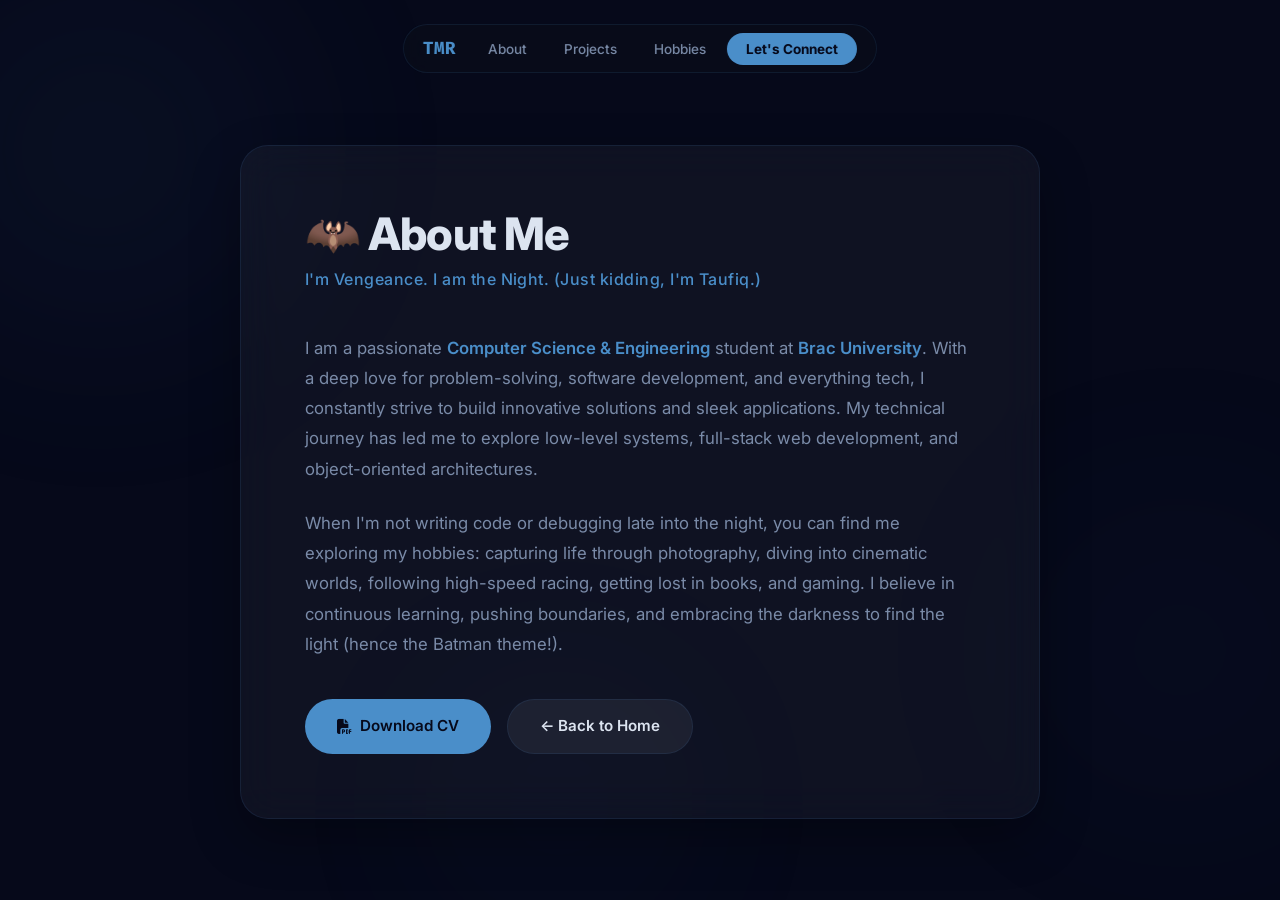
==== about.html @ 61320585 "Add files via upload" ====
<!DOCTYPE html>
<html lang="en">
<head>
    <meta charset="UTF-8">
    <meta name="viewport" content="width=device-width, initial-scale=1.0">
    <title>About | Taufiq Mustafizur Rahman</title>
    <link rel="preconnect" href="https://fonts.googleapis.com">
    <link rel="preconnect" href="https://fonts.gstatic.com" crossorigin>
    <link href="https://fonts.googleapis.com/css2?family=Fira+Code:wght@400;600;700&family=Inter:wght@300;400;500;600;700;800&display=swap" rel="stylesheet">
    <link rel="stylesheet" href="https://cdnjs.cloudflare.com/ajax/libs/font-awesome/6.4.0/css/all.min.css">
    <link rel="stylesheet" href="style.css">
    <style>
        .batman-bg {
            position: fixed; top: 0; left: 0; width: 100vw; height: 100vh;
            background-image: url('https://images.unsplash.com/photo-1509347528160-9a9e33742cdb?q=80&w=2070&auto=format&fit=crop');
            background-size: cover; background-position: center;
            opacity: 0.08; z-index: -2;
            filter: grayscale(100%) contrast(120%);
        }
        .about-page {
            min-height: 100vh; display: flex; align-items: center; justify-content: center;
            padding: 8rem 2rem 4rem; flex-direction: column; gap: 2rem;
        }
        .about-card {
            max-width: 800px; width: 100%; padding: 4rem; text-align: left;
            background: var(--bg-card);
            border: 1px solid var(--glass-border);
            border-radius: var(--radius-lg);
            backdrop-filter: blur(20px);
            -webkit-backdrop-filter: blur(20px);
            box-shadow: 0 20px 50px rgba(0, 0, 0, 0.3);
        }
        .about-card .title {
            font-size: 2.8rem; margin-bottom: 0.5rem; color: var(--text-primary);
            line-height: 1.1;
        }
        .about-card .subtitle {
            font-size: 1rem; color: var(--accent-cyan); margin-bottom: 2.5rem;
            font-weight: 500; letter-spacing: 0.03em;
        }
        .about-card .description {
            margin-bottom: 1.5rem; font-size: 1.05rem; line-height: 1.8;
            color: var(--text-secondary); max-width: 100%;
        }
        .about-highlight { color: var(--accent-cyan); font-weight: 600; }
        .btn-row { display: flex; gap: 1rem; margin-top: 2.5rem; flex-wrap: wrap; }
        
        @media (max-width: 768px) {
            .about-card { padding: 2.5rem 1.5rem; }
            .about-card .title { font-size: 2rem; }
        }
    </style>
</head>
<body>
    <div class="glow-blob glow-blob-1"></div>
    <div class="glow-blob glow-blob-2"></div>
    <div class="glow-blob glow-blob-3"></div>
    <div class="batman-bg"></div>

    <nav class="navbar">
        <div class="nav-container">
            <a href="index.html" class="logo">TMR</a>
            <ul class="nav-links">
                <li><a href="about.html">About</a></li>
                <li><a href="index.html#projects">Projects</a></li>
                <li><a href="index.html#hobbies">Hobbies</a></li>
                <li><a href="index.html#contact" class="btn-nav">Let's Connect</a></li>
            </ul>
            <div class="hamburger">
                <span></span>
                <span></span>
                <span></span>
            </div>
        </div>
    </nav>

    <div class="about-page">
        <div class="about-card">
            <h1 class="title">🦇 About Me</h1>
            <p class="subtitle">I'm Vengeance. I am the Night. (Just kidding, I'm Taufiq.)</p>

            <p class="description">
                I am a passionate <span class="about-highlight">Computer Science & Engineering</span> student at <span class="about-highlight">Brac University</span>. With a deep love for problem-solving, software development, and everything tech, I constantly strive to build innovative solutions and sleek applications. My technical journey has led me to explore low-level systems, full-stack web development, and object-oriented architectures.
            </p>

            <p class="description">
                When I'm not writing code or debugging late into the night, you can find me exploring my hobbies: capturing life through photography, diving into cinematic worlds, following high-speed racing, getting lost in books, and gaming. I believe in continuous learning, pushing boundaries, and embracing the darkness to find the light (hence the Batman theme!).
            </p>

            <div class="btn-row">
                <a href="CV.pdf" target="_blank" class="btn-primary glow-btn"><i class="fa-solid fa-file-pdf"></i> Download CV</a>
                <a href="index.html" class="btn-secondary">← Back to Home</a>
            </div>
        </div>
    </div>

    <script src="script.js"></script>
</body>
</html>
---- style.css ----
@font-face {
    font-family: 'Batman Forever';
    src: url('batman forever/batmfa__.ttf') format('truetype');
    font-weight: normal;
    font-style: normal;
}

:root {
    --bg-color: #06091a;
    --bg-card: rgba(255, 255, 255, 0.04);
    --bg-card-hover: rgba(255, 255, 255, 0.07);
    --text-primary: #dce4f0;
    --text-secondary: #7a8ba8;
    --text-muted: #4a5a78;
    --accent-cyan: #4a8ec9;
    --accent-purple: #3a6aa0;
    --accent-green: #5a9ad5;
    --accent-yellow: #6aafe0;
    --accent-pink: #3a6aa0;
    --glass-bg: rgba(60, 100, 160, 0.06);
    --glass-border: rgba(74, 142, 201, 0.12);
    --glass-border-hover: rgba(74, 142, 201, 0.25);
    --font-heading: 'Inter', sans-serif;
    --font-body: 'Inter', sans-serif;
    --font-mono: 'Fira Code', monospace;
    --radius-sm: 12px;
    --radius-md: 20px;
    --radius-lg: 28px;
    --radius-xl: 32px;
    --transition: all 0.35s cubic-bezier(0.4, 0, 0.2, 1);
}

* {
    margin: 0;
    padding: 0;
    box-sizing: border-box;
}

html {
    scroll-behavior: smooth;
}

body {
    font-family: var(--font-body);
    background-color: var(--bg-color);
    color: var(--text-primary);
    line-height: 1.6;
    overflow-x: hidden;
    position: relative;
}

/* ===== GOTHAM CITYSCAPE BACKGROUND ===== */
.gotham-bg {
    position: fixed;
    top: 0;
    left: 0;
    width: 100vw;
    height: 100vh;
    z-index: -3;
    pointer-events: none;
    overflow: hidden;
    background: linear-gradient(to bottom, #04061a 0%, #07102a 30%, #0b1535 70%, #0f1a40 100%);
}

.gotham-skyline {
    position: absolute;
    bottom: 0;
    left: 0;
    right: 0;
    height: 55%;
    background:
        /* Front row - darkest, tallest */
        linear-gradient(to bottom, #12141e 0%, #0e1018 100%) no-repeat 2% bottom / 4% 45%,
        linear-gradient(to bottom, #16182a 0%, #10121c 100%) no-repeat 7% bottom / 5% 62%,
        linear-gradient(to bottom, #131520 0%, #0f111a 100%) no-repeat 13% bottom / 3% 35%,
        linear-gradient(to bottom, #191b2e 0%, #12141e 100%) no-repeat 17% bottom / 6% 78%,
        linear-gradient(to bottom, #14162a 0%, #0e1018 100%) no-repeat 24% bottom / 4.5% 50%,
        linear-gradient(to bottom, #1a1c30 0%, #13152a 100%) no-repeat 29% bottom / 7% 85%,
        linear-gradient(to bottom, #12141e 0%, #0e1018 100%) no-repeat 37% bottom / 3.5% 40%,
        linear-gradient(to bottom, #17192c 0%, #11131e 100%) no-repeat 41% bottom / 5% 58%,
        linear-gradient(to bottom, #1c1e34 0%, #14162a 100%) no-repeat 47% bottom / 8% 92%,
        linear-gradient(to bottom, #13152a 0%, #0f111a 100%) no-repeat 56% bottom / 4% 48%,
        linear-gradient(to bottom, #18192e 0%, #12141e 100%) no-repeat 61% bottom / 6% 70%,
        linear-gradient(to bottom, #14162a 0%, #10121c 100%) no-repeat 68% bottom / 4% 52%,
        linear-gradient(to bottom, #1b1d32 0%, #13152a 100%) no-repeat 73% bottom / 7% 82%,
        linear-gradient(to bottom, #15172a 0%, #0f111a 100%) no-repeat 81% bottom / 5% 55%,
        linear-gradient(to bottom, #12141e 0%, #0e1018 100%) no-repeat 87% bottom / 3.5% 42%,
        linear-gradient(to bottom, #17192c 0%, #11131e 100%) no-repeat 91% bottom / 6% 65%,
        linear-gradient(to bottom, #14162a 0%, #0e1018 100%) no-repeat 97% bottom / 4% 50%;
    opacity: 1;
}

/* Building window lights */
.gotham-skyline::after {
    content: '';
    position: absolute;
    bottom: 0;
    left: 0;
    right: 0;
    height: 100%;
    background-image:
        radial-gradient(1px 1px at 8% 60%, rgba(120, 170, 230, 0.5) 50%, transparent 100%),
        radial-gradient(1px 1px at 18% 40%, rgba(120, 170, 230, 0.4) 50%, transparent 100%),
        radial-gradient(1px 1px at 19% 45%, rgba(120, 170, 230, 0.3) 50%, transparent 100%),
        radial-gradient(1px 1px at 30% 30%, rgba(120, 170, 230, 0.5) 50%, transparent 100%),
        radial-gradient(1px 1px at 31% 35%, rgba(120, 170, 230, 0.4) 50%, transparent 100%),
        radial-gradient(1px 1px at 48% 20%, rgba(120, 170, 230, 0.5) 50%, transparent 100%),
        radial-gradient(1px 1px at 49% 25%, rgba(120, 170, 230, 0.3) 50%, transparent 100%),
        radial-gradient(1px 1px at 49% 30%, rgba(120, 170, 230, 0.4) 50%, transparent 100%),
        radial-gradient(1px 1px at 62% 45%, rgba(120, 170, 230, 0.4) 50%, transparent 100%),
        radial-gradient(1px 1px at 74% 32%, rgba(120, 170, 230, 0.5) 50%, transparent 100%),
        radial-gradient(1px 1px at 75% 38%, rgba(120, 170, 230, 0.3) 50%, transparent 100%),
        radial-gradient(1px 1px at 92% 50%, rgba(120, 170, 230, 0.4) 50%, transparent 100%);
}

.gotham-fog {
    position: absolute;
    bottom: 0;
    left: 0;
    right: 0;
    height: 100%;
    background:
        radial-gradient(ellipse 120% 30% at 50% 100%, rgba(8, 6, 18, 0.9) 0%, transparent 60%),
        radial-gradient(ellipse 80% 40% at 20% 90%, rgba(74, 100, 180, 0.04) 0%, transparent 50%),
        radial-gradient(ellipse 80% 40% at 80% 85%, rgba(80, 60, 140, 0.03) 0%, transparent 50%);
    pointer-events: none;
}

/* ===== ANIMATED CLOUDS ===== */
.gotham-cloud {
    position: absolute;
    border-radius: 50%;
    background: radial-gradient(ellipse, rgba(50, 55, 90, 0.8) 0%, rgba(35, 40, 70, 0.4) 40%, transparent 70%);
    pointer-events: none;
}

.cloud-1 {
    width: 500px; height: 130px;
    top: 5%; left: -15%;
    animation: driftCloud 35s linear infinite;
}

.cloud-2 {
    width: 650px; height: 150px;
    top: 12%; left: -25%;
    opacity: 0.85;
    animation: driftCloud 50s 3s linear infinite;
}

.cloud-3 {
    width: 450px; height: 110px;
    top: 22%; left: -15%;
    opacity: 0.7;
    animation: driftCloud 40s 10s linear infinite;
}

.cloud-4 {
    width: 600px; height: 140px;
    top: 8%; left: -30%;
    opacity: 0.6;
    animation: driftCloud 55s 18s linear infinite;
}

.cloud-5 {
    width: 400px; height: 100px;
    top: 28%; left: -12%;
    opacity: 0.55;
    animation: driftCloud 42s 7s linear infinite;
}

@keyframes driftCloud {
    0%   { transform: translateX(0); }
    100% { transform: translateX(calc(100vw + 700px)); }
}

/* ===== SWEEPING SPOTLIGHTS ===== */
.spotlight {
    position: absolute;
    bottom: 0;
    width: 300px;
    height: 110%;
    pointer-events: none;
    background: linear-gradient(
        to top,
        rgba(140, 175, 240, 0.12) 0%,
        rgba(140, 175, 240, 0.05) 30%,
        rgba(140, 175, 240, 0.015) 60%,
        transparent 90%
    );
    /* Cone shape: narrow point at bottom center, wide spread at top */
    clip-path: polygon(50% 100%, 0% 0%, 100% 0%);
}

/* Spotlight 1 — pivots from bottom-left area */
.spotlight-1 {
    left: 15%;
    transform-origin: bottom center;
    animation: sweepBeam1 7s ease-in-out infinite;
}

/* Spotlight 2 — pivots from bottom-right area */
.spotlight-2 {
    right: 15%;
    transform-origin: bottom center;
    animation: sweepBeam2 9s 3s ease-in-out infinite;
    opacity: 0.8;
}

@keyframes sweepBeam1 {
    0%   { transform: rotate(-35deg); opacity: 0.3; }
    25%  { transform: rotate(-10deg); opacity: 0.8; }
    50%  { transform: rotate(20deg);  opacity: 0.6; }
    75%  { transform: rotate(-5deg);  opacity: 0.9; }
    100% { transform: rotate(-35deg); opacity: 0.3; }
}

@keyframes sweepBeam2 {
    0%   { transform: rotate(30deg);  opacity: 0.2; }
    30%  { transform: rotate(5deg);   opacity: 0.7; }
    60%  { transform: rotate(-25deg); opacity: 0.5; }
    80%  { transform: rotate(10deg);  opacity: 0.8; }
    100% { transform: rotate(30deg);  opacity: 0.2; }
}

/* ===== BAT SIGNAL at top ===== */
.bat-signal {
    position: absolute;
    top: 12%; left: 50%;
    transform: translateX(-50%);
    display: flex; align-items: center; justify-content: center;
    animation: batSignalPulse 4s ease-in-out infinite;
}

.bat-signal img {
    width: 250px; height: auto;
    filter: invert(1) sepia(1) saturate(3) hue-rotate(190deg) brightness(2)
           drop-shadow(0 0 15px rgba(150, 200, 255, 0.9))
           drop-shadow(0 0 35px rgba(130, 180, 255, 0.5))
           drop-shadow(0 0 70px rgba(110, 160, 240, 0.25));
    opacity: 0.85;
}

@keyframes batSignalPulse {
    0%, 100% { opacity: 0.7; transform: translateX(-50%) scale(1); }
    50%      { opacity: 1;   transform: translateX(-50%) scale(1.04); }
}

/* ===== ANIMATED BATS ===== */
.bat-container {
    position: fixed;
    top: 0;
    left: 0;
    width: 100vw;
    height: 100vh;
    z-index: -1;
    pointer-events: none;
    overflow: hidden;
}

.bat {
    position: absolute;
    font-size: 1rem;
    opacity: 0;
    animation-timing-function: linear;
    animation-iteration-count: infinite;
    filter: drop-shadow(0 0 3px rgba(0, 0, 0, 0.5));
}

.bat svg {
    fill: rgba(10, 18, 40, 0.95);
    width: 1em;
    height: 1em;
}

.bat-1 {
    animation: flyBat1 12s 0s infinite;
    font-size: 2.8rem;
}

.bat-2 {
    animation: flyBat2 15s 2s infinite;
    font-size: 2rem;
}

.bat-3 {
    animation: flyBat3 10s 4s infinite;
    font-size: 2.4rem;
}

.bat-4 {
    animation: flyBat4 18s 1s infinite;
    font-size: 1.6rem;
}

.bat-5 {
    animation: flyBat5 14s 6s infinite;
    font-size: 2.6rem;
}

.bat-6 {
    animation: flyBat6 11s 3s infinite;
    font-size: 1.8rem;
}

.bat-7 {
    animation: flyBat7 16s 5s infinite;
    font-size: 2.2rem;
}

.bat-8 {
    animation: flyBat8 13s 7s infinite;
    font-size: 1.4rem;
}

@keyframes flyBat1 {
    0% {
        left: -5%;
        top: 25%;
        opacity: 0;
        transform: scaleX(1);
    }

    5% {
        opacity: 0.6;
    }

    50% {
        top: 15%;
    }

    95% {
        opacity: 0.6;
    }

    100% {
        left: 105%;
        top: 20%;
        opacity: 0;
        transform: scaleX(1);
    }
}

@keyframes flyBat2 {
    0% {
        right: -5%;
        top: 35%;
        opacity: 0;
        transform: scaleX(-1);
        left: auto;
    }

    5% {
        opacity: 0.5;
    }

    50% {
        top: 28%;
    }

    95% {
        opacity: 0.5;
    }

    100% {
        right: 105%;
        top: 32%;
        opacity: 0;
        transform: scaleX(-1);
        left: auto;
    }
}

@keyframes flyBat3 {
    0% {
        left: -5%;
        top: 10%;
        opacity: 0;
        transform: scaleX(1) rotate(-5deg);
    }

    5% {
        opacity: 0.7;
    }

    30% {
        top: 18%;
    }

    70% {
        top: 8%;
    }

    95% {
        opacity: 0.7;
    }

    100% {
        left: 105%;
        top: 14%;
        opacity: 0;
        transform: scaleX(1) rotate(5deg);
    }
}

@keyframes flyBat4 {
    0% {
        left: 20%;
        top: -5%;
        opacity: 0;
    }

    5% {
        opacity: 0.4;
    }

    50% {
        left: 70%;
        top: 30%;
    }

    95% {
        opacity: 0.4;
    }

    100% {
        left: 110%;
        top: 50%;
        opacity: 0;
    }
}

@keyframes flyBat5 {
    0% {
        right: -5%;
        top: 45%;
        opacity: 0;
        transform: scaleX(-1);
        left: auto;
    }

    5% {
        opacity: 0.5;
    }

    40% {
        top: 35%;
    }

    80% {
        top: 42%;
    }

    95% {
        opacity: 0.5;
    }

    100% {
        right: 105%;
        top: 38%;
        opacity: 0;
        transform: scaleX(-1);
        left: auto;
    }
}

@keyframes flyBat6 {
    0% {
        left: -5%;
        top: 55%;
        opacity: 0;
    }

    5% {
        opacity: 0.4;
    }

    50% {
        top: 48%;
    }

    95% {
        opacity: 0.4;
    }

    100% {
        left: 105%;
        top: 52%;
        opacity: 0;
    }
}

@keyframes flyBat7 {
    0% {
        left: 80%;
        top: -5%;
        opacity: 0;
    }

    5% {
        opacity: 0.35;
    }

    50% {
        left: 30%;
        top: 25%;
    }

    95% {
        opacity: 0.35;
    }

    100% {
        left: -10%;
        top: 45%;
        opacity: 0;
    }
}

@keyframes flyBat8 {
    0% {
        left: -5%;
        top: 60%;
        opacity: 0;
        transform: rotate(-8deg);
    }

    5% {
        opacity: 0.3;
    }

    50% {
        top: 50%;
    }

    95% {
        opacity: 0.3;
    }

    100% {
        left: 105%;
        top: 55%;
        opacity: 0;
        transform: rotate(5deg);
    }
}

/* Wing flap animation */
.bat svg {
    animation: wingFlap 0.3s ease-in-out infinite alternate;
}

@keyframes wingFlap {
    0% {
        transform: scaleY(1);
    }

    100% {
        transform: scaleY(0.6);
    }
}

/* ===== CLICK BAT SWARM ===== */
.bat-swarm-container {
    position: fixed;
    top: 0;
    left: 0;
    width: 100vw;
    height: 100vh;
    z-index: 9999;
    pointer-events: none;
    overflow: hidden;
}

.swarm-bat {
    position: absolute;
    opacity: 0;
    pointer-events: none;
}

.swarm-bat svg {
    fill: rgba(8, 12, 30, 0.95);
    width: 1em;
    height: 1em;
    animation: wingFlap 0.15s ease-in-out infinite alternate;
}

/* ===== AMBIENT GLOW BLOBS ===== */
.glow-blob {
    position: fixed;
    border-radius: 50%;
    filter: blur(120px);
    opacity: 0.18;
    z-index: -1;
    pointer-events: none;
}

.glow-blob-1 {
    width: 500px;
    height: 500px;
    background: radial-gradient(circle, rgba(74, 142, 201, 0.6), transparent 70%);
    top: -100px;
    left: -150px;
}

.glow-blob-2 {
    width: 400px;
    height: 400px;
    background: radial-gradient(circle, rgba(58, 106, 160, 0.5), transparent 70%);
    top: 50%;
    right: -100px;
}

.glow-blob-3 {
    width: 350px;
    height: 350px;
    background: radial-gradient(circle, rgba(90, 154, 213, 0.4), transparent 70%);
    bottom: -80px;
    left: 30%;
}

/* ===== TYPOGRAPHY ===== */
h1,
h2,
h3 {
    font-family: var(--font-heading);
    font-weight: 800;
    letter-spacing: -0.02em;
}

.neon-green {
    color: var(--accent-green);
}

/* ===== GLASSMORPHISM UTILITY ===== */
.glassmorphism {
    background: var(--glass-bg);
    backdrop-filter: blur(20px);
    -webkit-backdrop-filter: blur(20px);
    border: 1px solid var(--glass-border);
    border-radius: var(--radius-lg);
}

/* ===== NAVIGATION ===== */
.navbar {
    position: fixed;
    top: 1.5rem;
    left: 50%;
    transform: translateX(-50%);
    z-index: 1000;
    padding: 0.6rem 1.2rem;
    background: rgba(10, 14, 26, 0.6);
    backdrop-filter: blur(20px);
    -webkit-backdrop-filter: blur(20px);
    border: 1px solid var(--glass-border);
    border-radius: 100px;
    transition: var(--transition);
    width: auto;
    max-width: 620px;
}

.nav-container {
    display: flex;
    justify-content: space-between;
    align-items: center;
    gap: 1rem;
}

.logo {
    font-family: var(--font-mono);
    font-size: 1.1rem;
    font-weight: 700;
    color: var(--accent-cyan);
    text-decoration: none;
    display: flex;
    align-items: center;
    gap: 0.4rem;
    white-space: nowrap;
}

.logo-text {
    color: var(--text-primary);
    font-weight: 600;
}

.nav-links {
    display: flex;
    list-style: none;
    gap: 0.3rem;
    align-items: center;
}

.nav-links a {
    color: var(--text-secondary);
    text-decoration: none;
    font-size: 0.85rem;
    font-weight: 500;
    transition: var(--transition);
    padding: 0.5rem 1rem;
    border-radius: 100px;
    position: relative;
}

.nav-links a:hover {
    color: var(--text-primary);
    background: rgba(255, 255, 255, 0.06);
}

.nav-links a:not(.btn-nav)::after {
    display: none;
}

.btn-nav {
    background: var(--accent-cyan) !important;
    color: var(--bg-color) !important;
    font-weight: 700 !important;
    padding: 0.5rem 1.2rem !important;
}

.btn-nav:hover {
    background: #3a7ab8 !important;
    box-shadow: 0 0 20px rgba(74, 142, 201, 0.3);
}

.hamburger {
    display: none;
    flex-direction: column;
    gap: 5px;
    cursor: pointer;
}

.hamburger span {
    width: 22px;
    height: 2px;
    background-color: var(--text-primary);
    transition: var(--transition);
    border-radius: 2px;
}

/* ===== BUTTONS ===== */
.btn-primary,
.btn-secondary {
    display: inline-flex;
    align-items: center;
    gap: 0.5rem;
    padding: 0.9rem 2rem;
    border-radius: 100px;
    text-decoration: none;
    font-family: var(--font-body);
    font-size: 0.95rem;
    font-weight: 600;
    transition: var(--transition);
    cursor: pointer;
    border: none;
}

.btn-primary {
    background: var(--accent-cyan);
    color: var(--bg-color);
}

.btn-primary:hover {
    background: #3a7ab8;
    box-shadow: 0 0 30px rgba(74, 142, 201, 0.3);
    transform: translateY(-2px);
}

.btn-secondary {
    background: rgba(255, 255, 255, 0.06);
    color: var(--text-primary);
    border: 1px solid var(--glass-border);
}

.btn-secondary:hover {
    background: rgba(255, 255, 255, 0.1);
    border-color: var(--glass-border-hover);
    transform: translateY(-2px);
}

.glow-btn {
    position: relative;
}

/* ===== MAIN LAYOUT ===== */
main {
    max-width: 1200px;
    margin: 0 auto;
    padding: 0 2rem;
}

.section {
    padding: 5rem 0;
}

.section-title {
    font-family: var(--font-heading);
    font-size: 2.5rem;
    font-weight: 800;
    color: var(--text-primary);
    margin-bottom: 3rem;
    position: relative;
    display: inline-flex;
    align-items: center;
    gap: 0.75rem;
}

.section-title::before {
    content: '';
    display: inline-block;
    width: 12px;
    height: 12px;
    background: var(--accent-cyan);
    border-radius: 50%;
    flex-shrink: 0;
}

.section-title::after {
    display: none;
}

/* ===== HERO SECTION ===== */
.hero {
    min-height: 100vh;
    display: flex;
    align-items: center;
    padding-top: 6rem;
}

.hero-content {
    display: flex;
    align-items: center;
    gap: 4rem;
    width: 100%;
}

.hero-image-container {
    flex: 1;
    display: flex;
    justify-content: center;
    position: relative;
}

.image-placeholder {
    width: 320px;
    height: 440px;
    border-radius: var(--radius-xl);
    position: relative;
    padding: 4px;
    background: linear-gradient(135deg, #0c1a3a, #4a8ec9, #2a4a7a, #0c1a3a);
    overflow: hidden;
    box-shadow: 0 0 30px rgba(74, 142, 201, 0.2), inset 0 0 20px rgba(0,0,0,0.3);
}

.glow-effect {
    position: absolute;
    inset: 0;
    border-radius: var(--radius-xl);
    box-shadow: 0 0 40px rgba(74, 142, 201, 0.15), 0 0 80px rgba(58, 106, 160, 0.08);
    pointer-events: none;
}

#profile-pic {
    width: 100%;
    height: 100%;
    border-radius: calc(var(--radius-xl) - 4px);
    object-fit: cover;
    object-position: center top;
    background-color: var(--bg-color);
}

.hero-text {
    flex: 1.3;
}

.greeting-name {
    font-family: 'Batman Forever', var(--font-heading), sans-serif;
    font-size: 4.8rem;
    line-height: 1.05;
    color: var(--text-primary);
    margin-bottom: 0.8rem;
    letter-spacing: 0.05em;
    text-shadow: none;
}

.hero-text .neon-green {
    font-family: var(--font-body);
    font-size: 1.1rem;
    font-weight: 500;
    color: var(--accent-cyan);
    letter-spacing: 0.05em;
    text-transform: uppercase;
}

.title {
    font-size: 3.5rem;
    line-height: 1.1;
    margin-bottom: 1.5rem;
}

.greeting {
    font-size: 1rem;
    color: var(--accent-green);
    margin-bottom: 1rem;
}

.description {
    font-size: 1.1rem;
    color: var(--text-secondary);
    margin-bottom: 2rem;
    max-width: 500px;
}

.cursor {
    display: inline-block;
    width: 10px;
    background-color: var(--accent-cyan);
    animation: blink 1s step-end infinite;
}

@keyframes blink {

    0%,
    100% {
        opacity: 1;
    }

    50% {
        opacity: 0;
    }
}

.hero-buttons {
    display: flex;
    gap: 1rem;
    margin-top: 0.5rem;
}

/* ===== PROJECTS (BENTO GRID) ===== */
.projects-grid {
    display: grid;
    grid-template-columns: repeat(auto-fill, minmax(320px, 1fr));
    gap: 1.5rem;
}

.card {
    padding: 2.5rem;
    transition: var(--transition);
    display: flex;
    flex-direction: column;
    border-radius: var(--radius-lg);
    background: var(--bg-card);
    border: 1px solid var(--glass-border);
    backdrop-filter: blur(16px);
    -webkit-backdrop-filter: blur(16px);
    position: relative;
    overflow: hidden;
}

.card::before {
    content: '';
    position: absolute;
    top: 0;
    left: 0;
    right: 0;
    height: 3px;
    background: linear-gradient(90deg, #4a8ec9, #2a4a7a);
    opacity: 0;
    transition: var(--transition);
}

.card:hover {
    transform: translateY(-6px);
    background: var(--bg-card-hover);
    border-color: var(--glass-border-hover);
    box-shadow: 0 20px 40px rgba(0, 0, 0, 0.3);
}

.card:hover::before {
    opacity: 1;
}

.card-icon {
    font-family: var(--font-mono);
    font-size: 2rem;
    color: var(--accent-green);
    margin-bottom: 1rem;
}

.card h3 {
    font-size: 1.4rem;
    font-weight: 700;
    margin-bottom: 0.8rem;
    color: var(--text-primary);
}

.card p {
    color: var(--text-secondary);
    margin-bottom: 1.5rem;
    flex-grow: 1;
    font-size: 0.95rem;
    line-height: 1.7;
}

.tags {
    display: flex;
    gap: 0.5rem;
    margin-bottom: 1.5rem;
    flex-wrap: wrap;
}

.tags span {
    font-family: var(--font-mono);
    font-size: 0.75rem;
    padding: 0.3rem 0.9rem;
    background: rgba(34, 211, 238, 0.1);
    color: var(--accent-cyan);
    border-radius: 100px;
    border: 1px solid rgba(34, 211, 238, 0.15);
}

.card-link {
    color: var(--text-primary);
    text-decoration: none;
    font-family: var(--font-body);
    font-size: 0.9rem;
    font-weight: 600;
    transition: var(--transition);
    align-self: flex-start;
    display: inline-flex;
    align-items: center;
    gap: 0.4rem;
}

.card-link:hover {
    color: var(--accent-cyan);
}

/* ===== HOBBIES SECTION ===== */
.hobbies-grid {
    display: grid;
    grid-template-columns: repeat(auto-fill, minmax(180px, 1fr));
    gap: 1.5rem;
}

.hobby-card {
    background: var(--bg-card);
    border: 1px solid var(--glass-border);
    border-radius: var(--radius-md);
    padding: 2rem 1.5rem;
    text-align: center;
    transition: var(--transition);
    text-decoration: none;
    display: block;
    backdrop-filter: blur(16px);
    -webkit-backdrop-filter: blur(16px);
    position: relative;
    overflow: hidden;
}

.hobby-card::after {
    content: '→';
    position: absolute;
    top: 1rem;
    right: 1rem;
    font-size: 1rem;
    color: var(--text-muted);
    opacity: 0;
    transform: translateX(-5px);
    transition: var(--transition);
}

.hobby-card:hover::after {
    opacity: 1;
    transform: translateX(0);
}

.hobby-card:hover {
    background: var(--bg-card-hover);
    border-color: var(--glass-border-hover);
    transform: translateY(-5px);
    box-shadow: 0 15px 30px rgba(0, 0, 0, 0.2);
}

.hobby-icon {
    font-size: 2.8rem;
    margin-bottom: 1rem;
}

.hobby-card h3 {
    font-size: 1.1rem;
    font-weight: 700;
    margin-bottom: 0.4rem;
    color: var(--text-primary);
}

.hobby-card p {
    font-size: 0.85rem;
    color: var(--text-secondary);
    line-height: 1.5;
}

/* ===== CONTACT SECTION ===== */
.contact-container {
    display: flex;
    gap: 3rem;
    padding: 3rem;
    border-radius: var(--radius-lg);
    background: var(--bg-card);
    border: 1px solid var(--glass-border);
    backdrop-filter: blur(16px);
    -webkit-backdrop-filter: blur(16px);
}

.contact-info {
    flex: 1;
}

.contact-info p {
    color: var(--text-secondary);
    margin-bottom: 2rem;
    line-height: 1.7;
}

.social-links {
    display: flex;
    gap: 0.8rem;
    flex-wrap: wrap;
}

.social-icon {
    display: inline-flex;
    align-items: center;
    gap: 0.5rem;
    padding: 0.7rem 1.3rem;
    border: 1px solid var(--glass-border);
    border-radius: 100px;
    color: var(--text-secondary);
    text-decoration: none;
    font-family: var(--font-body);
    font-size: 0.85rem;
    font-weight: 500;
    transition: var(--transition);
}

.social-icon i {
    font-size: 1rem;
}

.social-icon:hover {
    border-color: var(--accent-cyan);
    color: var(--accent-cyan);
    background: rgba(34, 211, 238, 0.06);
    box-shadow: 0 0 15px rgba(34, 211, 238, 0.1);
    transform: translateY(-2px);
}

.contact-form {
    flex: 1;
    display: flex;
    flex-direction: column;
    gap: 1.2rem;
}

.form-group input,
.form-group textarea {
    width: 100%;
    padding: 1rem 1.2rem;
    background: rgba(255, 255, 255, 0.04);
    border: 1px solid var(--glass-border);
    border-radius: var(--radius-sm);
    color: var(--text-primary);
    font-family: var(--font-body);
    font-size: 0.95rem;
    transition: var(--transition);
}

.form-group input::placeholder,
.form-group textarea::placeholder {
    color: var(--text-muted);
}

.form-group input:focus,
.form-group textarea:focus {
    outline: none;
    border-color: var(--accent-cyan);
    background: rgba(34, 211, 238, 0.03);
    box-shadow: 0 0 15px rgba(34, 211, 238, 0.08);
}

/* ===== FOOTER ===== */
footer {
    text-align: center;
    padding: 3rem 2rem;
    border-top: 1px solid var(--glass-border);
    margin-top: 4rem;
    font-family: var(--font-body);
    font-size: 0.9rem;
    color: var(--text-muted);
}

/* ===== MOBILE RESPONSIVENESS ===== */
@media (max-width: 900px) {
    .hero-content {
        flex-direction: column;
        text-align: center;
        gap: 2.5rem;
    }

    .hero-text {
        display: flex;
        flex-direction: column;
        align-items: center;
    }

    .greeting-name {
        font-size: 3rem;
    }

    .description {
        text-align: center;
    }

    .title {
        font-size: 2.5rem;
    }

    .contact-container {
        flex-direction: column;
        padding: 2rem;
    }

    .image-placeholder {
        width: 260px;
        height: 260px;
    }

    .section-title {
        font-size: 2rem;
    }
}

@media (max-width: 768px) {
    .navbar {
        left: 1rem;
        right: 1rem;
        transform: none;
        max-width: none;
        width: auto;
    }

    .hamburger {
        display: flex;
        z-index: 1001;
    }

    .nav-links {
        position: fixed;
        top: 0;
        right: -100%;
        width: 70%;
        height: 100vh;
        background: rgba(10, 14, 26, 0.95);
        backdrop-filter: blur(25px);
        -webkit-backdrop-filter: blur(25px);
        flex-direction: column;
        justify-content: center;
        transition: right 0.4s cubic-bezier(0.4, 0, 0.2, 1);
        border-left: 1px solid var(--glass-border);
        border-radius: 0;
        gap: 0;
    }

    .nav-links.active {
        right: 0;
    }

    .nav-links li {
        margin: 0.8rem 0;
    }

    .nav-links a {
        font-size: 1.1rem;
        padding: 0.8rem 2rem;
    }

    .hamburger.active span:nth-child(1) {
        transform: translateY(7px) rotate(45deg);
    }

    .hamburger.active span:nth-child(2) {
        opacity: 0;
    }

    .hamburger.active span:nth-child(3) {
        transform: translateY(-7px) rotate(-45deg);
    }

    .hero-buttons {
        flex-direction: column;
        width: 100%;
        align-items: center;
    }

    .btn-primary,
    .btn-secondary {
        width: 100%;
        justify-content: center;
        max-width: 280px;
    }

    .projects-grid {
        grid-template-columns: 1fr;
    }

    .hobbies-grid {
        grid-template-columns: repeat(2, 1fr);
    }

    .greeting-name {
        font-size: 2.4rem;
    }
}

@media (max-width: 480px) {
    main {
        padding: 0 1rem;
    }

    .hobbies-grid {
        grid-template-columns: repeat(2, 1fr);
        gap: 1rem;
    }

    .hobby-card {
        padding: 1.5rem 1rem;
    }

    .card {
        padding: 2rem 1.5rem;
    }

    .greeting-name {
        font-size: 2rem;
    }
}
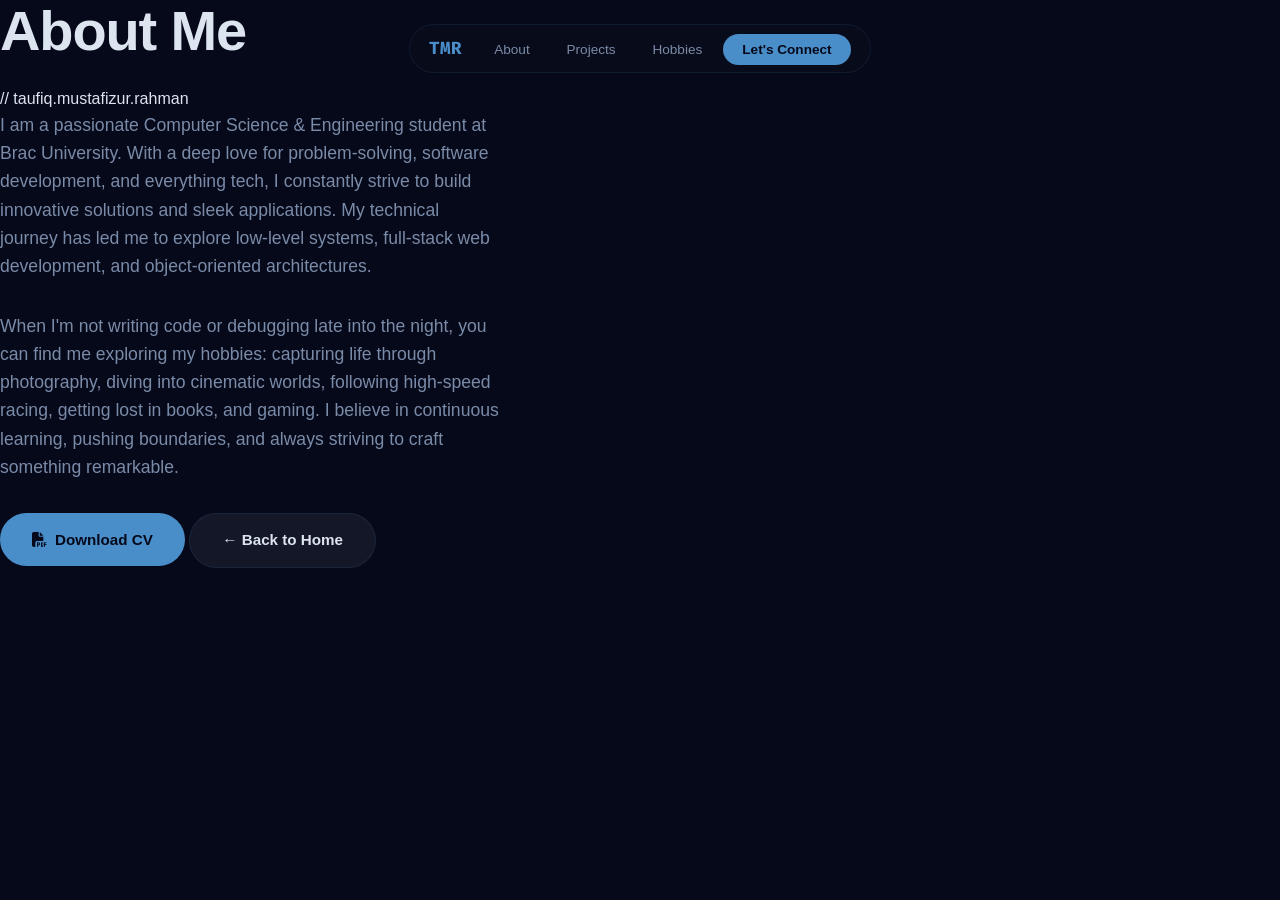
==== commit acb2c315: "Update about.html" ====
--- a/about.html
+++ b/about.html
@@ -4,67 +4,33 @@
     <meta charset="UTF-8">
     <meta name="viewport" content="width=device-width, initial-scale=1.0">
     <title>About | Taufiq Mustafizur Rahman</title>
+    <meta name="description" content="About Taufiq Mustafizur Rahman — CSE student at Brac University, developer and creator.">
     <link rel="preconnect" href="https://fonts.googleapis.com">
     <link rel="preconnect" href="https://fonts.gstatic.com" crossorigin>
-    <link href="https://fonts.googleapis.com/css2?family=Fira+Code:wght@400;600;700&family=Inter:wght@300;400;500;600;700;800&display=swap" rel="stylesheet">
+    <link href="https://fonts.googleapis.com/css2?family=Plus+Jakarta+Sans:wght@300;400;500;600;700;800&family=Fira+Code:wght@400;500;600&display=swap" rel="stylesheet">
     <link rel="stylesheet" href="https://cdnjs.cloudflare.com/ajax/libs/font-awesome/6.4.0/css/all.min.css">
     <link rel="stylesheet" href="style.css">
-    <style>
-        .batman-bg {
-            position: fixed; top: 0; left: 0; width: 100vw; height: 100vh;
-            background-image: url('https://images.unsplash.com/photo-1509347528160-9a9e33742cdb?q=80&w=2070&auto=format&fit=crop');
-            background-size: cover; background-position: center;
-            opacity: 0.08; z-index: -2;
-            filter: grayscale(100%) contrast(120%);
-        }
-        .about-page {
-            min-height: 100vh; display: flex; align-items: center; justify-content: center;
-            padding: 8rem 2rem 4rem; flex-direction: column; gap: 2rem;
-        }
-        .about-card {
-            max-width: 800px; width: 100%; padding: 4rem; text-align: left;
-            background: var(--bg-card);
-            border: 1px solid var(--glass-border);
-            border-radius: var(--radius-lg);
-            backdrop-filter: blur(20px);
-            -webkit-backdrop-filter: blur(20px);
-            box-shadow: 0 20px 50px rgba(0, 0, 0, 0.3);
-        }
-        .about-card .title {
-            font-size: 2.8rem; margin-bottom: 0.5rem; color: var(--text-primary);
-            line-height: 1.1;
-        }
-        .about-card .subtitle {
-            font-size: 1rem; color: var(--accent-cyan); margin-bottom: 2.5rem;
-            font-weight: 500; letter-spacing: 0.03em;
-        }
-        .about-card .description {
-            margin-bottom: 1.5rem; font-size: 1.05rem; line-height: 1.8;
-            color: var(--text-secondary); max-width: 100%;
-        }
-        .about-highlight { color: var(--accent-cyan); font-weight: 600; }
-        .btn-row { display: flex; gap: 1rem; margin-top: 2.5rem; flex-wrap: wrap; }
-        
-        @media (max-width: 768px) {
-            .about-card { padding: 2.5rem 1.5rem; }
-            .about-card .title { font-size: 2rem; }
-        }
-    </style>
 </head>
 <body>
-    <div class="glow-blob glow-blob-1"></div>
-    <div class="glow-blob glow-blob-2"></div>
-    <div class="glow-blob glow-blob-3"></div>
-    <div class="batman-bg"></div>
+    <!-- Animated Background -->
+    <div class="portfolio-bg">
+        <div class="orb orb-1"></div>
+        <div class="orb orb-2"></div>
+        <div class="orb orb-3"></div>
+        <div class="orb orb-4"></div>
+    </div>
+
+    <div class="particles-container" id="particles"></div>
+    <div class="cursor-glow" id="cursorGlow"></div>
 
     <nav class="navbar">
         <div class="nav-container">
             <a href="index.html" class="logo">TMR</a>
             <ul class="nav-links">
                 <li><a href="about.html">About</a></li>
-                <li><a href="index.html#projects">Projects</a></li>
-                <li><a href="index.html#hobbies">Hobbies</a></li>
-                <li><a href="index.html#contact" class="btn-nav">Let's Connect</a></li>
+                <li><a href="projects.html">Projects</a></li>
+                <li><a href="hobbies.html">Hobbies</a></li>
+                <li><a href="connect.html" class="btn-nav">Let's Connect</a></li>
             </ul>
             <div class="hamburger">
                 <span></span>
@@ -76,15 +42,15 @@
 
     <div class="about-page">
         <div class="about-card">
-            <h1 class="title">🦇 About Me</h1>
-            <p class="subtitle">I'm Vengeance. I am the Night. (Just kidding, I'm Taufiq.)</p>
+            <h1 class="title">About Me</h1>
+            <p class="subtitle">// taufiq.mustafizur.rahman</p>
 
             <p class="description">
                 I am a passionate <span class="about-highlight">Computer Science & Engineering</span> student at <span class="about-highlight">Brac University</span>. With a deep love for problem-solving, software development, and everything tech, I constantly strive to build innovative solutions and sleek applications. My technical journey has led me to explore low-level systems, full-stack web development, and object-oriented architectures.
             </p>
 
             <p class="description">
-                When I'm not writing code or debugging late into the night, you can find me exploring my hobbies: capturing life through photography, diving into cinematic worlds, following high-speed racing, getting lost in books, and gaming. I believe in continuous learning, pushing boundaries, and embracing the darkness to find the light (hence the Batman theme!).
+                When I'm not writing code or debugging late into the night, you can find me exploring my hobbies: capturing life through photography, diving into cinematic worlds, following high-speed racing, getting lost in books, and gaming. I believe in continuous learning, pushing boundaries, and always striving to craft something remarkable.
             </p>
 
             <div class="btn-row">
--- a/style.css
+++ b/style.css
@@ -135,42 +135,57 @@
 }
 
 .cloud-1 {
-    width: 500px; height: 130px;
-    top: 5%; left: -15%;
+    width: 500px;
+    height: 130px;
+    top: 5%;
+    left: -15%;
     animation: driftCloud 35s linear infinite;
 }
 
 .cloud-2 {
-    width: 650px; height: 150px;
-    top: 12%; left: -25%;
+    width: 650px;
+    height: 150px;
+    top: 12%;
+    left: -25%;
     opacity: 0.85;
     animation: driftCloud 50s 3s linear infinite;
 }
 
 .cloud-3 {
-    width: 450px; height: 110px;
-    top: 22%; left: -15%;
+    width: 450px;
+    height: 110px;
+    top: 22%;
+    left: -15%;
     opacity: 0.7;
     animation: driftCloud 40s 10s linear infinite;
 }
 
 .cloud-4 {
-    width: 600px; height: 140px;
-    top: 8%; left: -30%;
+    width: 600px;
+    height: 140px;
+    top: 8%;
+    left: -30%;
     opacity: 0.6;
     animation: driftCloud 55s 18s linear infinite;
 }
 
 .cloud-5 {
-    width: 400px; height: 100px;
-    top: 28%; left: -12%;
+    width: 400px;
+    height: 100px;
+    top: 28%;
+    left: -12%;
     opacity: 0.55;
     animation: driftCloud 42s 7s linear infinite;
 }
 
 @keyframes driftCloud {
-    0%   { transform: translateX(0); }
-    100% { transform: translateX(calc(100vw + 700px)); }
+    0% {
+        transform: translateX(0);
+    }
+
+    100% {
+        transform: translateX(calc(100vw + 700px));
+    }
 }
 
 /* ===== SWEEPING SPOTLIGHTS ===== */
@@ -180,13 +195,11 @@
     width: 300px;
     height: 110%;
     pointer-events: none;
-    background: linear-gradient(
-        to top,
-        rgba(140, 175, 240, 0.12) 0%,
-        rgba(140, 175, 240, 0.05) 30%,
-        rgba(140, 175, 240, 0.015) 60%,
-        transparent 90%
-    );
+    background: linear-gradient(to top,
+            rgba(140, 175, 240, 0.12) 0%,
+            rgba(140, 175, 240, 0.05) 30%,
+            rgba(140, 175, 240, 0.015) 60%,
+            transparent 90%);
     /* Cone shape: narrow point at bottom center, wide spread at top */
     clip-path: polygon(50% 100%, 0% 0%, 100% 0%);
 }
@@ -207,42 +220,90 @@
 }
 
 @keyframes sweepBeam1 {
-    0%   { transform: rotate(-35deg); opacity: 0.3; }
-    25%  { transform: rotate(-10deg); opacity: 0.8; }
-    50%  { transform: rotate(20deg);  opacity: 0.6; }
-    75%  { transform: rotate(-5deg);  opacity: 0.9; }
-    100% { transform: rotate(-35deg); opacity: 0.3; }
+    0% {
+        transform: rotate(-35deg);
+        opacity: 0.3;
+    }
+
+    25% {
+        transform: rotate(-10deg);
+        opacity: 0.8;
+    }
+
+    50% {
+        transform: rotate(20deg);
+        opacity: 0.6;
+    }
+
+    75% {
+        transform: rotate(-5deg);
+        opacity: 0.9;
+    }
+
+    100% {
+        transform: rotate(-35deg);
+        opacity: 0.3;
+    }
 }
 
 @keyframes sweepBeam2 {
-    0%   { transform: rotate(30deg);  opacity: 0.2; }
-    30%  { transform: rotate(5deg);   opacity: 0.7; }
-    60%  { transform: rotate(-25deg); opacity: 0.5; }
-    80%  { transform: rotate(10deg);  opacity: 0.8; }
-    100% { transform: rotate(30deg);  opacity: 0.2; }
+    0% {
+        transform: rotate(30deg);
+        opacity: 0.2;
+    }
+
+    30% {
+        transform: rotate(5deg);
+        opacity: 0.7;
+    }
+
+    60% {
+        transform: rotate(-25deg);
+        opacity: 0.5;
+    }
+
+    80% {
+        transform: rotate(10deg);
+        opacity: 0.8;
+    }
+
+    100% {
+        transform: rotate(30deg);
+        opacity: 0.2;
+    }
 }
 
 /* ===== BAT SIGNAL at top ===== */
 .bat-signal {
     position: absolute;
-    top: 12%; left: 50%;
+    top: 12%;
+    left: 50%;
     transform: translateX(-50%);
-    display: flex; align-items: center; justify-content: center;
+    display: flex;
+    align-items: center;
+    justify-content: center;
     animation: batSignalPulse 4s ease-in-out infinite;
 }
 
 .bat-signal img {
-    width: 250px; height: auto;
-    filter: invert(1) sepia(1) saturate(3) hue-rotate(190deg) brightness(2)
-           drop-shadow(0 0 15px rgba(150, 200, 255, 0.9))
-           drop-shadow(0 0 35px rgba(130, 180, 255, 0.5))
-           drop-shadow(0 0 70px rgba(110, 160, 240, 0.25));
+    width: 250px;
+    height: auto;
+    filter: invert(1) sepia(1) saturate(3) hue-rotate(190deg) brightness(2) drop-shadow(0 0 15px rgba(150, 200, 255, 0.9)) drop-shadow(0 0 35px rgba(130, 180, 255, 0.5)) drop-shadow(0 0 70px rgba(110, 160, 240, 0.25));
     opacity: 0.85;
 }
 
 @keyframes batSignalPulse {
-    0%, 100% { opacity: 0.7; transform: translateX(-50%) scale(1); }
-    50%      { opacity: 1;   transform: translateX(-50%) scale(1.04); }
+
+    0%,
+    100% {
+        opacity: 0.7;
+        transform: translateX(-50%) scale(1);
+    }
+
+    50% {
+        opacity: 1;
+        transform: translateX(-50%) scale(1.04);
+    }
 }
 
 /* ===== ANIMATED BATS ===== */
@@ -780,6 +841,37 @@
     position: relative;
 }
 
+/* ===== HERO SOCIAL ICONS ===== */
+.hero-socials {
+    display: flex;
+    align-items: center;
+    gap: 0.8rem;
+    margin-top: 1.5rem;
+}
+
+.hero-socials a {
+    display: flex;
+    align-items: center;
+    justify-content: center;
+    width: 36px;
+    height: 36px;
+    border-radius: 50%;
+    background: rgba(255, 255, 255, 0.06);
+    border: 1px solid rgba(74, 142, 201, 0.15);
+    color: var(--text-secondary);
+    font-size: 0.95rem;
+    text-decoration: none;
+    transition: var(--transition);
+}
+
+.hero-socials a:hover {
+    color: var(--accent-cyan);
+    background: rgba(74, 142, 201, 0.12);
+    border-color: rgba(74, 142, 201, 0.35);
+    transform: translateY(-2px);
+    box-shadow: 0 4px 15px rgba(74, 142, 201, 0.2);
+}
+
 /* ===== MAIN LAYOUT ===== */
 main {
     max-width: 1200px;
@@ -847,7 +939,7 @@
     padding: 4px;
     background: linear-gradient(135deg, #0c1a3a, #4a8ec9, #2a4a7a, #0c1a3a);
     overflow: hidden;
-    box-shadow: 0 0 30px rgba(74, 142, 201, 0.2), inset 0 0 20px rgba(0,0,0,0.3);
+    box-shadow: 0 0 30px rgba(74, 142, 201, 0.2), inset 0 0 20px rgba(0, 0, 0, 0.3);
 }
 
 .glow-effect {
@@ -1032,6 +1124,91 @@
 
 .card-link:hover {
     color: var(--accent-cyan);
+}
+
+/* ===== EXPLORE BUTTONS (Home Page Nav) ===== */
+.explore-section {
+    padding-top: 6rem !important;
+    padding-bottom: 6rem;
+}
+
+.explore-buttons {
+    display: flex;
+    flex-wrap: wrap;
+    gap: 1.2rem;
+    justify-content: center;
+    align-items: center;
+}
+
+.explore-btn {
+    display: inline-flex;
+    align-items: center;
+    gap: 0.85rem;
+    padding: 1.1rem 2.2rem;
+    border-radius: 100px;
+    text-decoration: none;
+    font-family: var(--font-body);
+    font-size: 1.05rem;
+    font-weight: 600;
+    color: var(--text-primary);
+    background: var(--bg-card);
+    border: 1px solid var(--glass-border);
+    backdrop-filter: blur(16px);
+    -webkit-backdrop-filter: blur(16px);
+    transition: all 0.4s cubic-bezier(0.4, 0, 0.2, 1);
+    position: relative;
+    overflow: hidden;
+    cursor: pointer;
+}
+
+.explore-btn i {
+    font-size: 1.15rem;
+    color: var(--accent-cyan);
+    transition: transform 0.3s ease;
+}
+
+.explore-btn::before {
+    content: '';
+    position: absolute;
+    inset: 0;
+    border-radius: 100px;
+    background: linear-gradient(135deg, rgba(74, 142, 201, 0.1), rgba(58, 106, 160, 0.05));
+    opacity: 0;
+    transition: opacity 0.4s ease;
+}
+
+.explore-btn:hover::before {
+    opacity: 1;
+}
+
+.explore-btn:hover {
+    border-color: rgba(74, 142, 201, 0.45);
+    transform: translateY(-4px);
+    box-shadow:
+        0 10px 30px rgba(74, 142, 201, 0.18),
+        0 0 0 1px rgba(74, 142, 201, 0.1);
+}
+
+.explore-btn:hover i {
+    transform: scale(1.15);
+}
+
+.explore-btn:active {
+    transform: translateY(-1px);
+}
+
+.explore-btn-arrow {
+    font-size: 1rem;
+    opacity: 0;
+    transform: translateX(-8px);
+    transition: all 0.35s cubic-bezier(0.4, 0, 0.2, 1);
+    color: var(--accent-cyan);
+    flex-shrink: 0;
+}
+
+.explore-btn:hover .explore-btn-arrow {
+    opacity: 1;
+    transform: translateX(0);
 }
 
 /* ===== HOBBIES SECTION ===== */
@@ -1131,26 +1308,97 @@
     align-items: center;
     gap: 0.5rem;
     padding: 0.7rem 1.3rem;
-    border: 1px solid var(--glass-border);
+    border: 1px solid transparent;
     border-radius: 100px;
-    color: var(--text-secondary);
+    color: #fff;
     text-decoration: none;
     font-family: var(--font-body);
     font-size: 0.85rem;
-    font-weight: 500;
+    font-weight: 600;
     transition: var(--transition);
 }
 
 .social-icon i {
-    font-size: 1rem;
+    font-size: 1.1rem;
 }
 
 .social-icon:hover {
-    border-color: var(--accent-cyan);
-    color: var(--accent-cyan);
-    background: rgba(34, 211, 238, 0.06);
-    box-shadow: 0 0 15px rgba(34, 211, 238, 0.1);
-    transform: translateY(-2px);
+    transform: translateY(-3px);
+    filter: brightness(1.15);
+}
+
+/* Brand Colors */
+a.social-github {
+    background: #24292e;
+    border-color: #3a3f45;
+}
+a.social-github:hover {
+    box-shadow: 0 6px 20px rgba(36, 41, 46, 0.5);
+    color: #fff;
+}
+
+a.social-linkedin {
+    background: #0A66C2;
+    border-color: #0A66C2;
+}
+a.social-linkedin:hover {
+    box-shadow: 0 6px 20px rgba(10, 102, 194, 0.5);
+    color: #fff;
+}
+
+a.social-facebook {
+    background: #1877F2;
+    border-color: #1877F2;
+}
+a.social-facebook:hover {
+    box-shadow: 0 6px 20px rgba(24, 119, 242, 0.5);
+    color: #fff;
+}
+
+a.social-instagram {
+    background: linear-gradient(135deg, #833AB4, #E1306C, #F77737);
+    border-color: #E1306C;
+}
+a.social-instagram:hover {
+    box-shadow: 0 6px 20px rgba(225, 48, 108, 0.5);
+    color: #fff;
+}
+
+a.social-letterboxd {
+    background: #00E054;
+    border-color: #00E054;
+    color: #000;
+    font-weight: 700;
+}
+a.social-letterboxd i {
+    color: #000;
+}
+a.social-letterboxd:hover {
+    box-shadow: 0 6px 20px rgba(0, 224, 84, 0.5);
+    color: #000;
+}
+
+a.social-spotify {
+    background: #1DB954;
+    border-color: #1DB954;
+    color: #000;
+    font-weight: 700;
+}
+a.social-spotify i {
+    color: #000;
+}
+a.social-spotify:hover {
+    box-shadow: 0 6px 20px rgba(29, 185, 84, 0.5);
+    color: #000;
+}
+
+a.social-email {
+    background: #EA4335;
+    border-color: #EA4335;
+}
+a.social-email:hover {
+    box-shadow: 0 6px 20px rgba(234, 67, 53, 0.5);
+    color: #fff;
 }
 
 .contact-form {
@@ -1315,6 +1563,15 @@
         grid-template-columns: repeat(2, 1fr);
     }
 
+    .explore-buttons {
+        flex-direction: column;
+        align-items: stretch;
+    }
+
+    .explore-btn {
+        justify-content: center;
+    }
+
     .greeting-name {
         font-size: 2.4rem;
     }
@@ -1338,7 +1595,12 @@
         padding: 2rem 1.5rem;
     }
 
+    .explore-btn {
+        padding: 0.9rem 1.6rem;
+        font-size: 0.95rem;
+    }
+
     .greeting-name {
         font-size: 2rem;
     }
-}+}
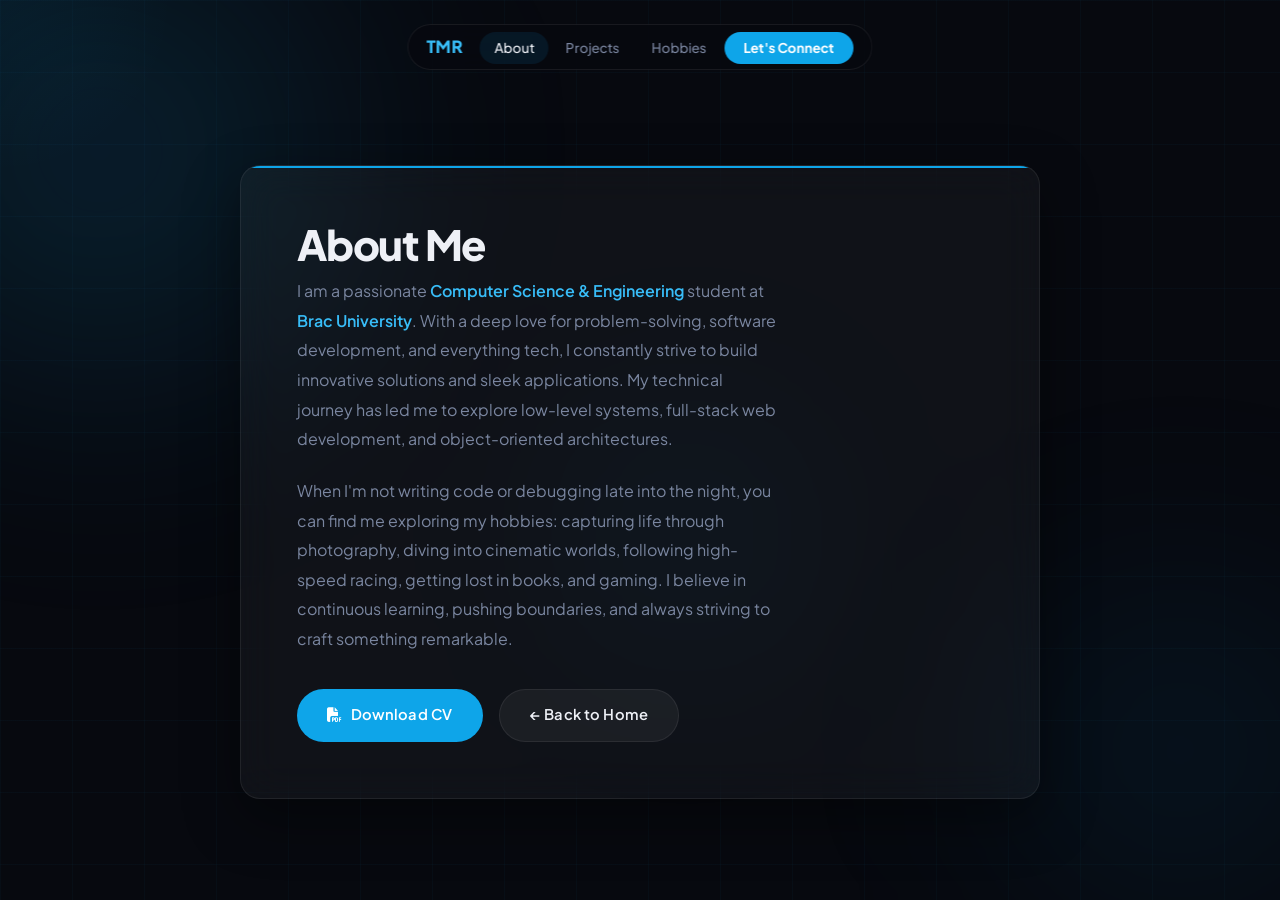
==== commit b52c1769: "Update about.html" ====
--- a/about.html
+++ b/about.html
@@ -43,7 +43,6 @@
     <div class="about-page">
         <div class="about-card">
             <h1 class="title">About Me</h1>
-            <p class="subtitle">// taufiq.mustafizur.rahman</p>
 
             <p class="description">
                 I am a passionate <span class="about-highlight">Computer Science & Engineering</span> student at <span class="about-highlight">Brac University</span>. With a deep love for problem-solving, software development, and everything tech, I constantly strive to build innovative solutions and sleek applications. My technical journey has led me to explore low-level systems, full-stack web development, and object-oriented architectures.
--- a/style.css
+++ b/style.css
@@ -1,33 +1,27 @@
-@font-face {
-    font-family: 'Batman Forever';
-    src: url('batman forever/batmfa__.ttf') format('truetype');
-    font-weight: normal;
-    font-style: normal;
-}
+/* ============================================================
+   PORTFOLIO — PROFESSIONAL REDESIGN
+   Font: Plus Jakarta Sans (all) + Fira Code (mono)
+   ============================================================ */
 
 :root {
-    --bg-color: #06091a;
+    --bg-color: #07090f;
+    --bg-secondary: #0d1117;
     --bg-card: rgba(255, 255, 255, 0.04);
     --bg-card-hover: rgba(255, 255, 255, 0.07);
-    --text-primary: #dce4f0;
-    --text-secondary: #7a8ba8;
-    --text-muted: #4a5a78;
-    --accent-cyan: #4a8ec9;
-    --accent-purple: #3a6aa0;
-    --accent-green: #5a9ad5;
-    --accent-yellow: #6aafe0;
-    --accent-pink: #3a6aa0;
-    --glass-bg: rgba(60, 100, 160, 0.06);
-    --glass-border: rgba(74, 142, 201, 0.12);
-    --glass-border-hover: rgba(74, 142, 201, 0.25);
-    --font-heading: 'Inter', sans-serif;
-    --font-body: 'Inter', sans-serif;
+    --text-primary: #eef0f6;
+    --text-secondary: #7a86a0;
+    --text-muted: #404a5e;
+    --accent: #0ea5e9;
+    --accent-light: #38bdf8;
+    --glass-border: rgba(255, 255, 255, 0.07);
+    --glass-border-hover: rgba(14, 165, 233, 0.25);
+    --font-body: 'Plus Jakarta Sans', sans-serif;
     --font-mono: 'Fira Code', monospace;
-    --radius-sm: 12px;
-    --radius-md: 20px;
-    --radius-lg: 28px;
-    --radius-xl: 32px;
-    --transition: all 0.35s cubic-bezier(0.4, 0, 0.2, 1);
+    --radius-sm: 10px;
+    --radius-md: 16px;
+    --radius-lg: 20px;
+    --radius-xl: 24px;
+    --transition: all 0.3s cubic-bezier(0.4, 0, 0.2, 1);
 }
 
 * {
@@ -36,9 +30,7 @@
     box-sizing: border-box;
 }
 
-html {
-    scroll-behavior: smooth;
-}
+html { scroll-behavior: smooth; }
 
 body {
     font-family: var(--font-body);
@@ -49,652 +41,121 @@
     position: relative;
 }
 
-/* ===== GOTHAM CITYSCAPE BACKGROUND ===== */
-.gotham-bg {
+/* ===== ANIMATED BACKGROUND ===== */
+.portfolio-bg {
     position: fixed;
-    top: 0;
-    left: 0;
-    width: 100vw;
-    height: 100vh;
+    top: 0; left: 0;
+    width: 100vw; height: 100vh;
     z-index: -3;
     pointer-events: none;
     overflow: hidden;
-    background: linear-gradient(to bottom, #04061a 0%, #07102a 30%, #0b1535 70%, #0f1a40 100%);
-}
-
-.gotham-skyline {
-    position: absolute;
-    bottom: 0;
-    left: 0;
-    right: 0;
-    height: 55%;
-    background:
-        /* Front row - darkest, tallest */
-        linear-gradient(to bottom, #12141e 0%, #0e1018 100%) no-repeat 2% bottom / 4% 45%,
-        linear-gradient(to bottom, #16182a 0%, #10121c 100%) no-repeat 7% bottom / 5% 62%,
-        linear-gradient(to bottom, #131520 0%, #0f111a 100%) no-repeat 13% bottom / 3% 35%,
-        linear-gradient(to bottom, #191b2e 0%, #12141e 100%) no-repeat 17% bottom / 6% 78%,
-        linear-gradient(to bottom, #14162a 0%, #0e1018 100%) no-repeat 24% bottom / 4.5% 50%,
-        linear-gradient(to bottom, #1a1c30 0%, #13152a 100%) no-repeat 29% bottom / 7% 85%,
-        linear-gradient(to bottom, #12141e 0%, #0e1018 100%) no-repeat 37% bottom / 3.5% 40%,
-        linear-gradient(to bottom, #17192c 0%, #11131e 100%) no-repeat 41% bottom / 5% 58%,
-        linear-gradient(to bottom, #1c1e34 0%, #14162a 100%) no-repeat 47% bottom / 8% 92%,
-        linear-gradient(to bottom, #13152a 0%, #0f111a 100%) no-repeat 56% bottom / 4% 48%,
-        linear-gradient(to bottom, #18192e 0%, #12141e 100%) no-repeat 61% bottom / 6% 70%,
-        linear-gradient(to bottom, #14162a 0%, #10121c 100%) no-repeat 68% bottom / 4% 52%,
-        linear-gradient(to bottom, #1b1d32 0%, #13152a 100%) no-repeat 73% bottom / 7% 82%,
-        linear-gradient(to bottom, #15172a 0%, #0f111a 100%) no-repeat 81% bottom / 5% 55%,
-        linear-gradient(to bottom, #12141e 0%, #0e1018 100%) no-repeat 87% bottom / 3.5% 42%,
-        linear-gradient(to bottom, #17192c 0%, #11131e 100%) no-repeat 91% bottom / 6% 65%,
-        linear-gradient(to bottom, #14162a 0%, #0e1018 100%) no-repeat 97% bottom / 4% 50%;
-    opacity: 1;
-}
-
-/* Building window lights */
-.gotham-skyline::after {
+    background: #07090f;
+}
+
+.portfolio-bg::after {
     content: '';
     position: absolute;
-    bottom: 0;
-    left: 0;
-    right: 0;
-    height: 100%;
+    inset: 0;
     background-image:
-        radial-gradient(1px 1px at 8% 60%, rgba(120, 170, 230, 0.5) 50%, transparent 100%),
-        radial-gradient(1px 1px at 18% 40%, rgba(120, 170, 230, 0.4) 50%, transparent 100%),
-        radial-gradient(1px 1px at 19% 45%, rgba(120, 170, 230, 0.3) 50%, transparent 100%),
-        radial-gradient(1px 1px at 30% 30%, rgba(120, 170, 230, 0.5) 50%, transparent 100%),
-        radial-gradient(1px 1px at 31% 35%, rgba(120, 170, 230, 0.4) 50%, transparent 100%),
-        radial-gradient(1px 1px at 48% 20%, rgba(120, 170, 230, 0.5) 50%, transparent 100%),
-        radial-gradient(1px 1px at 49% 25%, rgba(120, 170, 230, 0.3) 50%, transparent 100%),
-        radial-gradient(1px 1px at 49% 30%, rgba(120, 170, 230, 0.4) 50%, transparent 100%),
-        radial-gradient(1px 1px at 62% 45%, rgba(120, 170, 230, 0.4) 50%, transparent 100%),
-        radial-gradient(1px 1px at 74% 32%, rgba(120, 170, 230, 0.5) 50%, transparent 100%),
-        radial-gradient(1px 1px at 75% 38%, rgba(120, 170, 230, 0.3) 50%, transparent 100%),
-        radial-gradient(1px 1px at 92% 50%, rgba(120, 170, 230, 0.4) 50%, transparent 100%);
-}
-
-.gotham-fog {
-    position: absolute;
-    bottom: 0;
-    left: 0;
-    right: 0;
-    height: 100%;
-    background:
-        radial-gradient(ellipse 120% 30% at 50% 100%, rgba(8, 6, 18, 0.9) 0%, transparent 60%),
-        radial-gradient(ellipse 80% 40% at 20% 90%, rgba(74, 100, 180, 0.04) 0%, transparent 50%),
-        radial-gradient(ellipse 80% 40% at 80% 85%, rgba(80, 60, 140, 0.03) 0%, transparent 50%);
-    pointer-events: none;
-}
-
-/* ===== ANIMATED CLOUDS ===== */
-.gotham-cloud {
+        linear-gradient(rgba(14, 165, 233, 0.03) 1px, transparent 1px),
+        linear-gradient(90deg, rgba(14, 165, 233, 0.03) 1px, transparent 1px);
+    background-size: 72px 72px;
+}
+
+.orb {
     position: absolute;
     border-radius: 50%;
-    background: radial-gradient(ellipse, rgba(50, 55, 90, 0.8) 0%, rgba(35, 40, 70, 0.4) 40%, transparent 70%);
+    filter: blur(100px);
     pointer-events: none;
 }
 
-.cloud-1 {
-    width: 500px;
-    height: 130px;
-    top: 5%;
-    left: -15%;
-    animation: driftCloud 35s linear infinite;
-}
-
-.cloud-2 {
-    width: 650px;
-    height: 150px;
-    top: 12%;
-    left: -25%;
-    opacity: 0.85;
-    animation: driftCloud 50s 3s linear infinite;
-}
-
-.cloud-3 {
-    width: 450px;
-    height: 110px;
-    top: 22%;
-    left: -15%;
-    opacity: 0.7;
-    animation: driftCloud 40s 10s linear infinite;
-}
-
-.cloud-4 {
-    width: 600px;
-    height: 140px;
-    top: 8%;
-    left: -30%;
-    opacity: 0.6;
-    animation: driftCloud 55s 18s linear infinite;
-}
-
-.cloud-5 {
-    width: 400px;
-    height: 100px;
-    top: 28%;
-    left: -12%;
-    opacity: 0.55;
-    animation: driftCloud 42s 7s linear infinite;
-}
-
-@keyframes driftCloud {
-    0% {
-        transform: translateX(0);
-    }
-
-    100% {
-        transform: translateX(calc(100vw + 700px));
-    }
-}
-
-/* ===== SWEEPING SPOTLIGHTS ===== */
-.spotlight {
-    position: absolute;
-    bottom: 0;
-    width: 300px;
-    height: 110%;
+.orb-1 {
+    width: 700px; height: 700px;
+    background: radial-gradient(circle, rgba(14, 165, 233, 0.18) 0%, transparent 70%);
+    top: -200px; left: -250px;
+    animation: floatOrb1 22s ease-in-out infinite;
+}
+
+.orb-2 {
+    width: 500px; height: 500px;
+    background: radial-gradient(circle, rgba(2, 132, 199, 0.12) 0%, transparent 70%);
+    bottom: -100px; right: -150px;
+    animation: floatOrb2 28s 4s ease-in-out infinite;
+}
+
+.orb-3 {
+    width: 350px; height: 350px;
+    background: radial-gradient(circle, rgba(14, 165, 233, 0.08) 0%, transparent 70%);
+    top: 40%; left: 40%;
+    animation: floatOrb3 20s 8s ease-in-out infinite;
+}
+
+.orb-4 { display: none; }
+
+@keyframes floatOrb1 {
+    0%, 100% { transform: translate(0, 0); }
+    50% { transform: translate(50px, 40px); }
+}
+@keyframes floatOrb2 {
+    0%, 100% { transform: translate(0, 0); }
+    50% { transform: translate(-40px, -50px); }
+}
+@keyframes floatOrb3 {
+    0%, 100% { transform: translate(0, 0); }
+    50% { transform: translate(-30px, 30px); }
+}
+
+/* ===== CURSOR GLOW ===== */
+.cursor-glow {
+    position: fixed;
+    width: 350px; height: 350px;
+    border-radius: 50%;
+    background: radial-gradient(circle, rgba(14, 165, 233, 0.06) 0%, transparent 70%);
     pointer-events: none;
-    background: linear-gradient(to top,
-            rgba(140, 175, 240, 0.12) 0%,
-            rgba(140, 175, 240, 0.05) 30%,
-            rgba(140, 175, 240, 0.015) 60%,
-            transparent 90%);
-    /* Cone shape: narrow point at bottom center, wide spread at top */
-    clip-path: polygon(50% 100%, 0% 0%, 100% 0%);
-}
-
-/* Spotlight 1 — pivots from bottom-left area */
-.spotlight-1 {
-    left: 15%;
-    transform-origin: bottom center;
-    animation: sweepBeam1 7s ease-in-out infinite;
-}
-
-/* Spotlight 2 — pivots from bottom-right area */
-.spotlight-2 {
-    right: 15%;
-    transform-origin: bottom center;
-    animation: sweepBeam2 9s 3s ease-in-out infinite;
-    opacity: 0.8;
-}
-
-@keyframes sweepBeam1 {
-    0% {
-        transform: rotate(-35deg);
-        opacity: 0.3;
-    }
-
-    25% {
-        transform: rotate(-10deg);
-        opacity: 0.8;
-    }
-
-    50% {
-        transform: rotate(20deg);
-        opacity: 0.6;
-    }
-
-    75% {
-        transform: rotate(-5deg);
-        opacity: 0.9;
-    }
-
-    100% {
-        transform: rotate(-35deg);
-        opacity: 0.3;
-    }
-}
-
-@keyframes sweepBeam2 {
-    0% {
-        transform: rotate(30deg);
-        opacity: 0.2;
-    }
-
-    30% {
-        transform: rotate(5deg);
-        opacity: 0.7;
-    }
-
-    60% {
-        transform: rotate(-25deg);
-        opacity: 0.5;
-    }
-
-    80% {
-        transform: rotate(10deg);
-        opacity: 0.8;
-    }
-
-    100% {
-        transform: rotate(30deg);
-        opacity: 0.2;
-    }
-}
-
-/* ===== BAT SIGNAL at top ===== */
-.bat-signal {
-    position: absolute;
-    top: 12%;
-    left: 50%;
-    transform: translateX(-50%);
-    display: flex;
-    align-items: center;
-    justify-content: center;
-    animation: batSignalPulse 4s ease-in-out infinite;
-}
-
-.bat-signal img {
-    width: 250px;
-    height: auto;
-    filter: invert(1) sepia(1) saturate(3) hue-rotate(190deg) brightness(2) drop-shadow(0 0 15px rgba(150, 200, 255, 0.9)) drop-shadow(0 0 35px rgba(130, 180, 255, 0.5)) drop-shadow(0 0 70px rgba(110, 160, 240, 0.25));
-    opacity: 0.85;
-}
-
-@keyframes batSignalPulse {
-
-    0%,
-    100% {
-        opacity: 0.7;
-        transform: translateX(-50%) scale(1);
-    }
-
-    50% {
-        opacity: 1;
-        transform: translateX(-50%) scale(1.04);
-    }
-}
-
-/* ===== ANIMATED BATS ===== */
-.bat-container {
+    z-index: -1;
+    transform: translate(-50%, -50%);
+}
+
+/* ===== FLOATING PARTICLES ===== */
+.particles-container {
     position: fixed;
-    top: 0;
-    left: 0;
-    width: 100vw;
-    height: 100vh;
-    z-index: -1;
+    top: 0; left: 0;
+    width: 100vw; height: 100vh;
+    z-index: -2;
     pointer-events: none;
     overflow: hidden;
 }
 
-.bat {
+.particle {
     position: absolute;
-    font-size: 1rem;
+    border-radius: 50%;
     opacity: 0;
-    animation-timing-function: linear;
-    animation-iteration-count: infinite;
-    filter: drop-shadow(0 0 3px rgba(0, 0, 0, 0.5));
-}
-
-.bat svg {
-    fill: rgba(10, 18, 40, 0.95);
-    width: 1em;
-    height: 1em;
-}
-
-.bat-1 {
-    animation: flyBat1 12s 0s infinite;
-    font-size: 2.8rem;
-}
-
-.bat-2 {
-    animation: flyBat2 15s 2s infinite;
-    font-size: 2rem;
-}
-
-.bat-3 {
-    animation: flyBat3 10s 4s infinite;
-    font-size: 2.4rem;
-}
-
-.bat-4 {
-    animation: flyBat4 18s 1s infinite;
-    font-size: 1.6rem;
-}
-
-.bat-5 {
-    animation: flyBat5 14s 6s infinite;
-    font-size: 2.6rem;
-}
-
-.bat-6 {
-    animation: flyBat6 11s 3s infinite;
-    font-size: 1.8rem;
-}
-
-.bat-7 {
-    animation: flyBat7 16s 5s infinite;
-    font-size: 2.2rem;
-}
-
-.bat-8 {
-    animation: flyBat8 13s 7s infinite;
-    font-size: 1.4rem;
-}
-
-@keyframes flyBat1 {
-    0% {
-        left: -5%;
-        top: 25%;
-        opacity: 0;
-        transform: scaleX(1);
-    }
-
-    5% {
-        opacity: 0.6;
-    }
-
-    50% {
-        top: 15%;
-    }
-
-    95% {
-        opacity: 0.6;
-    }
-
-    100% {
-        left: 105%;
-        top: 20%;
-        opacity: 0;
-        transform: scaleX(1);
-    }
-}
-
-@keyframes flyBat2 {
-    0% {
-        right: -5%;
-        top: 35%;
-        opacity: 0;
-        transform: scaleX(-1);
-        left: auto;
-    }
-
-    5% {
-        opacity: 0.5;
-    }
-
-    50% {
-        top: 28%;
-    }
-
-    95% {
-        opacity: 0.5;
-    }
-
-    100% {
-        right: 105%;
-        top: 32%;
-        opacity: 0;
-        transform: scaleX(-1);
-        left: auto;
-    }
-}
-
-@keyframes flyBat3 {
-    0% {
-        left: -5%;
-        top: 10%;
-        opacity: 0;
-        transform: scaleX(1) rotate(-5deg);
-    }
-
-    5% {
-        opacity: 0.7;
-    }
-
-    30% {
-        top: 18%;
-    }
-
-    70% {
-        top: 8%;
-    }
-
-    95% {
-        opacity: 0.7;
-    }
-
-    100% {
-        left: 105%;
-        top: 14%;
-        opacity: 0;
-        transform: scaleX(1) rotate(5deg);
-    }
-}
-
-@keyframes flyBat4 {
-    0% {
-        left: 20%;
-        top: -5%;
-        opacity: 0;
-    }
-
-    5% {
-        opacity: 0.4;
-    }
-
-    50% {
-        left: 70%;
-        top: 30%;
-    }
-
-    95% {
-        opacity: 0.4;
-    }
-
-    100% {
-        left: 110%;
-        top: 50%;
-        opacity: 0;
-    }
-}
-
-@keyframes flyBat5 {
-    0% {
-        right: -5%;
-        top: 45%;
-        opacity: 0;
-        transform: scaleX(-1);
-        left: auto;
-    }
-
-    5% {
-        opacity: 0.5;
-    }
-
-    40% {
-        top: 35%;
-    }
-
-    80% {
-        top: 42%;
-    }
-
-    95% {
-        opacity: 0.5;
-    }
-
-    100% {
-        right: 105%;
-        top: 38%;
-        opacity: 0;
-        transform: scaleX(-1);
-        left: auto;
-    }
-}
-
-@keyframes flyBat6 {
-    0% {
-        left: -5%;
-        top: 55%;
-        opacity: 0;
-    }
-
-    5% {
-        opacity: 0.4;
-    }
-
-    50% {
-        top: 48%;
-    }
-
-    95% {
-        opacity: 0.4;
-    }
-
-    100% {
-        left: 105%;
-        top: 52%;
-        opacity: 0;
-    }
-}
-
-@keyframes flyBat7 {
-    0% {
-        left: 80%;
-        top: -5%;
-        opacity: 0;
-    }
-
-    5% {
-        opacity: 0.35;
-    }
-
-    50% {
-        left: 30%;
-        top: 25%;
-    }
-
-    95% {
-        opacity: 0.35;
-    }
-
-    100% {
-        left: -10%;
-        top: 45%;
-        opacity: 0;
-    }
-}
-
-@keyframes flyBat8 {
-    0% {
-        left: -5%;
-        top: 60%;
-        opacity: 0;
-        transform: rotate(-8deg);
-    }
-
-    5% {
-        opacity: 0.3;
-    }
-
-    50% {
-        top: 50%;
-    }
-
-    95% {
-        opacity: 0.3;
-    }
-
-    100% {
-        left: 105%;
-        top: 55%;
-        opacity: 0;
-        transform: rotate(5deg);
-    }
-}
-
-/* Wing flap animation */
-.bat svg {
-    animation: wingFlap 0.3s ease-in-out infinite alternate;
-}
-
-@keyframes wingFlap {
-    0% {
-        transform: scaleY(1);
-    }
-
-    100% {
-        transform: scaleY(0.6);
-    }
-}
-
-/* ===== CLICK BAT SWARM ===== */
-.bat-swarm-container {
-    position: fixed;
-    top: 0;
-    left: 0;
-    width: 100vw;
-    height: 100vh;
-    z-index: 9999;
-    pointer-events: none;
-    overflow: hidden;
-}
-
-.swarm-bat {
-    position: absolute;
-    opacity: 0;
-    pointer-events: none;
-}
-
-.swarm-bat svg {
-    fill: rgba(8, 12, 30, 0.95);
-    width: 1em;
-    height: 1em;
-    animation: wingFlap 0.15s ease-in-out infinite alternate;
-}
-
-/* ===== AMBIENT GLOW BLOBS ===== */
-.glow-blob {
-    position: fixed;
-    border-radius: 50%;
-    filter: blur(120px);
-    opacity: 0.18;
-    z-index: -1;
-    pointer-events: none;
-}
-
-.glow-blob-1 {
-    width: 500px;
-    height: 500px;
-    background: radial-gradient(circle, rgba(74, 142, 201, 0.6), transparent 70%);
-    top: -100px;
-    left: -150px;
-}
-
-.glow-blob-2 {
-    width: 400px;
-    height: 400px;
-    background: radial-gradient(circle, rgba(58, 106, 160, 0.5), transparent 70%);
-    top: 50%;
-    right: -100px;
-}
-
-.glow-blob-3 {
-    width: 350px;
-    height: 350px;
-    background: radial-gradient(circle, rgba(90, 154, 213, 0.4), transparent 70%);
-    bottom: -80px;
-    left: 30%;
+    animation: particleFloat linear infinite;
+}
+
+@keyframes particleFloat {
+    0% { transform: translateY(100vh) scale(0); opacity: 0; }
+    10% { opacity: 1; }
+    90% { opacity: 0.5; }
+    100% { transform: translateY(-100px) scale(1); opacity: 0; }
 }
 
 /* ===== TYPOGRAPHY ===== */
-h1,
-h2,
-h3 {
-    font-family: var(--font-heading);
+h1, h2, h3 {
+    font-family: var(--font-body);
     font-weight: 800;
-    letter-spacing: -0.02em;
-}
-
-.neon-green {
-    color: var(--accent-green);
-}
-
-/* ===== GLASSMORPHISM UTILITY ===== */
+    letter-spacing: -0.025em;
+}
+
+/* Accent — single solid color, no gradients on text */
+.name-accent {
+    color: var(--accent-light);
+    display: block;
+}
+
+/* ===== GLASSMORPHISM ===== */
 .glassmorphism {
-    background: var(--glass-bg);
+    background: var(--bg-card);
     backdrop-filter: blur(20px);
     -webkit-backdrop-filter: blur(20px);
     border: 1px solid var(--glass-border);
@@ -708,15 +169,21 @@
     left: 50%;
     transform: translateX(-50%);
     z-index: 1000;
-    padding: 0.6rem 1.2rem;
-    background: rgba(10, 14, 26, 0.6);
-    backdrop-filter: blur(20px);
-    -webkit-backdrop-filter: blur(20px);
-    border: 1px solid var(--glass-border);
+    padding: 0.55rem 1.1rem;
+    background: rgba(7, 9, 15, 0.75);
+    backdrop-filter: blur(24px);
+    -webkit-backdrop-filter: blur(24px);
+    border: 1px solid rgba(255, 255, 255, 0.07);
     border-radius: 100px;
     transition: var(--transition);
     width: auto;
-    max-width: 620px;
+    max-width: 640px;
+}
+
+.navbar.scrolled {
+    background: rgba(7, 9, 15, 0.95);
+    border-color: rgba(14, 165, 233, 0.2);
+    box-shadow: 0 8px 32px rgba(0, 0, 0, 0.5);
 }
 
 .nav-container {
@@ -727,38 +194,30 @@
 }
 
 .logo {
-    font-family: var(--font-mono);
-    font-size: 1.1rem;
-    font-weight: 700;
-    color: var(--accent-cyan);
+    font-family: var(--font-body);
+    font-size: 1.05rem;
+    font-weight: 800;
+    color: var(--accent-light);
     text-decoration: none;
-    display: flex;
-    align-items: center;
-    gap: 0.4rem;
+    letter-spacing: 0.05em;
     white-space: nowrap;
 }
 
-.logo-text {
-    color: var(--text-primary);
-    font-weight: 600;
-}
-
 .nav-links {
     display: flex;
     list-style: none;
-    gap: 0.3rem;
+    gap: 0.2rem;
     align-items: center;
 }
 
 .nav-links a {
     color: var(--text-secondary);
     text-decoration: none;
-    font-size: 0.85rem;
+    font-size: 0.84rem;
     font-weight: 500;
     transition: var(--transition);
-    padding: 0.5rem 1rem;
+    padding: 0.45rem 0.9rem;
     border-radius: 100px;
-    position: relative;
 }
 
 .nav-links a:hover {
@@ -766,20 +225,18 @@
     background: rgba(255, 255, 255, 0.06);
 }
 
-.nav-links a:not(.btn-nav)::after {
-    display: none;
-}
-
 .btn-nav {
-    background: var(--accent-cyan) !important;
-    color: var(--bg-color) !important;
+    background: var(--accent) !important;
+    color: #fff !important;
     font-weight: 700 !important;
-    padding: 0.5rem 1.2rem !important;
+    padding: 0.45rem 1.2rem !important;
+    border-radius: 100px !important;
 }
 
 .btn-nav:hover {
-    background: #3a7ab8 !important;
-    box-shadow: 0 0 20px rgba(74, 142, 201, 0.3);
+    background: var(--accent-light) !important;
+    box-shadow: 0 4px 20px rgba(14, 165, 233, 0.4) !important;
+    color: #fff !important;
 }
 
 .hamburger {
@@ -790,8 +247,7 @@
 }
 
 .hamburger span {
-    width: 22px;
-    height: 2px;
+    width: 22px; height: 2px;
     background-color: var(--text-primary);
     transition: var(--transition);
     border-radius: 2px;
@@ -803,49 +259,50 @@
     display: inline-flex;
     align-items: center;
     gap: 0.5rem;
-    padding: 0.9rem 2rem;
+    padding: 0.85rem 1.9rem;
     border-radius: 100px;
     text-decoration: none;
     font-family: var(--font-body);
-    font-size: 0.95rem;
+    font-size: 0.92rem;
     font-weight: 600;
     transition: var(--transition);
     cursor: pointer;
     border: none;
+    letter-spacing: 0.01em;
 }
 
 .btn-primary {
-    background: var(--accent-cyan);
-    color: var(--bg-color);
+    background: var(--accent);
+    color: #fff;
 }
 
 .btn-primary:hover {
-    background: #3a7ab8;
-    box-shadow: 0 0 30px rgba(74, 142, 201, 0.3);
+    background: var(--accent-light);
+    box-shadow: 0 6px 24px rgba(14, 165, 233, 0.45);
     transform: translateY(-2px);
+    color: #fff;
 }
 
 .btn-secondary {
-    background: rgba(255, 255, 255, 0.06);
+    background: rgba(255, 255, 255, 0.05);
     color: var(--text-primary);
     border: 1px solid var(--glass-border);
 }
 
 .btn-secondary:hover {
-    background: rgba(255, 255, 255, 0.1);
-    border-color: var(--glass-border-hover);
+    background: rgba(255, 255, 255, 0.09);
+    border-color: rgba(14, 165, 233, 0.3);
     transform: translateY(-2px);
-}
-
-.glow-btn {
-    position: relative;
-}
+    color: var(--text-primary);
+}
+
+.glow-btn { position: relative; }
 
 /* ===== HERO SOCIAL ICONS ===== */
 .hero-socials {
     display: flex;
     align-items: center;
-    gap: 0.8rem;
+    gap: 0.7rem;
     margin-top: 1.5rem;
 }
 
@@ -853,23 +310,22 @@
     display: flex;
     align-items: center;
     justify-content: center;
-    width: 36px;
-    height: 36px;
+    width: 38px; height: 38px;
     border-radius: 50%;
-    background: rgba(255, 255, 255, 0.06);
-    border: 1px solid rgba(74, 142, 201, 0.15);
+    background: rgba(255, 255, 255, 0.05);
+    border: 1px solid rgba(255, 255, 255, 0.08);
     color: var(--text-secondary);
-    font-size: 0.95rem;
+    font-size: 0.9rem;
     text-decoration: none;
     transition: var(--transition);
 }
 
 .hero-socials a:hover {
-    color: var(--accent-cyan);
-    background: rgba(74, 142, 201, 0.12);
-    border-color: rgba(74, 142, 201, 0.35);
-    transform: translateY(-2px);
-    box-shadow: 0 4px 15px rgba(74, 142, 201, 0.2);
+    color: var(--accent-light);
+    background: rgba(14, 165, 233, 0.12);
+    border-color: rgba(14, 165, 233, 0.35);
+    transform: translateY(-3px);
+    box-shadow: 0 6px 18px rgba(14, 165, 233, 0.2);
 }
 
 /* ===== MAIN LAYOUT ===== */
@@ -879,13 +335,11 @@
     padding: 0 2rem;
 }
 
-.section {
-    padding: 5rem 0;
-}
+.section { padding: 5rem 0; }
 
 .section-title {
-    font-family: var(--font-heading);
-    font-size: 2.5rem;
+    font-family: var(--font-body);
+    font-size: 2.2rem;
     font-weight: 800;
     color: var(--text-primary);
     margin-bottom: 3rem;
@@ -893,156 +347,311 @@
     display: inline-flex;
     align-items: center;
     gap: 0.75rem;
+    letter-spacing: -0.025em;
 }
 
 .section-title::before {
     content: '';
     display: inline-block;
-    width: 12px;
-    height: 12px;
-    background: var(--accent-cyan);
+    width: 8px; height: 8px;
+    background: var(--accent);
     border-radius: 50%;
     flex-shrink: 0;
 }
 
-.section-title::after {
-    display: none;
-}
+.section-title::after { display: none; }
 
 /* ===== HERO SECTION ===== */
 .hero {
     min-height: 100vh;
     display: flex;
     align-items: center;
-    padding-top: 6rem;
+    padding-top: 5rem;
+    overflow: hidden;
 }
 
 .hero-content {
     display: flex;
     align-items: center;
+    justify-content: space-between;
     gap: 4rem;
     width: 100%;
-}
-
+    position: relative;
+    flex-direction: row-reverse;
+}
+
+/* ===== HERO IMAGE — PASSPORT STYLE ===== */
 .hero-image-container {
+    flex: 0 0 auto;
+    position: relative;
+    width: 200px;
+    height: 260px;
+    margin-right: 0;
+}
+
+/* ===== TECH NEWS ===== */
+.hero-news {
+    flex: 0 0 280px;
+    height: 300px;
+    display: flex;
+    flex-direction: column;
+    padding: 1.2rem;
+    border: 1px solid var(--glass-border);
+    border-radius: var(--radius-lg);
+    background: var(--bg-card);
+    backdrop-filter: blur(12px);
+    overflow: hidden;
+}
+
+.news-header {
+    font-family: var(--font-body);
+    font-weight: 700;
+    font-size: 1.05rem;
+    color: var(--text-primary);
+    margin-bottom: 0.8rem;
+    display: flex;
+    align-items: center;
+    gap: 0.5rem;
+    padding-bottom: 0.8rem;
+    border-bottom: 1px solid var(--glass-border);
+}
+
+.news-scroll-container {
     flex: 1;
-    display: flex;
-    justify-content: center;
+    overflow: hidden;
     position: relative;
-}
-
-.image-placeholder {
-    width: 320px;
-    height: 440px;
-    border-radius: var(--radius-xl);
+    /* gradient fade at top and bottom */
+    mask-image: linear-gradient(to bottom, transparent, black 10%, black 90%, transparent);
+    -webkit-mask-image: linear-gradient(to bottom, transparent, black 10%, black 90%, transparent);
+}
+
+.news-list {
+    list-style: none;
+    padding: 0;
+    margin: 0;
+    display: flex;
+    flex-direction: column;
+    gap: 1.2rem;
+    animation: scrollNews 25s linear infinite;
+}
+
+.news-list:hover {
+    animation-play-state: paused;
+}
+
+.news-list li {
+    font-size: 0.85rem;
+    line-height: 1.4;
+    color: var(--text-secondary);
+}
+
+.news-list li a {
+    color: var(--text-primary);
+    text-decoration: none;
+    font-weight: 600;
+    transition: var(--transition);
+    display: block;
+    margin-bottom: 0.2rem;
+}
+
+.news-list li a:hover {
+    color: var(--accent-light);
+}
+
+.news-meta {
+    font-size: 0.72rem;
+    color: var(--text-muted);
+    font-family: var(--font-mono);
+}
+
+@keyframes scrollNews {
+    0% { transform: translateY(100%); }
+    100% { transform: translateY(-100%); }
+}
+
+.image-blend-wrapper {
+    width: 100%;
+    height: 100%;
     position: relative;
-    padding: 4px;
-    background: linear-gradient(135deg, #0c1a3a, #4a8ec9, #2a4a7a, #0c1a3a);
     overflow: hidden;
-    box-shadow: 0 0 30px rgba(74, 142, 201, 0.2), inset 0 0 20px rgba(0, 0, 0, 0.3);
-}
-
-.glow-effect {
-    position: absolute;
-    inset: 0;
-    border-radius: var(--radius-xl);
-    box-shadow: 0 0 40px rgba(74, 142, 201, 0.15), 0 0 80px rgba(58, 106, 160, 0.08);
-    pointer-events: none;
+    border-radius: 16px;
+    border: 2px solid rgba(14, 165, 233, 0.5); /* Bluish cyan border */
+    box-shadow: 0 0 25px rgba(14, 165, 233, 0.4), 0 12px 32px rgba(0, 0, 0, 0.4); /* Bluish glow + dark shadow */
+    background: var(--bg-card);
+}
+
+.image-blend-wrapper::after {
+    display: none; /* Removed the blending mask */
 }
 
 #profile-pic {
     width: 100%;
     height: 100%;
-    border-radius: calc(var(--radius-xl) - 4px);
     object-fit: cover;
     object-position: center top;
-    background-color: var(--bg-color);
-}
-
+    display: block;
+    filter: brightness(1.0) contrast(1.05);
+}
+
+/* No image-placeholder or glow-effect needed */
+.image-placeholder { display: none; }
+.glow-effect { display: none; }
+
+/* ===== HERO TEXT ===== */
 .hero-text {
-    flex: 1.3;
+    flex: 1;
+    padding-left: 0;
+}
+
+.hero-label {
+    font-family: var(--font-mono);
+    font-size: 0.78rem;
+    font-weight: 500;
+    color: var(--accent-light);
+    letter-spacing: 0.15em;
+    text-transform: uppercase;
+    margin-bottom: 1.4rem;
+    display: flex;
+    align-items: center;
+    gap: 0.75rem;
+}
+
+.hero-label::before {
+    content: '';
+    display: inline-block;
+    width: 28px; height: 1.5px;
+    background: var(--accent);
+    border-radius: 2px;
+    flex-shrink: 0;
 }
 
 .greeting-name {
-    font-family: 'Batman Forever', var(--font-heading), sans-serif;
-    font-size: 4.8rem;
-    line-height: 1.05;
-    color: var(--text-primary);
-    margin-bottom: 0.8rem;
-    letter-spacing: 0.05em;
-    text-shadow: none;
-}
-
-.hero-text .neon-green {
-    font-family: var(--font-body);
-    font-size: 1.1rem;
-    font-weight: 500;
-    color: var(--accent-cyan);
-    letter-spacing: 0.05em;
-    text-transform: uppercase;
-}
+    font-family: var(--font-body);
+    font-size: 5.2rem;
+    line-height: 1.0;
+    font-weight: 800;
+    color: var(--text-primary);
+    margin-bottom: 2rem;
+    letter-spacing: -0.04em;
+}
+
 
 .title {
-    font-size: 3.5rem;
+    font-size: 3rem;
     line-height: 1.1;
     margin-bottom: 1.5rem;
-}
-
-.greeting {
+    letter-spacing: -0.03em;
+}
+
+.description {
     font-size: 1rem;
-    color: var(--accent-green);
-    margin-bottom: 1rem;
-}
-
-.description {
-    font-size: 1.1rem;
     color: var(--text-secondary);
     margin-bottom: 2rem;
-    max-width: 500px;
+    max-width: 480px;
+    line-height: 1.8;
 }
 
 .cursor {
     display: inline-block;
-    width: 10px;
-    background-color: var(--accent-cyan);
+    width: 2px; height: 1em;
+    background: var(--accent-light);
+    border-radius: 1px;
     animation: blink 1s step-end infinite;
+    vertical-align: middle;
 }
 
 @keyframes blink {
-
-    0%,
-    100% {
-        opacity: 1;
-    }
-
-    50% {
-        opacity: 0;
-    }
+    0%, 100% { opacity: 1; }
+    50% { opacity: 0; }
 }
 
 .hero-buttons {
     display: flex;
+    gap: 0.9rem;
+    flex-wrap: wrap;
+}
+
+/* ===== EXPLORE BUTTONS ===== */
+.explore-section {
+    padding-top: 3rem !important;
+    padding-bottom: 6rem;
+}
+
+.explore-buttons {
+    display: flex;
+    flex-wrap: wrap;
     gap: 1rem;
-    margin-top: 0.5rem;
-}
-
-/* ===== PROJECTS (BENTO GRID) ===== */
+    justify-content: center;
+    align-items: center;
+}
+
+.explore-btn {
+    display: inline-flex;
+    align-items: center;
+    gap: 0.8rem;
+    padding: 1rem 2rem;
+    border-radius: 100px;
+    text-decoration: none;
+    font-family: var(--font-body);
+    font-size: 0.95rem;
+    font-weight: 600;
+    color: var(--text-primary);
+    background: var(--bg-card);
+    border: 1px solid var(--glass-border);
+    backdrop-filter: blur(12px);
+    transition: var(--transition);
+    position: relative;
+    overflow: hidden;
+    cursor: pointer;
+}
+
+.explore-btn i {
+    font-size: 1rem;
+    color: var(--accent-light);
+    transition: transform 0.25s ease;
+}
+
+.explore-btn:hover {
+    border-color: rgba(14, 165, 233, 0.35);
+    transform: translateY(-3px);
+    box-shadow: 0 10px 28px rgba(14, 165, 233, 0.15);
+    background: rgba(14, 165, 233, 0.06);
+    color: var(--text-primary);
+}
+
+.explore-btn:hover i { transform: scale(1.1); }
+.explore-btn:active { transform: translateY(-1px); }
+
+.explore-btn-arrow {
+    font-size: 0.95rem;
+    opacity: 0;
+    transform: translateX(-6px);
+    transition: all 0.3s ease;
+    color: var(--accent-light);
+    flex-shrink: 0;
+}
+
+.explore-btn:hover .explore-btn-arrow {
+    opacity: 1;
+    transform: translateX(0);
+}
+
+/* ===== PROJECTS GRID ===== */
 .projects-grid {
     display: grid;
     grid-template-columns: repeat(auto-fill, minmax(320px, 1fr));
-    gap: 1.5rem;
+    gap: 1.4rem;
 }
 
 .card {
-    padding: 2.5rem;
+    padding: 2.2rem;
     transition: var(--transition);
     display: flex;
     flex-direction: column;
     border-radius: var(--radius-lg);
     background: var(--bg-card);
     border: 1px solid var(--glass-border);
-    backdrop-filter: blur(16px);
-    -webkit-backdrop-filter: blur(16px);
+    backdrop-filter: blur(12px);
     position: relative;
     overflow: hidden;
 }
@@ -1050,465 +659,446 @@
 .card::before {
     content: '';
     position: absolute;
-    top: 0;
-    left: 0;
-    right: 0;
-    height: 3px;
-    background: linear-gradient(90deg, #4a8ec9, #2a4a7a);
+    top: 0; left: 0; right: 0;
+    height: 2px;
+    background: var(--accent);
     opacity: 0;
     transition: var(--transition);
 }
 
 .card:hover {
-    transform: translateY(-6px);
+    transform: translateY(-5px);
     background: var(--bg-card-hover);
-    border-color: var(--glass-border-hover);
-    box-shadow: 0 20px 40px rgba(0, 0, 0, 0.3);
-}
-
-.card:hover::before {
-    opacity: 1;
-}
-
-.card-icon {
+    border-color: rgba(14, 165, 233, 0.2);
+    box-shadow: 0 16px 40px rgba(0, 0, 0, 0.35);
+}
+
+.card:hover::before { opacity: 1; }
+
+.card-number {
     font-family: var(--font-mono);
-    font-size: 2rem;
-    color: var(--accent-green);
+    font-size: 0.72rem;
+    color: var(--accent-light);
+    opacity: 0.55;
     margin-bottom: 1rem;
+    letter-spacing: 0.08em;
 }
 
 .card h3 {
-    font-size: 1.4rem;
+    font-size: 1.2rem;
     font-weight: 700;
-    margin-bottom: 0.8rem;
-    color: var(--text-primary);
+    margin-bottom: 0.7rem;
+    color: var(--text-primary);
+    letter-spacing: -0.02em;
 }
 
 .card p {
     color: var(--text-secondary);
-    margin-bottom: 1.5rem;
+    margin-bottom: 1.4rem;
     flex-grow: 1;
-    font-size: 0.95rem;
-    line-height: 1.7;
+    font-size: 0.92rem;
+    line-height: 1.75;
 }
 
 .tags {
     display: flex;
-    gap: 0.5rem;
-    margin-bottom: 1.5rem;
+    gap: 0.45rem;
+    margin-bottom: 1.4rem;
     flex-wrap: wrap;
 }
 
 .tags span {
     font-family: var(--font-mono);
-    font-size: 0.75rem;
-    padding: 0.3rem 0.9rem;
-    background: rgba(34, 211, 238, 0.1);
-    color: var(--accent-cyan);
+    font-size: 0.7rem;
+    padding: 0.28rem 0.8rem;
+    background: rgba(14, 165, 233, 0.09);
+    color: var(--accent-light);
     border-radius: 100px;
-    border: 1px solid rgba(34, 211, 238, 0.15);
+    border: 1px solid rgba(14, 165, 233, 0.18);
 }
 
 .card-link {
-    color: var(--text-primary);
+    color: var(--text-secondary);
     text-decoration: none;
-    font-family: var(--font-body);
-    font-size: 0.9rem;
+    font-size: 0.88rem;
     font-weight: 600;
     transition: var(--transition);
     align-self: flex-start;
     display: inline-flex;
     align-items: center;
-    gap: 0.4rem;
-}
-
-.card-link:hover {
-    color: var(--accent-cyan);
-}
-
-/* ===== EXPLORE BUTTONS (Home Page Nav) ===== */
-.explore-section {
-    padding-top: 6rem !important;
-    padding-bottom: 6rem;
-}
-
-.explore-buttons {
-    display: flex;
-    flex-wrap: wrap;
-    gap: 1.2rem;
-    justify-content: center;
-    align-items: center;
-}
-
-.explore-btn {
-    display: inline-flex;
-    align-items: center;
-    gap: 0.85rem;
-    padding: 1.1rem 2.2rem;
-    border-radius: 100px;
-    text-decoration: none;
-    font-family: var(--font-body);
-    font-size: 1.05rem;
-    font-weight: 600;
-    color: var(--text-primary);
-    background: var(--bg-card);
-    border: 1px solid var(--glass-border);
-    backdrop-filter: blur(16px);
-    -webkit-backdrop-filter: blur(16px);
-    transition: all 0.4s cubic-bezier(0.4, 0, 0.2, 1);
-    position: relative;
-    overflow: hidden;
-    cursor: pointer;
-}
-
-.explore-btn i {
-    font-size: 1.15rem;
-    color: var(--accent-cyan);
-    transition: transform 0.3s ease;
-}
-
-.explore-btn::before {
-    content: '';
-    position: absolute;
-    inset: 0;
-    border-radius: 100px;
-    background: linear-gradient(135deg, rgba(74, 142, 201, 0.1), rgba(58, 106, 160, 0.05));
-    opacity: 0;
-    transition: opacity 0.4s ease;
-}
-
-.explore-btn:hover::before {
-    opacity: 1;
-}
-
-.explore-btn:hover {
-    border-color: rgba(74, 142, 201, 0.45);
-    transform: translateY(-4px);
-    box-shadow:
-        0 10px 30px rgba(74, 142, 201, 0.18),
-        0 0 0 1px rgba(74, 142, 201, 0.1);
-}
-
-.explore-btn:hover i {
-    transform: scale(1.15);
-}
-
-.explore-btn:active {
-    transform: translateY(-1px);
-}
-
-.explore-btn-arrow {
-    font-size: 1rem;
-    opacity: 0;
-    transform: translateX(-8px);
-    transition: all 0.35s cubic-bezier(0.4, 0, 0.2, 1);
-    color: var(--accent-cyan);
-    flex-shrink: 0;
-}
-
-.explore-btn:hover .explore-btn-arrow {
-    opacity: 1;
-    transform: translateX(0);
-}
-
-/* ===== HOBBIES SECTION ===== */
+    gap: 0.35rem;
+}
+
+.card-link:hover { color: var(--accent-light); }
+
+/* ===== HOBBIES ===== */
 .hobbies-grid {
     display: grid;
-    grid-template-columns: repeat(auto-fill, minmax(180px, 1fr));
-    gap: 1.5rem;
+    grid-template-columns: repeat(auto-fill, minmax(170px, 1fr));
+    gap: 1.2rem;
 }
 
 .hobby-card {
     background: var(--bg-card);
     border: 1px solid var(--glass-border);
     border-radius: var(--radius-md);
-    padding: 2rem 1.5rem;
+    padding: 1.8rem 1.4rem;
     text-align: center;
     transition: var(--transition);
     text-decoration: none;
     display: block;
-    backdrop-filter: blur(16px);
-    -webkit-backdrop-filter: blur(16px);
+    backdrop-filter: blur(12px);
     position: relative;
     overflow: hidden;
 }
 
+.hobby-card::before {
+    content: '';
+    position: absolute;
+    bottom: 0; left: 0; right: 0;
+    height: 2px;
+    background: var(--accent);
+    opacity: 0;
+    transition: opacity 0.3s ease;
+}
+
 .hobby-card::after {
-    content: '→';
+    content: '↗';
     position: absolute;
-    top: 1rem;
-    right: 1rem;
-    font-size: 1rem;
+    top: 0.9rem; right: 0.9rem;
+    font-size: 0.78rem;
     color: var(--text-muted);
     opacity: 0;
-    transform: translateX(-5px);
-    transition: var(--transition);
-}
-
-.hobby-card:hover::after {
-    opacity: 1;
-    transform: translateX(0);
-}
+    transform: translate(-3px, 3px);
+    transition: var(--transition);
+}
+
+.hobby-card:hover::after { opacity: 1; transform: translate(0, 0); }
+.hobby-card:hover::before { opacity: 1; }
 
 .hobby-card:hover {
     background: var(--bg-card-hover);
-    border-color: var(--glass-border-hover);
-    transform: translateY(-5px);
-    box-shadow: 0 15px 30px rgba(0, 0, 0, 0.2);
+    border-color: rgba(14, 165, 233, 0.22);
+    transform: translateY(-4px);
+    box-shadow: 0 12px 28px rgba(0, 0, 0, 0.28);
 }
 
 .hobby-icon {
-    font-size: 2.8rem;
-    margin-bottom: 1rem;
+    font-size: 2.2rem;
+    margin-bottom: 0.8rem;
+    display: block;
 }
 
 .hobby-card h3 {
-    font-size: 1.1rem;
+    font-size: 0.95rem;
     font-weight: 700;
-    margin-bottom: 0.4rem;
-    color: var(--text-primary);
+    margin-bottom: 0.35rem;
+    color: var(--text-primary);
+    letter-spacing: -0.01em;
 }
 
 .hobby-card p {
-    font-size: 0.85rem;
+    font-size: 0.8rem;
     color: var(--text-secondary);
     line-height: 1.5;
 }
 
-/* ===== CONTACT SECTION ===== */
+/* ===== CONTACT ===== */
 .contact-container {
     display: flex;
     gap: 3rem;
-    padding: 3rem;
+    padding: 2.8rem;
     border-radius: var(--radius-lg);
     background: var(--bg-card);
     border: 1px solid var(--glass-border);
-    backdrop-filter: blur(16px);
-    -webkit-backdrop-filter: blur(16px);
-}
-
-.contact-info {
-    flex: 1;
-}
+    backdrop-filter: blur(12px);
+}
+
+.contact-info { flex: 1; }
 
 .contact-info p {
     color: var(--text-secondary);
     margin-bottom: 2rem;
-    line-height: 1.7;
+    line-height: 1.8;
+    font-size: 0.95rem;
 }
 
 .social-links {
     display: flex;
-    gap: 0.8rem;
+    gap: 0.7rem;
     flex-wrap: wrap;
 }
 
 .social-icon {
     display: inline-flex;
     align-items: center;
-    gap: 0.5rem;
-    padding: 0.7rem 1.3rem;
+    gap: 0.45rem;
+    padding: 0.6rem 1.1rem;
     border: 1px solid transparent;
     border-radius: 100px;
     color: #fff;
     text-decoration: none;
     font-family: var(--font-body);
-    font-size: 0.85rem;
+    font-size: 0.8rem;
     font-weight: 600;
     transition: var(--transition);
 }
 
-.social-icon i {
-    font-size: 1.1rem;
-}
-
-.social-icon:hover {
-    transform: translateY(-3px);
-    filter: brightness(1.15);
-}
-
-/* Brand Colors */
-a.social-github {
-    background: #24292e;
-    border-color: #3a3f45;
-}
-a.social-github:hover {
-    box-shadow: 0 6px 20px rgba(36, 41, 46, 0.5);
-    color: #fff;
-}
-
-a.social-linkedin {
-    background: #0A66C2;
-    border-color: #0A66C2;
-}
-a.social-linkedin:hover {
-    box-shadow: 0 6px 20px rgba(10, 102, 194, 0.5);
-    color: #fff;
-}
-
-a.social-facebook {
-    background: #1877F2;
-    border-color: #1877F2;
-}
-a.social-facebook:hover {
-    box-shadow: 0 6px 20px rgba(24, 119, 242, 0.5);
-    color: #fff;
-}
-
-a.social-instagram {
-    background: linear-gradient(135deg, #833AB4, #E1306C, #F77737);
-    border-color: #E1306C;
-}
-a.social-instagram:hover {
-    box-shadow: 0 6px 20px rgba(225, 48, 108, 0.5);
-    color: #fff;
-}
-
-a.social-letterboxd {
-    background: #00E054;
-    border-color: #00E054;
-    color: #000;
-    font-weight: 700;
-}
-a.social-letterboxd i {
-    color: #000;
-}
-a.social-letterboxd:hover {
-    box-shadow: 0 6px 20px rgba(0, 224, 84, 0.5);
-    color: #000;
-}
-
-a.social-spotify {
-    background: #1DB954;
-    border-color: #1DB954;
-    color: #000;
-    font-weight: 700;
-}
-a.social-spotify i {
-    color: #000;
-}
-a.social-spotify:hover {
-    box-shadow: 0 6px 20px rgba(29, 185, 84, 0.5);
-    color: #000;
-}
-
-a.social-email {
-    background: #EA4335;
-    border-color: #EA4335;
-}
-a.social-email:hover {
-    box-shadow: 0 6px 20px rgba(234, 67, 53, 0.5);
-    color: #fff;
-}
-
+.social-icon i { font-size: 0.95rem; }
+.social-icon:hover { transform: translateY(-2px); filter: brightness(1.15); }
+
+a.social-github { background: #1c2128; border-color: #30363d; }
+a.social-github:hover { box-shadow: 0 4px 16px rgba(0,0,0,0.5); color:#fff; }
+a.social-linkedin { background: #0A66C2; border-color: #0A66C2; }
+a.social-linkedin:hover { box-shadow: 0 4px 16px rgba(10,102,194,0.45); color:#fff; }
+a.social-facebook { background: #1877F2; border-color: #1877F2; }
+a.social-facebook:hover { box-shadow: 0 4px 16px rgba(24,119,242,0.45); color:#fff; }
+a.social-instagram { background: linear-gradient(135deg,#833AB4,#E1306C,#F77737); border-color:#E1306C; }
+a.social-instagram:hover { box-shadow: 0 4px 16px rgba(225,48,108,0.45); color:#fff; }
+a.social-letterboxd { background: #00c030; border-color: #00c030; color:#000; font-weight:700; }
+a.social-letterboxd i { color:#000; }
+a.social-letterboxd:hover { box-shadow: 0 4px 16px rgba(0,192,48,0.45); color:#000; }
+a.social-spotify { background: #1DB954; border-color: #1DB954; color:#000; font-weight:700; }
+a.social-spotify i { color:#000; }
+a.social-spotify:hover { box-shadow: 0 4px 16px rgba(29,185,84,0.45); color:#000; }
+a.social-email { background: #EA4335; border-color: #EA4335; }
+a.social-email:hover { box-shadow: 0 4px 16px rgba(234,67,53,0.45); color:#fff; }
+
+/* ===== CONTACT FORM ===== */
 .contact-form {
     flex: 1;
     display: flex;
     flex-direction: column;
-    gap: 1.2rem;
+    gap: 1.1rem;
 }
 
 .form-group input,
 .form-group textarea {
     width: 100%;
-    padding: 1rem 1.2rem;
-    background: rgba(255, 255, 255, 0.04);
+    padding: 0.9rem 1.1rem;
+    background: rgba(255, 255, 255, 0.03);
     border: 1px solid var(--glass-border);
     border-radius: var(--radius-sm);
     color: var(--text-primary);
     font-family: var(--font-body);
-    font-size: 0.95rem;
+    font-size: 0.92rem;
     transition: var(--transition);
 }
 
 .form-group input::placeholder,
-.form-group textarea::placeholder {
-    color: var(--text-muted);
-}
+.form-group textarea::placeholder { color: var(--text-muted); }
 
 .form-group input:focus,
 .form-group textarea:focus {
     outline: none;
-    border-color: var(--accent-cyan);
-    background: rgba(34, 211, 238, 0.03);
-    box-shadow: 0 0 15px rgba(34, 211, 238, 0.08);
+    border-color: rgba(14, 165, 233, 0.45);
+    background: rgba(14, 165, 233, 0.03);
+    box-shadow: 0 0 16px rgba(14, 165, 233, 0.08);
+}
+
+/* ===== ABOUT PAGE ===== */
+.about-page {
+    min-height: 100vh;
+    display: flex;
+    align-items: center;
+    justify-content: center;
+    padding: 8rem 2rem 4rem;
+    flex-direction: column;
+    gap: 2rem;
+}
+
+.about-card {
+    max-width: 800px;
+    width: 100%;
+    padding: 3.5rem;
+    text-align: left;
+    background: var(--bg-card);
+    border: 1px solid var(--glass-border);
+    border-radius: var(--radius-lg);
+    backdrop-filter: blur(20px);
+    box-shadow: 0 20px 56px rgba(0, 0, 0, 0.4);
+    position: relative;
+    overflow: hidden;
+}
+
+.about-card::before {
+    content: '';
+    position: absolute;
+    top: 0; left: 0; right: 0;
+    height: 2px;
+    background: var(--accent);
+}
+
+.about-card .title {
+    font-family: var(--font-body);
+    font-size: 2.6rem;
+    margin-bottom: 0.5rem;
+    color: var(--text-primary);
+    line-height: 1.1;
+    letter-spacing: -0.03em;
+    font-weight: 800;
+}
+
+.about-card .subtitle {
+    font-size: 0.8rem;
+    color: var(--accent-light);
+    margin-bottom: 2.2rem;
+    font-weight: 500;
+    letter-spacing: 0.1em;
+    text-transform: uppercase;
+    font-family: var(--font-mono);
+}
+
+.about-card .description {
+    margin-bottom: 1.4rem;
+    font-size: 1rem;
+    line-height: 1.85;
+    color: var(--text-secondary);
+}
+
+.about-highlight {
+    color: var(--accent-light);
+    font-weight: 600;
+}
+
+.btn-row {
+    display: flex;
+    gap: 1rem;
+    margin-top: 2.2rem;
+    flex-wrap: wrap;
+}
+
+/* ===== SUBPAGE STYLES ===== */
+.subpage-content {
+    min-height: 100vh;
+    display: flex;
+    align-items: center;
+    justify-content: center;
+    padding: 6rem 2rem 4rem;
+    flex-direction: column;
+    text-align: center;
+    gap: 1.8rem;
+}
+
+.subpage-card {
+    max-width: 580px;
+    width: 100%;
+    padding: 3rem;
+    background: var(--bg-card);
+    border: 1px solid var(--glass-border);
+    border-radius: var(--radius-lg);
+    backdrop-filter: blur(20px);
+    box-shadow: 0 20px 56px rgba(0, 0, 0, 0.4);
+    position: relative;
+    overflow: hidden;
+}
+
+.subpage-card::before {
+    content: '';
+    position: absolute;
+    top: 0; left: 0; right: 0;
+    height: 2px;
+    background: var(--accent);
+}
+
+.subpage-card h1 {
+    font-family: var(--font-body);
+    font-size: 2.2rem;
+    margin-bottom: 1rem;
+    color: var(--text-primary);
+    letter-spacing: -0.03em;
+    font-weight: 800;
+}
+
+.subpage-card p {
+    color: var(--text-secondary);
+    margin-bottom: 2rem;
+    line-height: 1.8;
+    font-size: 0.97rem;
+}
+
+.subpage-bg {
+    position: fixed;
+    top: 0; left: 0;
+    width: 100vw; height: 100vh;
+    background-size: cover;
+    background-position: center;
+    opacity: 0.15; /* Increased opacity */
+    z-index: -2;
+    filter: grayscale(40%) blur(1px); /* Reduced grayscale and blur */
 }
 
 /* ===== FOOTER ===== */
 footer {
     text-align: center;
-    padding: 3rem 2rem;
-    border-top: 1px solid var(--glass-border);
+    padding: 2.5rem 2rem;
+    border-top: 1px solid rgba(255, 255, 255, 0.05);
     margin-top: 4rem;
     font-family: var(--font-body);
-    font-size: 0.9rem;
+    font-size: 0.85rem;
     color: var(--text-muted);
-}
+    letter-spacing: 0.02em;
+}
+
+footer .heart { color: var(--accent-light); }
 
 /* ===== MOBILE RESPONSIVENESS ===== */
-@media (max-width: 900px) {
+@media (max-width: 1000px) {
     .hero-content {
         flex-direction: column;
         text-align: center;
         gap: 2.5rem;
     }
 
+    .hero-image-container {
+        width: 180px;
+        height: 230px;
+        margin: 0 auto;
+        order: -1; /* Move image to the top on mobile */
+    }
+
+    .hero-news {
+        flex: none;
+        width: 100%;
+        max-width: 400px;
+        height: 250px;
+        margin: 0 auto;
+    }
+
     .hero-text {
         display: flex;
         flex-direction: column;
         align-items: center;
     }
 
-    .greeting-name {
-        font-size: 3rem;
-    }
-
-    .description {
-        text-align: center;
-    }
-
-    .title {
-        font-size: 2.5rem;
-    }
+    .hero-label { justify-content: center; }
+    .greeting-name { font-size: 3.5rem; }
+    .description { text-align: center; }
+    .title { font-size: 2.4rem; }
 
     .contact-container {
         flex-direction: column;
         padding: 2rem;
     }
 
-    .image-placeholder {
-        width: 260px;
-        height: 260px;
-    }
-
-    .section-title {
-        font-size: 2rem;
-    }
+    .section-title { font-size: 1.9rem; }
 }
 
 @media (max-width: 768px) {
     .navbar {
-        left: 1rem;
-        right: 1rem;
+        left: 1rem; right: 1rem;
         transform: none;
-        max-width: none;
-        width: auto;
+        max-width: none; width: auto;
     }
 
-    .hamburger {
-        display: flex;
-        z-index: 1001;
-    }
+    .hamburger { display: flex; z-index: 1001; }
 
     .nav-links {
         position: fixed;
-        top: 0;
-        right: -100%;
-        width: 70%;
-        height: 100vh;
-        background: rgba(10, 14, 26, 0.95);
-        backdrop-filter: blur(25px);
-        -webkit-backdrop-filter: blur(25px);
+        top: 0; right: -100%;
+        width: 70%; height: 100vh;
+        background: rgba(7, 9, 15, 0.98);
+        backdrop-filter: blur(30px);
         flex-direction: column;
         justify-content: center;
         transition: right 0.4s cubic-bezier(0.4, 0, 0.2, 1);
@@ -1517,90 +1107,35 @@
         gap: 0;
     }
 
-    .nav-links.active {
-        right: 0;
-    }
-
-    .nav-links li {
-        margin: 0.8rem 0;
-    }
-
-    .nav-links a {
-        font-size: 1.1rem;
-        padding: 0.8rem 2rem;
-    }
-
-    .hamburger.active span:nth-child(1) {
-        transform: translateY(7px) rotate(45deg);
-    }
-
-    .hamburger.active span:nth-child(2) {
-        opacity: 0;
-    }
-
-    .hamburger.active span:nth-child(3) {
-        transform: translateY(-7px) rotate(-45deg);
-    }
-
-    .hero-buttons {
-        flex-direction: column;
-        width: 100%;
-        align-items: center;
-    }
+    .nav-links.active { right: 0; }
+    .nav-links li { margin: 0.7rem 0; }
+    .nav-links a { font-size: 1.05rem; padding: 0.75rem 2rem; }
+
+    .hamburger.active span:nth-child(1) { transform: translateY(7px) rotate(45deg); }
+    .hamburger.active span:nth-child(2) { opacity: 0; }
+    .hamburger.active span:nth-child(3) { transform: translateY(-7px) rotate(-45deg); }
+
+    .hero-buttons { flex-direction: column; width: 100%; align-items: center; }
 
     .btn-primary,
-    .btn-secondary {
-        width: 100%;
-        justify-content: center;
-        max-width: 280px;
-    }
-
-    .projects-grid {
-        grid-template-columns: 1fr;
-    }
-
-    .hobbies-grid {
-        grid-template-columns: repeat(2, 1fr);
-    }
-
-    .explore-buttons {
-        flex-direction: column;
-        align-items: stretch;
-    }
-
-    .explore-btn {
-        justify-content: center;
-    }
-
-    .greeting-name {
-        font-size: 2.4rem;
-    }
+    .btn-secondary { width: 100%; justify-content: center; max-width: 270px; }
+
+    .projects-grid { grid-template-columns: 1fr; }
+    .hobbies-grid { grid-template-columns: repeat(2, 1fr); }
+
+    .explore-buttons { flex-direction: column; align-items: stretch; }
+    .explore-btn { justify-content: center; }
+
+    .greeting-name { font-size: 2.8rem; }
+    .about-card { padding: 2.2rem 1.5rem; }
+    .about-card .title { font-size: 2rem; }
 }
 
 @media (max-width: 480px) {
-    main {
-        padding: 0 1rem;
-    }
-
-    .hobbies-grid {
-        grid-template-columns: repeat(2, 1fr);
-        gap: 1rem;
-    }
-
-    .hobby-card {
-        padding: 1.5rem 1rem;
-    }
-
-    .card {
-        padding: 2rem 1.5rem;
-    }
-
-    .explore-btn {
-        padding: 0.9rem 1.6rem;
-        font-size: 0.95rem;
-    }
-
-    .greeting-name {
-        font-size: 2rem;
-    }
-}
+    main { padding: 0 1rem; }
+    .hobbies-grid { grid-template-columns: repeat(2, 1fr); gap: 0.9rem; }
+    .hobby-card { padding: 1.4rem 1rem; }
+    .card { padding: 1.8rem 1.4rem; }
+    .explore-btn { padding: 0.85rem 1.5rem; }
+    .greeting-name { font-size: 2.3rem; }
+}
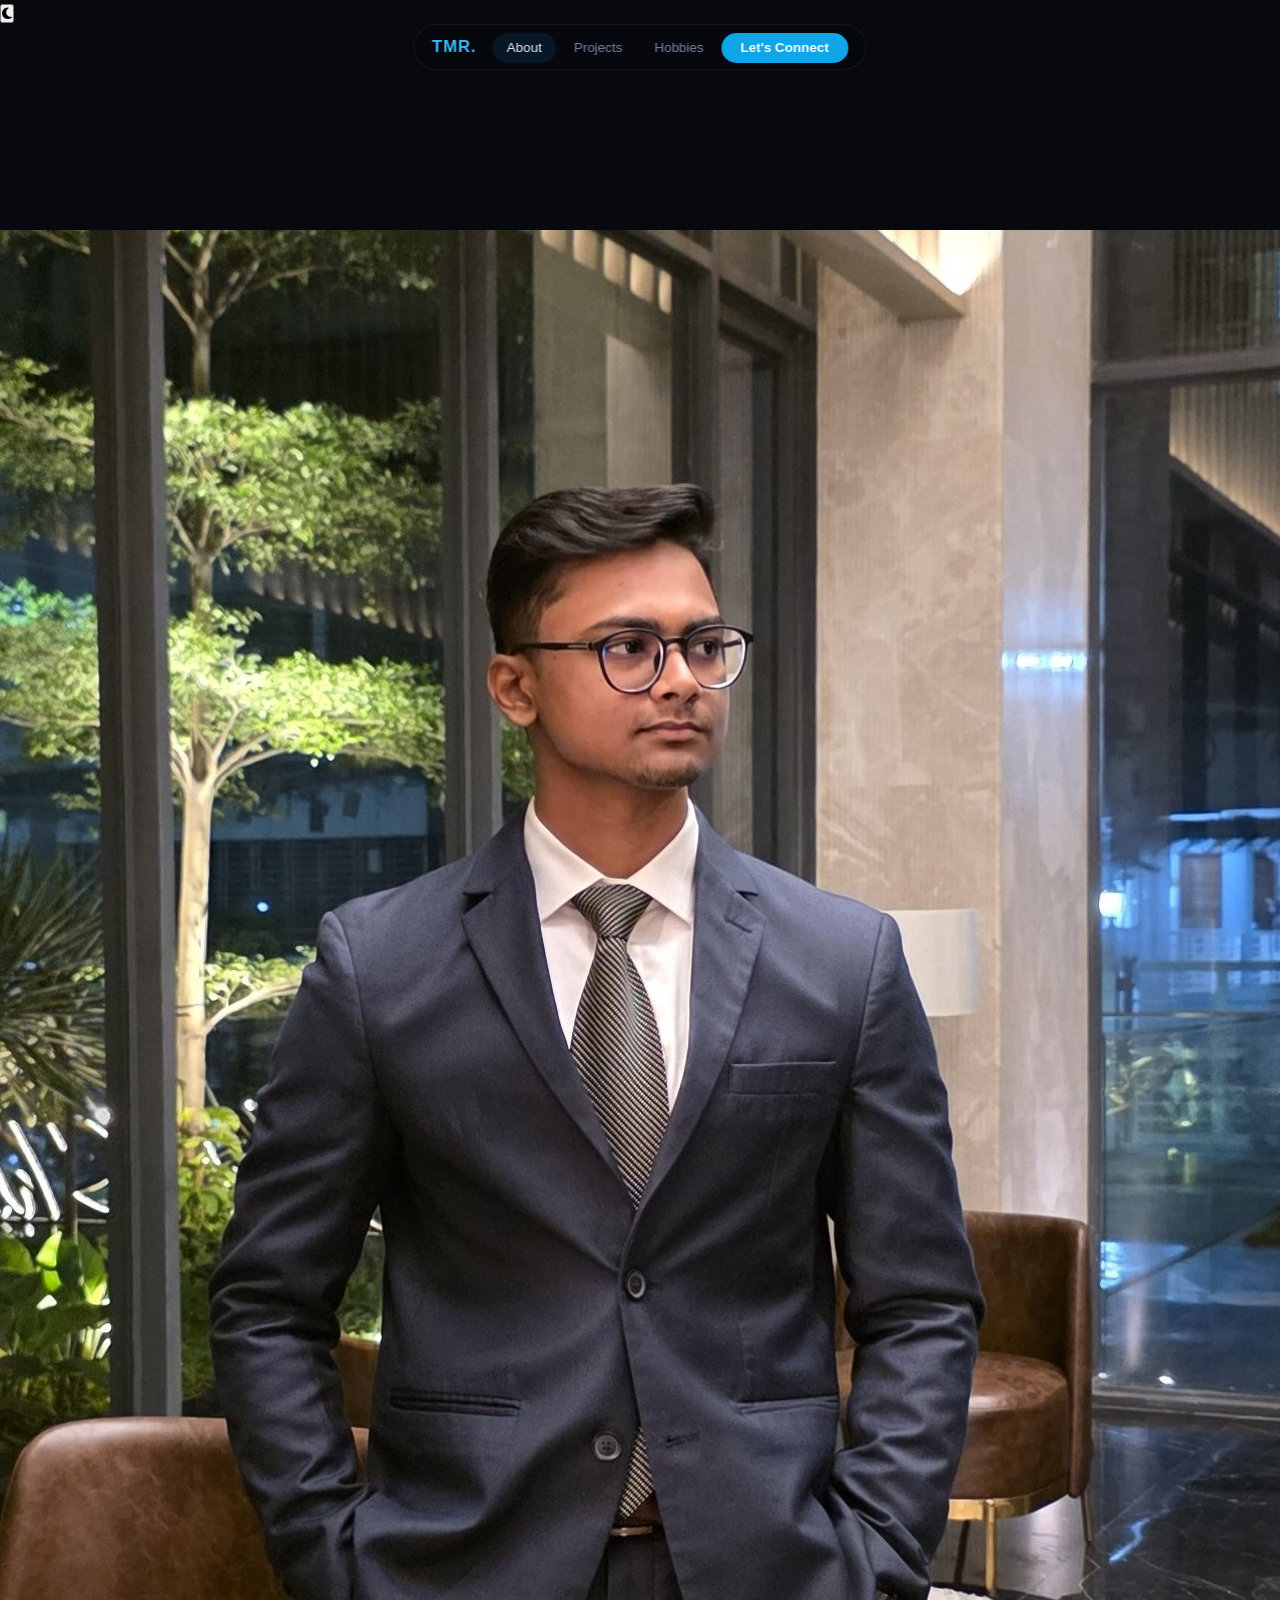
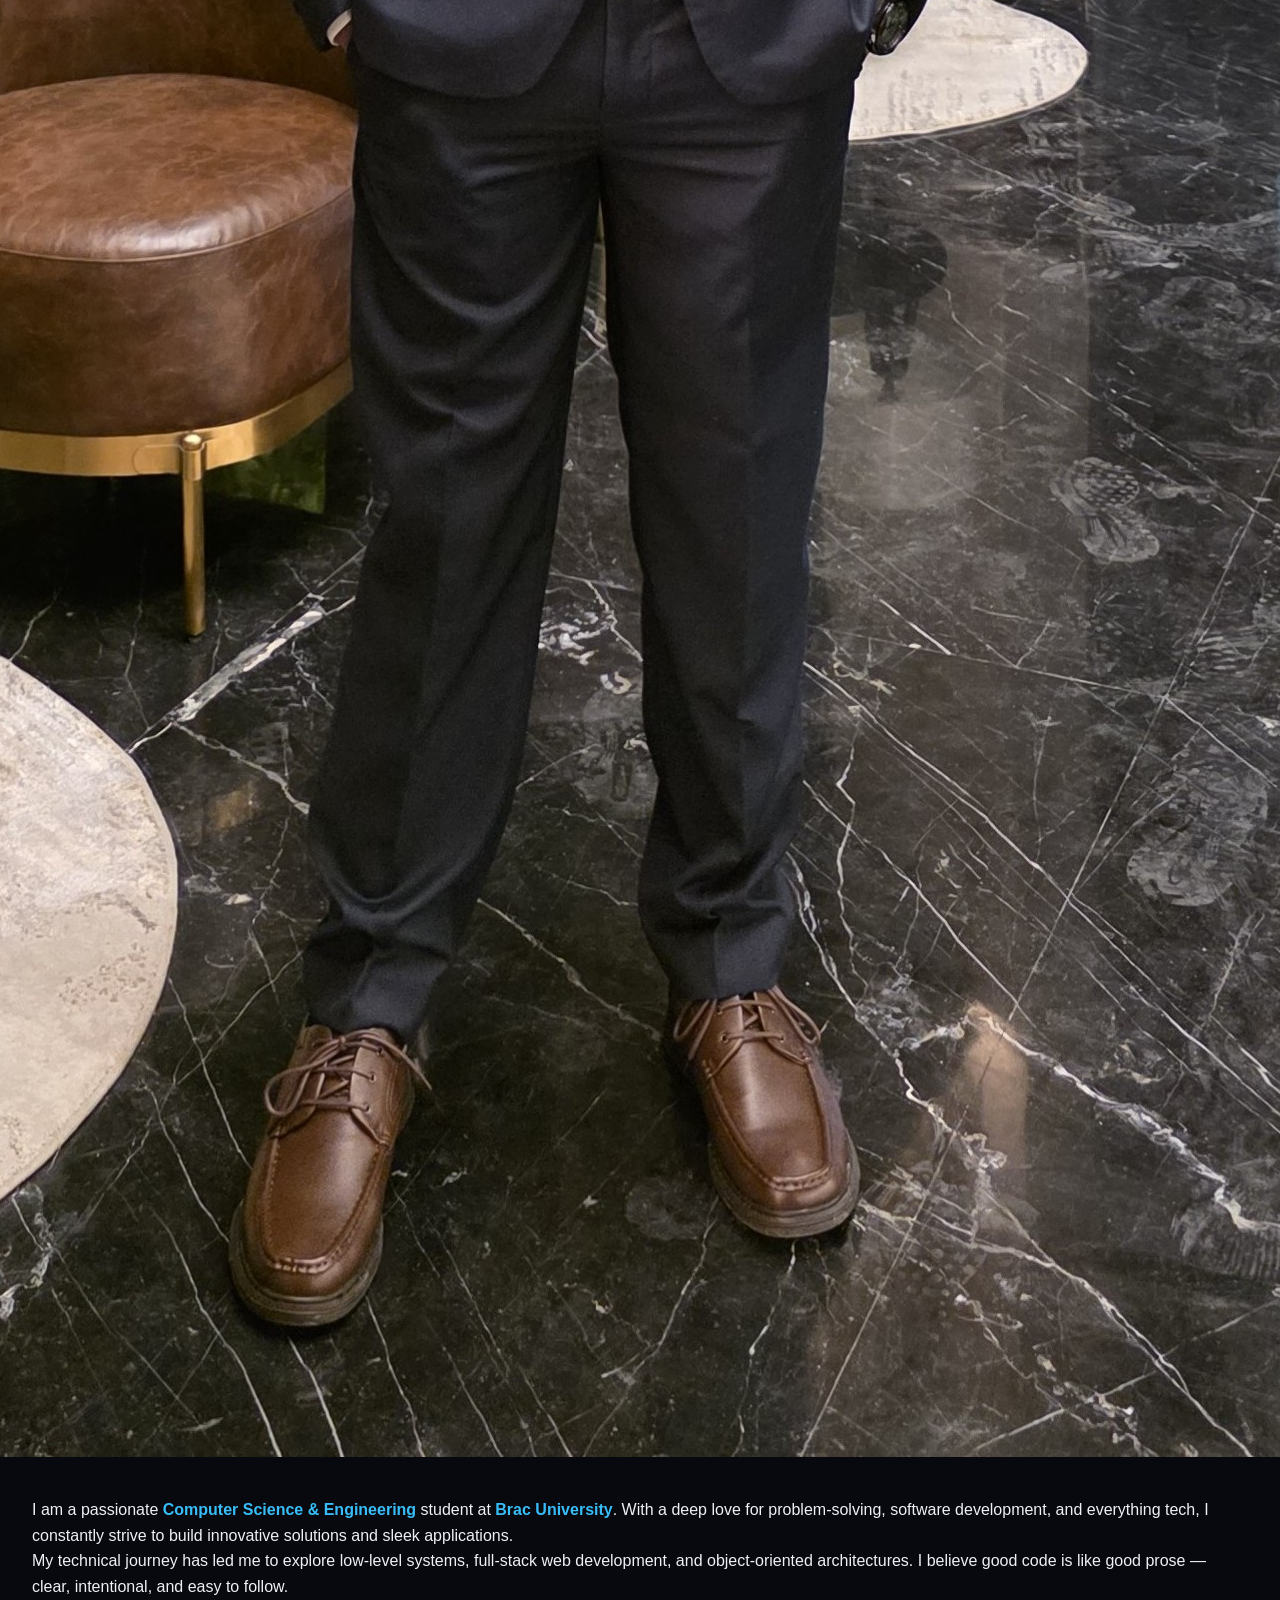
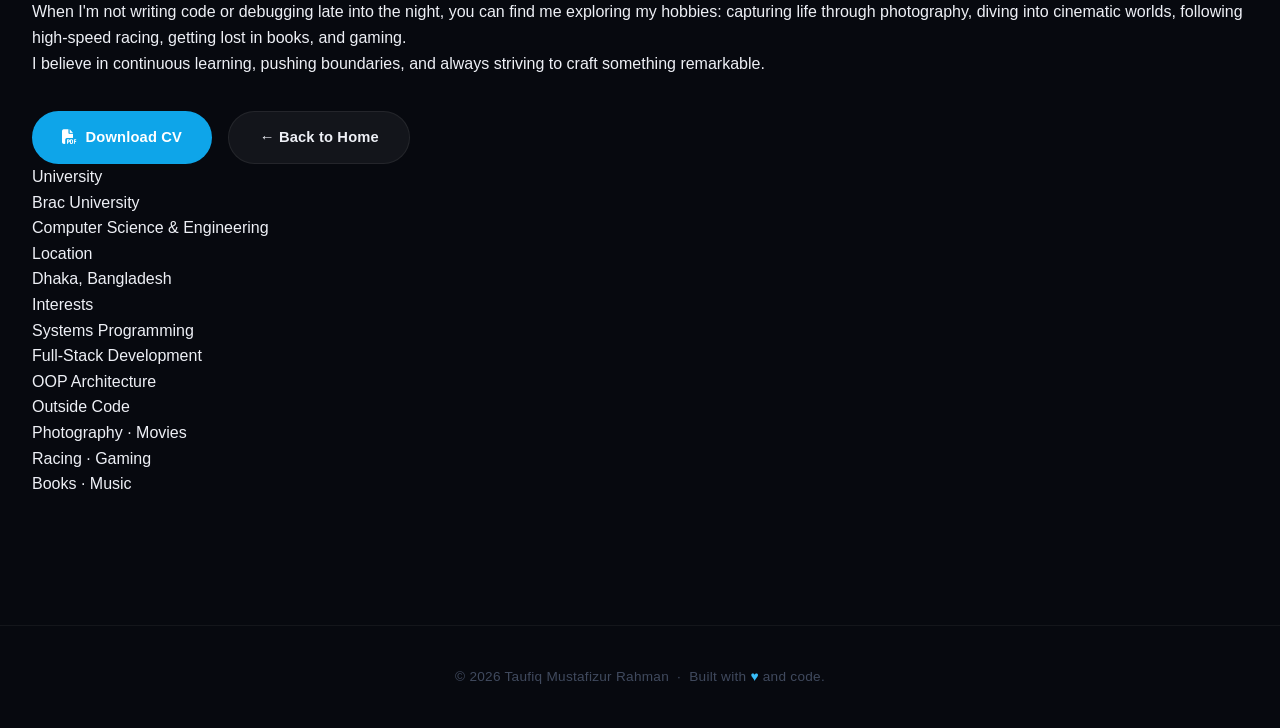
==== commit df778c94: "Update about.html" ====
--- a/about.html
+++ b/about.html
@@ -1,31 +1,32 @@
 <!DOCTYPE html>
-<html lang="en">
+<html lang="en" data-theme="light">
+
 <head>
     <meta charset="UTF-8">
     <meta name="viewport" content="width=device-width, initial-scale=1.0">
     <title>About | Taufiq Mustafizur Rahman</title>
-    <meta name="description" content="About Taufiq Mustafizur Rahman — CSE student at Brac University, developer and creator.">
+    <meta name="description" content="About Taufiq Mustafizur Rahman — CSE student at Brac University.">
+    <script>(function(){var t=localStorage.getItem('tmr-theme')||'light';document.documentElement.setAttribute('data-theme',t);document.documentElement.classList.add('no-transition');window.addEventListener('DOMContentLoaded',function(){setTimeout(function(){document.documentElement.classList.remove('no-transition');},50);});}());</script>
     <link rel="preconnect" href="https://fonts.googleapis.com">
     <link rel="preconnect" href="https://fonts.gstatic.com" crossorigin>
-    <link href="https://fonts.googleapis.com/css2?family=Plus+Jakarta+Sans:wght@300;400;500;600;700;800&family=Fira+Code:wght@400;500;600&display=swap" rel="stylesheet">
+    <link href="https://fonts.googleapis.com/css2?family=Inter:wght@300;400;500;600;700;800&family=JetBrains+Mono:wght@400;500&display=swap" rel="stylesheet">
     <link rel="stylesheet" href="https://cdnjs.cloudflare.com/ajax/libs/font-awesome/6.4.0/css/all.min.css">
     <link rel="stylesheet" href="style.css">
 </head>
+
 <body>
-    <!-- Animated Background -->
-    <div class="portfolio-bg">
-        <div class="orb orb-1"></div>
-        <div class="orb orb-2"></div>
-        <div class="orb orb-3"></div>
-        <div class="orb orb-4"></div>
-    </div>
+    <div class="page-border page-border-top"></div>
+    <div class="page-border page-border-bottom"></div>
+    <div class="page-border page-border-left"></div>
+    <div class="page-border page-border-right"></div>
 
-    <div class="particles-container" id="particles"></div>
-    <div class="cursor-glow" id="cursorGlow"></div>
+    <button class="theme-toggle" id="themeToggle" aria-label="Toggle dark mode">
+        <i class="fa-solid fa-moon"></i>
+    </button>
 
     <nav class="navbar">
         <div class="nav-container">
-            <a href="index.html" class="logo">TMR</a>
+            <a href="index.html" class="logo">TMR.</a>
             <ul class="nav-links">
                 <li><a href="about.html">About</a></li>
                 <li><a href="projects.html">Projects</a></li>
@@ -41,24 +42,63 @@
     </nav>
 
     <div class="about-page">
-        <div class="about-card">
-            <h1 class="title">About Me</h1>
 
-            <p class="description">
-                I am a passionate <span class="about-highlight">Computer Science & Engineering</span> student at <span class="about-highlight">Brac University</span>. With a deep love for problem-solving, software development, and everything tech, I constantly strive to build innovative solutions and sleek applications. My technical journey has led me to explore low-level systems, full-stack web development, and object-oriented architectures.
-            </p>
+        <div class="about-header fade-in">
+            <div class="about-header-text">
+                <p class="about-pretitle">// taufiq.mustafizur.rahman</p>
+                <h1 class="about-title">About Me</h1>
+            </div>
+            <img src="profile.jpg" alt="Taufiq Mustafizur Rahman" class="about-img">
+        </div>
 
-            <p class="description">
-                When I'm not writing code or debugging late into the night, you can find me exploring my hobbies: capturing life through photography, diving into cinematic worlds, following high-speed racing, getting lost in books, and gaming. I believe in continuous learning, pushing boundaries, and always striving to craft something remarkable.
-            </p>
+        <div class="about-body">
+            <div class="about-text fade-in">
+                <p>
+                    I am a passionate <span class="about-highlight">Computer Science &amp; Engineering</span> student at <span class="about-highlight">Brac University</span>. With a deep love for problem-solving, software development, and everything tech, I constantly strive to build innovative solutions and sleek applications.
+                </p>
+                <p>
+                    My technical journey has led me to explore low-level systems, full-stack web development, and object-oriented architectures. I believe good code is like good prose — clear, intentional, and easy to follow.
+                </p>
+                <p>
+                    When I'm not writing code or debugging late into the night, you can find me exploring my hobbies: capturing life through photography, diving into cinematic worlds, following high-speed racing, getting lost in books, and gaming.
+                </p>
+                <p>
+                    I believe in continuous learning, pushing boundaries, and always striving to craft something remarkable.
+                </p>
 
-            <div class="btn-row">
-                <a href="CV.pdf" target="_blank" class="btn-primary glow-btn"><i class="fa-solid fa-file-pdf"></i> Download CV</a>
-                <a href="index.html" class="btn-secondary">← Back to Home</a>
+                <div class="btn-row">
+                    <a href="CV.pdf" target="_blank" class="btn-primary"><i class="fa-solid fa-file-pdf"></i> Download CV</a>
+                    <a href="index.html" class="btn-secondary">← Back to Home</a>
+                </div>
+            </div>
+
+            <div class="about-sidebar fade-in">
+                <div class="sidebar-block">
+                    <div class="sidebar-label">University</div>
+                    <div class="sidebar-value">Brac University<br>Computer Science &amp; Engineering</div>
+                </div>
+                <div class="sidebar-block">
+                    <div class="sidebar-label">Location</div>
+                    <div class="sidebar-value">Dhaka, Bangladesh</div>
+                </div>
+                <div class="sidebar-block">
+                    <div class="sidebar-label">Interests</div>
+                    <div class="sidebar-value">Systems Programming<br>Full-Stack Development<br>OOP Architecture</div>
+                </div>
+                <div class="sidebar-block">
+                    <div class="sidebar-label">Outside Code</div>
+                    <div class="sidebar-value">Photography · Movies<br>Racing · Gaming<br>Books · Music</div>
+                </div>
             </div>
         </div>
+
     </div>
+
+    <footer>
+        <p>© <span id="year"></span> Taufiq Mustafizur Rahman &nbsp;·&nbsp; Built with <span class="heart">♥</span> and code.</p>
+    </footer>
 
     <script src="script.js"></script>
 </body>
+
 </html>
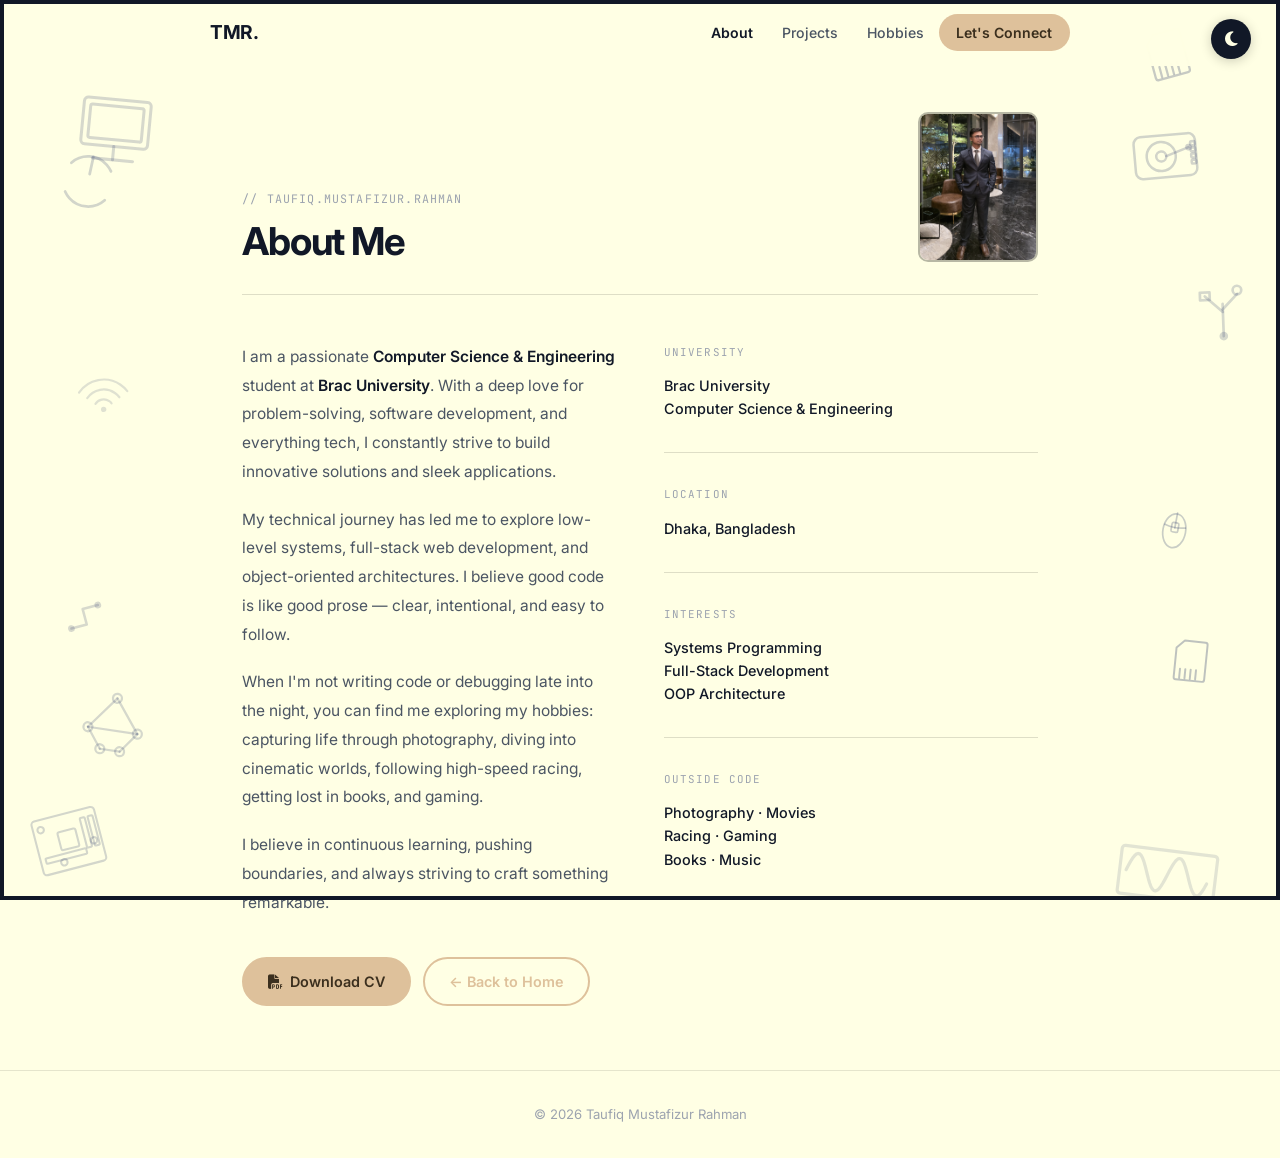
==== commit c29a46a0: "Update about.html" ====
--- a/about.html
+++ b/about.html
@@ -95,7 +95,7 @@
     </div>
 
     <footer>
-        <p>© <span id="year"></span> Taufiq Mustafizur Rahman &nbsp;·&nbsp; Built with <span class="heart">♥</span> and code.</p>
+        <p>© <span id="year"></span> Taufiq Mustafizur Rahman</p>
     </footer>
 
     <script src="script.js"></script>
--- a/style.css
+++ b/style.css
@@ -1,242 +1,258 @@
 /* ============================================================
-   PORTFOLIO — PROFESSIONAL REDESIGN
-   Font: Plus Jakarta Sans (all) + Fira Code (mono)
+   TMR PORTFOLIO — gkoberger.com inspired redesign
+   Light mode: #FFFFE4 (warm cream)
+   Dark mode:  #1c2a62 (deep navy blue)
+   Font: Inter (professional, clean)
    ============================================================ */
 
+@import url('https://fonts.googleapis.com/css2?family=Inter:wght@300;400;500;600;700;800&family=JetBrains+Mono:wght@400;500&display=swap');
+
+/* ===== CSS VARIABLES ===== */
 :root {
-    --bg-color: #07090f;
-    --bg-secondary: #0d1117;
-    --bg-card: rgba(255, 255, 255, 0.04);
-    --bg-card-hover: rgba(255, 255, 255, 0.07);
-    --text-primary: #eef0f6;
-    --text-secondary: #7a86a0;
-    --text-muted: #404a5e;
-    --accent: #0ea5e9;
-    --accent-light: #38bdf8;
-    --glass-border: rgba(255, 255, 255, 0.07);
-    --glass-border-hover: rgba(14, 165, 233, 0.25);
-    --font-body: 'Plus Jakarta Sans', sans-serif;
-    --font-mono: 'Fira Code', monospace;
-    --radius-sm: 10px;
-    --radius-md: 16px;
-    --radius-lg: 20px;
-    --radius-xl: 24px;
-    --transition: all 0.3s cubic-bezier(0.4, 0, 0.2, 1);
-}
-
-* {
+    /* Light mode (default) */
+    --bg:            #FFFFE4;
+    --bg-card:       rgba(255, 255, 228, 0.85);
+    --bg-hover:      rgba(0, 0, 0, 0.04);
+    --border:        rgba(0, 0, 0, 0.13);
+    --border-accent: rgba(0, 0, 0, 0.28);
+    --text-primary:  #111827;
+    --text-secondary:#4b5563;
+    --text-muted:    #9ca3af;
+    --accent:        #1d4ed8;
+    --accent-light:  #3b82f6;
+    --link:          #111827;
+    --link-hover:    #1d4ed8;
+    --nav-bg:        rgba(255, 255, 228, 0.94);
+    --tag-bg:        rgba(0, 0, 0, 0.06);
+    --tag-text:      #374151;
+    --input-bg:      rgba(0, 0, 0, 0.04);
+    --card-shadow:   0 2px 12px rgba(0,0,0,0.08);
+    --card-shadow-hover: 0 8px 32px rgba(0,0,0,0.14);
+    --footer-border: rgba(0, 0, 0, 0.1);
+    --toggle-bg:     #111827;
+    --toggle-icon:   #FFFFE4;
+
+    --font-body:   'Inter', -apple-system, BlinkMacSystemFont, 'Segoe UI', sans-serif;
+    --font-mono:   'JetBrains Mono', 'Fira Code', monospace;
+    --radius-sm:   6px;
+    --radius-md:   10px;
+    --radius-lg:   14px;
+    --transition:  all 0.25s cubic-bezier(0.4, 0, 0.2, 1);
+}
+
+/* Dark Mode — #1c2a62 deep navy, muted tones */
+[data-theme="dark"] {
+    --bg:            #1c2a62;
+    --bg-card:       #202e68;
+    --bg-hover:      rgba(123, 154, 204, 0.06);
+    --border:        rgba(123, 154, 204, 0.13);
+    --border-accent: rgba(123, 154, 204, 0.25);
+    --text-primary:  #B8C4D8;
+    --text-secondary:#7E8CA3;
+    --text-muted:    #566178;
+    --accent:        #7B9ACC;
+    --accent-light:  #96B0D8;
+    --link:          #B8C4D8;
+    --link-hover:    #96B0D8;
+    --nav-bg:        rgba(28, 42, 98, 0.96);
+    --tag-bg:        rgba(123, 154, 204, 0.1);
+    --tag-text:      #96B0D8;
+    --input-bg:      rgba(123, 154, 204, 0.06);
+    --card-shadow:   0 2px 12px rgba(0,0,0,0.4);
+    --card-shadow-hover: 0 8px 32px rgba(0,0,0,0.5);
+    --footer-border: rgba(123, 154, 204, 0.1);
+    --toggle-bg:     #B8C4D8;
+    --toggle-icon:   #1c2a62;
+}
+
+/* Prevent FOUC on theme load */
+.no-transition, .no-transition * {
+    transition: none !important;
+}
+
+/* ===== RESET ===== */
+*, *::before, *::after {
     margin: 0;
     padding: 0;
     box-sizing: border-box;
 }
 
-html { scroll-behavior: smooth; }
+html {
+    scroll-behavior: smooth;
+    font-size: 16px;
+}
 
 body {
     font-family: var(--font-body);
-    background-color: var(--bg-color);
-    color: var(--text-primary);
-    line-height: 1.6;
+    background-color: var(--bg);
+    color: var(--text-primary);
+    line-height: 1.7;
     overflow-x: hidden;
+    transition: background-color 0.3s ease, color 0.3s ease;
+    min-height: 100vh;
     position: relative;
 }
 
-/* ===== ANIMATED BACKGROUND ===== */
-.portfolio-bg {
+/* ===== BACKGROUND DOODLE CANVAS ===== */
+#bgDoodles {
     position: fixed;
     top: 0; left: 0;
     width: 100vw; height: 100vh;
-    z-index: -3;
+    z-index: 0;
     pointer-events: none;
-    overflow: hidden;
-    background: #07090f;
-}
-
-.portfolio-bg::after {
-    content: '';
-    position: absolute;
-    inset: 0;
-    background-image:
-        linear-gradient(rgba(14, 165, 233, 0.03) 1px, transparent 1px),
-        linear-gradient(90deg, rgba(14, 165, 233, 0.03) 1px, transparent 1px);
-    background-size: 72px 72px;
-}
-
-.orb {
-    position: absolute;
+}
+
+/* Ensure all page content layers sit above the doodle canvas */
+.navbar, .hero, .explore-section, .page-wrapper,
+.about-page, .connect-page, .subpage-wrap,
+footer, .theme-toggle, .page-border {
+    position: relative;
+    z-index: 1;
+}
+
+/* ===== BORDER FRAME (gkoberger-inspired) ===== */
+.page-border {
+    position: fixed;
+    z-index: 9998;  /* Override the z-index:1 from content layer rule */
+    pointer-events: none;
+}
+
+.page-border-top {
+    top: 0; left: 0; right: 0;
+    height: 4px;
+    background: var(--text-primary);
+    transition: background 0.3s ease;
+}
+
+.page-border-bottom {
+    bottom: 0; left: 0; right: 0;
+    height: 4px;
+    background: var(--text-primary);
+    transition: background 0.3s ease;
+}
+
+.page-border-left {
+    top: 0; left: 0; bottom: 0;
+    width: 4px;
+    background: var(--text-primary);
+    transition: background 0.3s ease;
+}
+
+.page-border-right {
+    top: 0; right: 0; bottom: 0;
+    width: 4px;
+    background: var(--text-primary);
+    transition: background 0.3s ease;
+}
+
+/* ===== THEME TOGGLE ===== */
+.theme-toggle {
+    position: fixed;
+    top: 1.2rem;
+    right: 1.8rem;
+    z-index: 9999;
+    background: var(--toggle-bg);
+    color: var(--toggle-icon);
+    border: none;
+    width: 40px;
+    height: 40px;
     border-radius: 50%;
-    filter: blur(100px);
-    pointer-events: none;
-}
-
-.orb-1 {
-    width: 700px; height: 700px;
-    background: radial-gradient(circle, rgba(14, 165, 233, 0.18) 0%, transparent 70%);
-    top: -200px; left: -250px;
-    animation: floatOrb1 22s ease-in-out infinite;
-}
-
-.orb-2 {
-    width: 500px; height: 500px;
-    background: radial-gradient(circle, rgba(2, 132, 199, 0.12) 0%, transparent 70%);
-    bottom: -100px; right: -150px;
-    animation: floatOrb2 28s 4s ease-in-out infinite;
-}
-
-.orb-3 {
-    width: 350px; height: 350px;
-    background: radial-gradient(circle, rgba(14, 165, 233, 0.08) 0%, transparent 70%);
-    top: 40%; left: 40%;
-    animation: floatOrb3 20s 8s ease-in-out infinite;
-}
-
-.orb-4 { display: none; }
-
-@keyframes floatOrb1 {
-    0%, 100% { transform: translate(0, 0); }
-    50% { transform: translate(50px, 40px); }
-}
-@keyframes floatOrb2 {
-    0%, 100% { transform: translate(0, 0); }
-    50% { transform: translate(-40px, -50px); }
-}
-@keyframes floatOrb3 {
-    0%, 100% { transform: translate(0, 0); }
-    50% { transform: translate(-30px, 30px); }
-}
-
-/* ===== CURSOR GLOW ===== */
-.cursor-glow {
+    cursor: pointer;
+    display: flex;
+    align-items: center;
+    justify-content: center;
+    font-size: 1.05rem;
+    transition: var(--transition);
+    box-shadow: 0 2px 12px rgba(0,0,0,0.2);
+}
+
+.theme-toggle:hover {
+    transform: scale(1.1) rotate(15deg);
+    box-shadow: 0 4px 20px rgba(0,0,0,0.3);
+}
+
+/* ===== NAVBAR ===== */
+.navbar {
     position: fixed;
-    width: 350px; height: 350px;
-    border-radius: 50%;
-    background: radial-gradient(circle, rgba(14, 165, 233, 0.06) 0%, transparent 70%);
-    pointer-events: none;
-    z-index: -1;
-    transform: translate(-50%, -50%);
-}
-
-/* ===== FLOATING PARTICLES ===== */
-.particles-container {
-    position: fixed;
-    top: 0; left: 0;
-    width: 100vw; height: 100vh;
-    z-index: -2;
-    pointer-events: none;
-    overflow: hidden;
-}
-
-.particle {
-    position: absolute;
-    border-radius: 50%;
-    opacity: 0;
-    animation: particleFloat linear infinite;
-}
-
-@keyframes particleFloat {
-    0% { transform: translateY(100vh) scale(0); opacity: 0; }
-    10% { opacity: 1; }
-    90% { opacity: 0.5; }
-    100% { transform: translateY(-100px) scale(1); opacity: 0; }
-}
-
-/* ===== TYPOGRAPHY ===== */
-h1, h2, h3 {
-    font-family: var(--font-body);
-    font-weight: 800;
-    letter-spacing: -0.025em;
-}
-
-/* Accent — single solid color, no gradients on text */
-.name-accent {
-    color: var(--accent-light);
-    display: block;
-}
-
-/* ===== GLASSMORPHISM ===== */
-.glassmorphism {
-    background: var(--bg-card);
+    top: 0;
+    left: 0;
+    right: 0;
+    z-index: 1000;
+    padding: 0.9rem 2.5rem;
+    background: var(--nav-bg);
     backdrop-filter: blur(20px);
     -webkit-backdrop-filter: blur(20px);
-    border: 1px solid var(--glass-border);
-    border-radius: var(--radius-lg);
-}
-
-/* ===== NAVIGATION ===== */
-.navbar {
-    position: fixed;
-    top: 1.5rem;
-    left: 50%;
-    transform: translateX(-50%);
-    z-index: 1000;
-    padding: 0.55rem 1.1rem;
-    background: rgba(7, 9, 15, 0.75);
-    backdrop-filter: blur(24px);
-    -webkit-backdrop-filter: blur(24px);
-    border: 1px solid rgba(255, 255, 255, 0.07);
-    border-radius: 100px;
-    transition: var(--transition);
-    width: auto;
-    max-width: 640px;
+    border-bottom: 1px solid transparent;
+    transition: border-color 0.3s ease, background 0.3s ease;
 }
 
 .navbar.scrolled {
-    background: rgba(7, 9, 15, 0.95);
-    border-color: rgba(14, 165, 233, 0.2);
-    box-shadow: 0 8px 32px rgba(0, 0, 0, 0.5);
+    border-bottom-color: var(--border);
+    box-shadow: 0 2px 20px rgba(0,0,0,0.06);
 }
 
 .nav-container {
+    max-width: 860px;
+    margin: 0 auto;
     display: flex;
     justify-content: space-between;
     align-items: center;
-    gap: 1rem;
 }
 
 .logo {
     font-family: var(--font-body);
-    font-size: 1.05rem;
-    font-weight: 800;
-    color: var(--accent-light);
+    font-size: 1.2rem;
+    font-weight: 700;
+    font-style: normal;
+    color: var(--text-primary);
     text-decoration: none;
-    letter-spacing: 0.05em;
-    white-space: nowrap;
-}
+    letter-spacing: -0.02em;
+    transition: color 0.2s;
+}
+
+.logo:hover { color: var(--accent); }
 
 .nav-links {
     display: flex;
     list-style: none;
-    gap: 0.2rem;
+    gap: 0.1rem;
     align-items: center;
 }
 
 .nav-links a {
     color: var(--text-secondary);
     text-decoration: none;
-    font-size: 0.84rem;
+    font-size: 0.88rem;
     font-weight: 500;
     transition: var(--transition);
-    padding: 0.45rem 0.9rem;
+    padding: 0.4rem 0.85rem;
     border-radius: 100px;
+    display: block;
 }
 
 .nav-links a:hover {
     color: var(--text-primary);
-    background: rgba(255, 255, 255, 0.06);
+    background: var(--bg-hover);
+}
+
+.nav-links a.active-link {
+    color: var(--text-primary);
+    font-weight: 600;
 }
 
 .btn-nav {
-    background: var(--accent) !important;
-    color: #fff !important;
-    font-weight: 700 !important;
-    padding: 0.45rem 1.2rem !important;
+    background: #DEC19B !important;
+    color: #3b2f1e !important;
+    font-weight: 600 !important;
+    padding: 0.4rem 1.1rem !important;
     border-radius: 100px !important;
+    transition: opacity 0.2s !important;
 }
 
 .btn-nav:hover {
-    background: var(--accent-light) !important;
-    box-shadow: 0 4px 20px rgba(14, 165, 233, 0.4) !important;
-    color: #fff !important;
+    opacity: 0.85 !important;
+    background: #d4b288 !important;
+    color: #3b2f1e !important;
 }
 
 .hamburger {
@@ -244,851 +260,870 @@
     flex-direction: column;
     gap: 5px;
     cursor: pointer;
+    padding: 4px;
 }
 
 .hamburger span {
     width: 22px; height: 2px;
-    background-color: var(--text-primary);
+    background: var(--text-primary);
     transition: var(--transition);
     border-radius: 2px;
-}
-
-/* ===== BUTTONS ===== */
-.btn-primary,
+    display: block;
+}
+
+/* ===== PAGE LAYOUT ===== */
+.page-wrapper {
+    max-width: 860px;
+    margin: 0 auto;
+    padding: 0 2rem;
+}
+
+/* First section inside page-wrapper needs top breathing room for fixed navbar */
+.page-wrapper .section {
+    padding-top: 7rem;
+}
+
+/* ===== HERO SECTION ===== */
+.hero {
+    min-height: 100vh;
+    display: flex;
+    align-items: center;
+    padding: 7rem 2rem 4rem;
+    max-width: 860px;
+    margin: 0 auto;
+}
+
+.hero-inner {
+    display: flex;
+    align-items: flex-start;
+    gap: 3.5rem;
+    width: 100%;
+}
+
+.hero-image-wrap {
+    flex-shrink: 0;
+    position: relative;
+}
+
+.hero-image-wrap img {
+    width: 160px;
+    height: 200px;
+    object-fit: cover;
+    object-position: center top;
+    border-radius: var(--radius-md);
+    border: 2px solid var(--border-accent);
+    display: block;
+    filter: grayscale(15%);
+    transition: filter 0.3s ease;
+}
+
+.hero-image-wrap img:hover {
+    filter: grayscale(0%);
+}
+
+.hero-text-block {
+    flex: 1;
+    min-width: 0;
+}
+
+.hero-label {
+    font-family: var(--font-mono);
+    font-size: 0.75rem;
+    font-weight: 400;
+    color: var(--text-muted);
+    letter-spacing: 0.08em;
+    text-transform: uppercase;
+    margin-bottom: 1rem;
+    display: flex;
+    align-items: center;
+    gap: 0.6rem;
+}
+
+.hero-label::before {
+    content: '';
+    display: inline-block;
+    width: 24px; height: 1px;
+    background: var(--text-muted);
+    flex-shrink: 0;
+}
+
+.greeting-name {
+    font-family: var(--font-body);
+    font-size: 3.4rem;
+    font-weight: 800;
+    font-style: normal;
+    line-height: 1.1;
+    color: #DEC19B;
+    margin-bottom: 0.8rem;
+    letter-spacing: -0.03em;
+}
+
+.greeting-name .name-first {
+    display: block;
+    font-style: normal;
+    font-weight: 500;
+    font-size: 0.85rem;
+    font-family: var(--font-mono);
+    color: var(--text-muted);
+    letter-spacing: 0.1em;
+    text-transform: uppercase;
+    margin-bottom: 0.4rem;
+}
+
+.hero-tagline {
+    font-size: 1.05rem;
+    color: var(--text-secondary);
+    line-height: 1.75;
+    margin-bottom: 2rem;
+    max-width: 440px;
+}
+
+.hero-tagline strong {
+    color: var(--text-primary);
+    font-weight: 600;
+}
+
+/* ===== HERO BUTTONS ===== */
+.hero-buttons {
+    display: flex;
+    gap: 0.75rem;
+    flex-wrap: wrap;
+    margin-bottom: 2rem;
+}
+
+.btn-primary {
+    display: inline-flex;
+    align-items: center;
+    gap: 0.5rem;
+    padding: 0.65rem 1.5rem;
+    border-radius: 100px;
+    text-decoration: none;
+    font-family: var(--font-body);
+    font-size: 0.9rem;
+    font-weight: 600;
+    background: #DEC19B;
+    color: #3b2f1e;
+    transition: var(--transition);
+    border: 2px solid #DEC19B;
+    cursor: pointer;
+}
+
+.btn-primary:hover {
+    opacity: 0.85;
+    background: #d4b288;
+    border-color: #d4b288;
+    transform: translateY(-2px);
+    box-shadow: var(--card-shadow-hover);
+}
+
 .btn-secondary {
     display: inline-flex;
     align-items: center;
     gap: 0.5rem;
-    padding: 0.85rem 1.9rem;
+    padding: 0.65rem 1.5rem;
     border-radius: 100px;
     text-decoration: none;
     font-family: var(--font-body);
-    font-size: 0.92rem;
+    font-size: 0.9rem;
     font-weight: 600;
+    background: transparent;
+    color: #DEC19B;
+    border: 2px solid #DEC19B;
     transition: var(--transition);
     cursor: pointer;
-    border: none;
-    letter-spacing: 0.01em;
-}
-
-.btn-primary {
-    background: var(--accent);
-    color: #fff;
-}
-
-.btn-primary:hover {
-    background: var(--accent-light);
-    box-shadow: 0 6px 24px rgba(14, 165, 233, 0.45);
+}
+
+.btn-secondary:hover {
+    background: rgba(222, 193, 155, 0.12);
+    border-color: #d4b288;
     transform: translateY(-2px);
-    color: #fff;
-}
-
-.btn-secondary {
-    background: rgba(255, 255, 255, 0.05);
-    color: var(--text-primary);
-    border: 1px solid var(--glass-border);
-}
-
-.btn-secondary:hover {
-    background: rgba(255, 255, 255, 0.09);
-    border-color: rgba(14, 165, 233, 0.3);
-    transform: translateY(-2px);
-    color: var(--text-primary);
-}
-
-.glow-btn { position: relative; }
-
-/* ===== HERO SOCIAL ICONS ===== */
+    box-shadow: var(--card-shadow);
+}
+
+/* ===== SOCIAL ICONS (hero) ===== */
 .hero-socials {
     display: flex;
     align-items: center;
-    gap: 0.7rem;
-    margin-top: 1.5rem;
+    gap: 0.6rem;
+    flex-wrap: wrap;
 }
 
 .hero-socials a {
     display: flex;
     align-items: center;
     justify-content: center;
-    width: 38px; height: 38px;
+    width: 34px; height: 34px;
     border-radius: 50%;
-    background: rgba(255, 255, 255, 0.05);
-    border: 1px solid rgba(255, 255, 255, 0.08);
+    background: transparent;
+    border: 1.5px solid var(--border);
+    color: var(--text-muted);
+    font-size: 0.85rem;
+    text-decoration: none;
+    transition: var(--transition);
+}
+
+.hero-socials a:hover {
+    border-color: var(--border-accent);
+    color: var(--text-primary);
+    transform: translateY(-2px);
+    box-shadow: var(--card-shadow);
+}
+
+/* ===== EXPLORE SECTION ===== */
+.explore-section {
+    padding: 2rem 2rem 5rem;
+    max-width: 860px;
+    margin: 0 auto;
+}
+
+.explore-grid {
+    display: grid;
+    grid-template-columns: repeat(3, 1fr);
+    gap: 0;
+    border: 1.5px solid var(--border-accent);
+    border-radius: var(--radius-lg);
+    overflow: hidden;
+}
+
+.explore-item {
+    display: flex;
+    flex-direction: column;
+    padding: 1.8rem 1.5rem;
+    text-decoration: none;
+    color: var(--text-primary);
+    border-right: 1.5px solid var(--border);
+    transition: var(--transition);
+    position: relative;
+    background: transparent;
+}
+
+.explore-item:last-child {
+    border-right: none;
+}
+
+.explore-item:hover {
+    background: var(--bg-hover);
+}
+
+.explore-item-icon {
+    font-size: 1.4rem;
+    margin-bottom: 0.8rem;
+    display: block;
+}
+
+.explore-item-title {
+    font-family: var(--font-body);
+    font-size: 1rem;
+    font-weight: 600;
+    font-style: normal;
+    margin-bottom: 0.3rem;
+    transition: color 0.2s;
+}
+
+.explore-item:hover .explore-item-title {
+    color: var(--accent);
+}
+
+.explore-item-desc {
+    font-size: 0.82rem;
+    color: var(--text-muted);
+    line-height: 1.5;
+}
+
+.explore-item-arrow {
+    position: absolute;
+    top: 1.3rem;
+    right: 1.3rem;
+    font-size: 0.85rem;
+    color: var(--text-muted);
+    opacity: 0;
+    transform: translate(-4px, 4px);
+    transition: var(--transition);
+}
+
+.explore-item:hover .explore-item-arrow {
+    opacity: 1;
+    transform: translate(0, 0);
+}
+
+/* ===== SECTION GENERAL ===== */
+.section {
+    padding: 2rem 0 4rem;
+}
+
+.section-header {
+    margin-bottom: 2.5rem;
+    padding-bottom: 1rem;
+    border-bottom: 1.5px solid var(--border);
+}
+
+.section-title {
+    font-family: var(--font-body);
+    font-size: 1.9rem;
+    font-weight: 700;
+    font-style: normal;
+    color: var(--text-primary);
+    letter-spacing: -0.03em;
+}
+
+.section-subtitle {
+    font-size: 0.85rem;
+    color: var(--text-muted);
+    margin-top: 0.4rem;
+    font-family: var(--font-mono);
+}
+
+/* ===== PROJECT CARDS ===== */
+.projects-list {
+    display: flex;
+    flex-direction: column;
+    gap: 0;
+    border: 1.5px solid var(--border-accent);
+    border-radius: var(--radius-lg);
+    overflow: hidden;
+}
+
+.project-card {
+    padding: 2rem 2.2rem;
+    border-bottom: 1.5px solid var(--border);
+    transition: var(--transition);
+    display: flex;
+    justify-content: space-between;
+    align-items: flex-start;
+    gap: 2rem;
+    text-decoration: none;
+    color: inherit;
+    background: transparent;
+    position: relative;
+}
+
+.project-card:last-child {
+    border-bottom: none;
+}
+
+.project-card::before {
+    content: '';
+    position: absolute;
+    left: 0; top: 0; bottom: 0;
+    width: 3px;
+    background: var(--accent);
+    opacity: 0;
+    transition: opacity 0.2s ease;
+}
+
+.project-card:hover {
+    background: var(--bg-hover);
+}
+
+.project-card:hover::before {
+    opacity: 1;
+}
+
+.project-info {
+    flex: 1;
+    min-width: 0;
+}
+
+.project-number {
+    font-family: var(--font-mono);
+    font-size: 0.68rem;
+    color: var(--text-muted);
+    letter-spacing: 0.08em;
+    margin-bottom: 0.5rem;
+}
+
+.project-card h3 {
+    font-family: var(--font-body);
+    font-size: 1.1rem;
+    font-weight: 600;
+    font-style: normal;
+    margin-bottom: 0.5rem;
+    color: var(--text-primary);
+    transition: color 0.2s;
+}
+
+.project-card:hover h3 {
+    color: var(--accent);
+}
+
+.project-card p {
+    font-size: 0.88rem;
     color: var(--text-secondary);
-    font-size: 0.9rem;
+    line-height: 1.7;
+    margin-bottom: 1rem;
+}
+
+.tags {
+    display: flex;
+    gap: 0.4rem;
+    flex-wrap: wrap;
+}
+
+.tags span {
+    font-family: var(--font-mono);
+    font-size: 0.68rem;
+    padding: 0.22rem 0.7rem;
+    background: var(--tag-bg);
+    color: var(--tag-text);
+    border-radius: 100px;
+    border: 1px solid var(--border);
+    letter-spacing: 0.02em;
+}
+
+.project-arrow {
+    flex-shrink: 0;
+    font-size: 1.2rem;
+    color: var(--text-muted);
+    opacity: 0;
+    transform: translateX(-8px);
+    transition: var(--transition);
+    align-self: center;
+}
+
+.project-card:hover .project-arrow {
+    opacity: 1;
+    transform: translateX(0);
+}
+
+/* ===== HOBBY CARDS ===== */
+.hobbies-grid {
+    display: grid;
+    grid-template-columns: repeat(3, 1fr);
+    gap: 0;
+    border: 1.5px solid var(--border-accent);
+    border-radius: var(--radius-lg);
+    overflow: hidden;
+}
+
+.hobby-card {
+    padding: 2rem 1.8rem;
     text-decoration: none;
-    transition: var(--transition);
-}
-
-.hero-socials a:hover {
-    color: var(--accent-light);
-    background: rgba(14, 165, 233, 0.12);
-    border-color: rgba(14, 165, 233, 0.35);
-    transform: translateY(-3px);
-    box-shadow: 0 6px 18px rgba(14, 165, 233, 0.2);
-}
-
-/* ===== MAIN LAYOUT ===== */
-main {
-    max-width: 1200px;
+    color: var(--text-primary);
+    border-right: 1.5px solid var(--border);
+    border-bottom: 1.5px solid var(--border);
+    display: block;
+    transition: var(--transition);
+    background: transparent;
+    position: relative;
+}
+
+.hobby-card:nth-child(3n) {
+    border-right: none;
+}
+
+.hobby-card:nth-child(n+4) {
+    border-bottom: none;
+}
+
+.hobby-card:hover {
+    background: var(--bg-hover);
+}
+
+.hobby-icon {
+    font-size: 1.8rem;
+    margin-bottom: 0.8rem;
+    display: block;
+}
+
+.hobby-card h3 {
+    font-family: var(--font-body);
+    font-size: 0.95rem;
+    font-weight: 600;
+    font-style: normal;
+    margin-bottom: 0.3rem;
+    color: var(--text-primary);
+    transition: color 0.2s;
+}
+
+.hobby-card:hover h3 {
+    color: var(--accent);
+}
+
+.hobby-card p {
+    font-size: 0.8rem;
+    color: var(--text-muted);
+    line-height: 1.5;
+}
+
+.hobby-arrow {
+    position: absolute;
+    top: 1.2rem;
+    right: 1.2rem;
+    font-size: 0.78rem;
+    color: var(--text-muted);
+    opacity: 0;
+    transform: translate(-3px, 3px);
+    transition: var(--transition);
+}
+
+.hobby-card:hover .hobby-arrow {
+    opacity: 1;
+    transform: translate(0, 0);
+}
+
+/* ===== ABOUT PAGE ===== */
+.about-page {
+    min-height: 100vh;
+    padding: 7rem 2rem 4rem;
+    max-width: 860px;
     margin: 0 auto;
-    padding: 0 2rem;
-}
-
-.section { padding: 5rem 0; }
-
-.section-title {
-    font-family: var(--font-body);
-    font-size: 2.2rem;
-    font-weight: 800;
-    color: var(--text-primary);
+}
+
+.about-header {
     margin-bottom: 3rem;
-    position: relative;
-    display: inline-flex;
-    align-items: center;
-    gap: 0.75rem;
-    letter-spacing: -0.025em;
-}
-
-.section-title::before {
-    content: '';
-    display: inline-block;
-    width: 8px; height: 8px;
-    background: var(--accent);
-    border-radius: 50%;
+    padding-bottom: 2rem;
+    border-bottom: 1.5px solid var(--border);
+    display: flex;
+    align-items: flex-end;
+    justify-content: space-between;
+    gap: 2rem;
+}
+
+.about-header-text {}
+
+.about-pretitle {
+    font-family: var(--font-mono);
+    font-size: 0.73rem;
+    color: var(--text-muted);
+    letter-spacing: 0.1em;
+    text-transform: uppercase;
+    margin-bottom: 0.6rem;
+}
+
+.about-title {
+    font-family: var(--font-body);
+    font-size: 2.4rem;
+    font-weight: 700;
+    font-style: normal;
+    color: var(--text-primary);
+    letter-spacing: -0.03em;
+    line-height: 1.1;
+}
+
+.about-img {
     flex-shrink: 0;
-}
-
-.section-title::after { display: none; }
-
-/* ===== HERO SECTION ===== */
-.hero {
-    min-height: 100vh;
-    display: flex;
-    align-items: center;
-    padding-top: 5rem;
-    overflow: hidden;
-}
-
-.hero-content {
-    display: flex;
-    align-items: center;
-    justify-content: space-between;
-    gap: 4rem;
-    width: 100%;
-    position: relative;
-    flex-direction: row-reverse;
-}
-
-/* ===== HERO IMAGE — PASSPORT STYLE ===== */
-.hero-image-container {
-    flex: 0 0 auto;
-    position: relative;
-    width: 200px;
-    height: 260px;
-    margin-right: 0;
-}
-
-/* ===== TECH NEWS ===== */
-.hero-news {
-    flex: 0 0 280px;
-    height: 300px;
-    display: flex;
-    flex-direction: column;
-    padding: 1.2rem;
-    border: 1px solid var(--glass-border);
-    border-radius: var(--radius-lg);
-    background: var(--bg-card);
-    backdrop-filter: blur(12px);
-    overflow: hidden;
-}
-
-.news-header {
-    font-family: var(--font-body);
-    font-weight: 700;
-    font-size: 1.05rem;
-    color: var(--text-primary);
-    margin-bottom: 0.8rem;
-    display: flex;
-    align-items: center;
-    gap: 0.5rem;
-    padding-bottom: 0.8rem;
-    border-bottom: 1px solid var(--glass-border);
-}
-
-.news-scroll-container {
-    flex: 1;
-    overflow: hidden;
-    position: relative;
-    /* gradient fade at top and bottom */
-    mask-image: linear-gradient(to bottom, transparent, black 10%, black 90%, transparent);
-    -webkit-mask-image: linear-gradient(to bottom, transparent, black 10%, black 90%, transparent);
-}
-
-.news-list {
-    list-style: none;
-    padding: 0;
-    margin: 0;
-    display: flex;
-    flex-direction: column;
-    gap: 1.2rem;
-    animation: scrollNews 25s linear infinite;
-}
-
-.news-list:hover {
-    animation-play-state: paused;
-}
-
-.news-list li {
-    font-size: 0.85rem;
-    line-height: 1.4;
-    color: var(--text-secondary);
-}
-
-.news-list li a {
-    color: var(--text-primary);
-    text-decoration: none;
-    font-weight: 600;
-    transition: var(--transition);
-    display: block;
-    margin-bottom: 0.2rem;
-}
-
-.news-list li a:hover {
-    color: var(--accent-light);
-}
-
-.news-meta {
-    font-size: 0.72rem;
-    color: var(--text-muted);
-    font-family: var(--font-mono);
-}
-
-@keyframes scrollNews {
-    0% { transform: translateY(100%); }
-    100% { transform: translateY(-100%); }
-}
-
-.image-blend-wrapper {
-    width: 100%;
-    height: 100%;
-    position: relative;
-    overflow: hidden;
-    border-radius: 16px;
-    border: 2px solid rgba(14, 165, 233, 0.5); /* Bluish cyan border */
-    box-shadow: 0 0 25px rgba(14, 165, 233, 0.4), 0 12px 32px rgba(0, 0, 0, 0.4); /* Bluish glow + dark shadow */
-    background: var(--bg-card);
-}
-
-.image-blend-wrapper::after {
-    display: none; /* Removed the blending mask */
-}
-
-#profile-pic {
-    width: 100%;
-    height: 100%;
+    width: 120px;
+    height: 150px;
     object-fit: cover;
     object-position: center top;
-    display: block;
-    filter: brightness(1.0) contrast(1.05);
-}
-
-/* No image-placeholder or glow-effect needed */
-.image-placeholder { display: none; }
-.glow-effect { display: none; }
-
-/* ===== HERO TEXT ===== */
-.hero-text {
-    flex: 1;
-    padding-left: 0;
-}
-
-.hero-label {
+    border-radius: var(--radius-md);
+    border: 2px solid var(--border-accent);
+    filter: grayscale(20%);
+    transition: filter 0.3s;
+}
+
+.about-img:hover { filter: grayscale(0%); }
+
+.about-body {
+    display: grid;
+    grid-template-columns: 1fr 1fr;
+    gap: 3rem;
+    align-items: start;
+}
+
+.about-text p {
+    font-size: 0.97rem;
+    color: var(--text-secondary);
+    line-height: 1.85;
+    margin-bottom: 1.2rem;
+}
+
+.about-text p:last-child { margin-bottom: 0; }
+
+.about-highlight {
+    color: var(--text-primary);
+    font-weight: 600;
+}
+
+.about-sidebar {}
+
+.sidebar-block {
+    margin-bottom: 2rem;
+    padding-bottom: 2rem;
+    border-bottom: 1px solid var(--border);
+}
+
+.sidebar-block:last-child {
+    border-bottom: none;
+    margin-bottom: 0;
+    padding-bottom: 0;
+}
+
+.sidebar-label {
     font-family: var(--font-mono);
-    font-size: 0.78rem;
+    font-size: 0.68rem;
+    color: var(--text-muted);
+    letter-spacing: 0.1em;
+    text-transform: uppercase;
+    margin-bottom: 0.8rem;
+}
+
+.sidebar-value {
+    font-size: 0.9rem;
+    color: var(--text-primary);
     font-weight: 500;
-    color: var(--accent-light);
-    letter-spacing: 0.15em;
+    line-height: 1.6;
+}
+
+.btn-row {
+    display: flex;
+    gap: 0.75rem;
+    margin-top: 2.5rem;
+    flex-wrap: wrap;
+}
+
+/* ===== CONTACT / CONNECT PAGE ===== */
+.connect-page {
+    min-height: 100vh;
+    padding: 7rem 2rem 4rem;
+    max-width: 860px;
+    margin: 0 auto;
+}
+
+.connect-header {
+    margin-bottom: 3rem;
+    padding-bottom: 2rem;
+    border-bottom: 1.5px solid var(--border);
+}
+
+.connect-pretitle {
+    font-family: var(--font-mono);
+    font-size: 0.73rem;
+    color: var(--text-muted);
+    letter-spacing: 0.1em;
     text-transform: uppercase;
-    margin-bottom: 1.4rem;
-    display: flex;
-    align-items: center;
-    gap: 0.75rem;
-}
-
-.hero-label::before {
-    content: '';
-    display: inline-block;
-    width: 28px; height: 1.5px;
-    background: var(--accent);
-    border-radius: 2px;
-    flex-shrink: 0;
-}
-
-.greeting-name {
-    font-family: var(--font-body);
-    font-size: 5.2rem;
-    line-height: 1.0;
-    font-weight: 800;
-    color: var(--text-primary);
-    margin-bottom: 2rem;
-    letter-spacing: -0.04em;
-}
-
-
-.title {
-    font-size: 3rem;
+    margin-bottom: 0.6rem;
+}
+
+.connect-title {
+    font-family: var(--font-body);
+    font-size: 2.4rem;
+    font-weight: 700;
+    font-style: normal;
+    color: var(--text-primary);
+    letter-spacing: -0.03em;
     line-height: 1.1;
-    margin-bottom: 1.5rem;
-    letter-spacing: -0.03em;
-}
-
-.description {
-    font-size: 1rem;
+}
+
+.connect-body {
+    display: grid;
+    grid-template-columns: 1fr 1fr;
+    gap: 3rem;
+    align-items: start;
+}
+
+.connect-info p {
+    font-size: 0.97rem;
     color: var(--text-secondary);
-    margin-bottom: 2rem;
-    max-width: 480px;
-    line-height: 1.8;
-}
-
-.cursor {
-    display: inline-block;
-    width: 2px; height: 1em;
-    background: var(--accent-light);
-    border-radius: 1px;
-    animation: blink 1s step-end infinite;
-    vertical-align: middle;
-}
-
-@keyframes blink {
-    0%, 100% { opacity: 1; }
-    50% { opacity: 0; }
-}
-
-.hero-buttons {
-    display: flex;
-    gap: 0.9rem;
-    flex-wrap: wrap;
-}
-
-/* ===== EXPLORE BUTTONS ===== */
-.explore-section {
-    padding-top: 3rem !important;
-    padding-bottom: 6rem;
-}
-
-.explore-buttons {
-    display: flex;
-    flex-wrap: wrap;
-    gap: 1rem;
-    justify-content: center;
-    align-items: center;
-}
-
-.explore-btn {
-    display: inline-flex;
-    align-items: center;
-    gap: 0.8rem;
-    padding: 1rem 2rem;
-    border-radius: 100px;
-    text-decoration: none;
-    font-family: var(--font-body);
-    font-size: 0.95rem;
-    font-weight: 600;
-    color: var(--text-primary);
-    background: var(--bg-card);
-    border: 1px solid var(--glass-border);
-    backdrop-filter: blur(12px);
-    transition: var(--transition);
-    position: relative;
-    overflow: hidden;
-    cursor: pointer;
-}
-
-.explore-btn i {
-    font-size: 1rem;
-    color: var(--accent-light);
-    transition: transform 0.25s ease;
-}
-
-.explore-btn:hover {
-    border-color: rgba(14, 165, 233, 0.35);
-    transform: translateY(-3px);
-    box-shadow: 0 10px 28px rgba(14, 165, 233, 0.15);
-    background: rgba(14, 165, 233, 0.06);
-    color: var(--text-primary);
-}
-
-.explore-btn:hover i { transform: scale(1.1); }
-.explore-btn:active { transform: translateY(-1px); }
-
-.explore-btn-arrow {
-    font-size: 0.95rem;
-    opacity: 0;
-    transform: translateX(-6px);
-    transition: all 0.3s ease;
-    color: var(--accent-light);
-    flex-shrink: 0;
-}
-
-.explore-btn:hover .explore-btn-arrow {
-    opacity: 1;
-    transform: translateX(0);
-}
-
-/* ===== PROJECTS GRID ===== */
-.projects-grid {
-    display: grid;
-    grid-template-columns: repeat(auto-fill, minmax(320px, 1fr));
-    gap: 1.4rem;
-}
-
-.card {
-    padding: 2.2rem;
-    transition: var(--transition);
+    line-height: 1.85;
+    margin-bottom: 1.8rem;
+}
+
+.social-links {
     display: flex;
     flex-direction: column;
-    border-radius: var(--radius-lg);
-    background: var(--bg-card);
-    border: 1px solid var(--glass-border);
-    backdrop-filter: blur(12px);
-    position: relative;
-    overflow: hidden;
-}
-
-.card::before {
-    content: '';
-    position: absolute;
-    top: 0; left: 0; right: 0;
-    height: 2px;
-    background: var(--accent);
-    opacity: 0;
-    transition: var(--transition);
-}
-
-.card:hover {
-    transform: translateY(-5px);
-    background: var(--bg-card-hover);
-    border-color: rgba(14, 165, 233, 0.2);
-    box-shadow: 0 16px 40px rgba(0, 0, 0, 0.35);
-}
-
-.card:hover::before { opacity: 1; }
-
-.card-number {
-    font-family: var(--font-mono);
-    font-size: 0.72rem;
-    color: var(--accent-light);
-    opacity: 0.55;
-    margin-bottom: 1rem;
-    letter-spacing: 0.08em;
-}
-
-.card h3 {
-    font-size: 1.2rem;
-    font-weight: 700;
-    margin-bottom: 0.7rem;
-    color: var(--text-primary);
-    letter-spacing: -0.02em;
-}
-
-.card p {
-    color: var(--text-secondary);
-    margin-bottom: 1.4rem;
-    flex-grow: 1;
-    font-size: 0.92rem;
-    line-height: 1.75;
-}
-
-.tags {
-    display: flex;
-    gap: 0.45rem;
-    margin-bottom: 1.4rem;
-    flex-wrap: wrap;
-}
-
-.tags span {
-    font-family: var(--font-mono);
-    font-size: 0.7rem;
-    padding: 0.28rem 0.8rem;
-    background: rgba(14, 165, 233, 0.09);
-    color: var(--accent-light);
-    border-radius: 100px;
-    border: 1px solid rgba(14, 165, 233, 0.18);
-}
-
-.card-link {
-    color: var(--text-secondary);
-    text-decoration: none;
-    font-size: 0.88rem;
-    font-weight: 600;
-    transition: var(--transition);
-    align-self: flex-start;
-    display: inline-flex;
-    align-items: center;
-    gap: 0.35rem;
-}
-
-.card-link:hover { color: var(--accent-light); }
-
-/* ===== HOBBIES ===== */
-.hobbies-grid {
-    display: grid;
-    grid-template-columns: repeat(auto-fill, minmax(170px, 1fr));
-    gap: 1.2rem;
-}
-
-.hobby-card {
-    background: var(--bg-card);
-    border: 1px solid var(--glass-border);
-    border-radius: var(--radius-md);
-    padding: 1.8rem 1.4rem;
-    text-align: center;
-    transition: var(--transition);
-    text-decoration: none;
-    display: block;
-    backdrop-filter: blur(12px);
-    position: relative;
-    overflow: hidden;
-}
-
-.hobby-card::before {
-    content: '';
-    position: absolute;
-    bottom: 0; left: 0; right: 0;
-    height: 2px;
-    background: var(--accent);
-    opacity: 0;
-    transition: opacity 0.3s ease;
-}
-
-.hobby-card::after {
-    content: '↗';
-    position: absolute;
-    top: 0.9rem; right: 0.9rem;
-    font-size: 0.78rem;
-    color: var(--text-muted);
-    opacity: 0;
-    transform: translate(-3px, 3px);
-    transition: var(--transition);
-}
-
-.hobby-card:hover::after { opacity: 1; transform: translate(0, 0); }
-.hobby-card:hover::before { opacity: 1; }
-
-.hobby-card:hover {
-    background: var(--bg-card-hover);
-    border-color: rgba(14, 165, 233, 0.22);
-    transform: translateY(-4px);
-    box-shadow: 0 12px 28px rgba(0, 0, 0, 0.28);
-}
-
-.hobby-icon {
-    font-size: 2.2rem;
-    margin-bottom: 0.8rem;
-    display: block;
-}
-
-.hobby-card h3 {
-    font-size: 0.95rem;
-    font-weight: 700;
-    margin-bottom: 0.35rem;
-    color: var(--text-primary);
-    letter-spacing: -0.01em;
-}
-
-.hobby-card p {
-    font-size: 0.8rem;
-    color: var(--text-secondary);
-    line-height: 1.5;
-}
-
-/* ===== CONTACT ===== */
-.contact-container {
-    display: flex;
-    gap: 3rem;
-    padding: 2.8rem;
-    border-radius: var(--radius-lg);
-    background: var(--bg-card);
-    border: 1px solid var(--glass-border);
-    backdrop-filter: blur(12px);
-}
-
-.contact-info { flex: 1; }
-
-.contact-info p {
-    color: var(--text-secondary);
-    margin-bottom: 2rem;
-    line-height: 1.8;
-    font-size: 0.95rem;
-}
-
-.social-links {
-    display: flex;
-    gap: 0.7rem;
-    flex-wrap: wrap;
+    gap: 0.5rem;
 }
 
 .social-icon {
     display: inline-flex;
     align-items: center;
-    gap: 0.45rem;
-    padding: 0.6rem 1.1rem;
-    border: 1px solid transparent;
-    border-radius: 100px;
-    color: #fff;
+    gap: 0.7rem;
+    padding: 0.7rem 0;
+    color: var(--text-primary);
     text-decoration: none;
-    font-family: var(--font-body);
-    font-size: 0.8rem;
-    font-weight: 600;
-    transition: var(--transition);
-}
-
-.social-icon i { font-size: 0.95rem; }
-.social-icon:hover { transform: translateY(-2px); filter: brightness(1.15); }
-
-a.social-github { background: #1c2128; border-color: #30363d; }
-a.social-github:hover { box-shadow: 0 4px 16px rgba(0,0,0,0.5); color:#fff; }
-a.social-linkedin { background: #0A66C2; border-color: #0A66C2; }
-a.social-linkedin:hover { box-shadow: 0 4px 16px rgba(10,102,194,0.45); color:#fff; }
-a.social-facebook { background: #1877F2; border-color: #1877F2; }
-a.social-facebook:hover { box-shadow: 0 4px 16px rgba(24,119,242,0.45); color:#fff; }
-a.social-instagram { background: linear-gradient(135deg,#833AB4,#E1306C,#F77737); border-color:#E1306C; }
-a.social-instagram:hover { box-shadow: 0 4px 16px rgba(225,48,108,0.45); color:#fff; }
-a.social-letterboxd { background: #00c030; border-color: #00c030; color:#000; font-weight:700; }
-a.social-letterboxd i { color:#000; }
-a.social-letterboxd:hover { box-shadow: 0 4px 16px rgba(0,192,48,0.45); color:#000; }
-a.social-spotify { background: #1DB954; border-color: #1DB954; color:#000; font-weight:700; }
-a.social-spotify i { color:#000; }
-a.social-spotify:hover { box-shadow: 0 4px 16px rgba(29,185,84,0.45); color:#000; }
-a.social-email { background: #EA4335; border-color: #EA4335; }
-a.social-email:hover { box-shadow: 0 4px 16px rgba(234,67,53,0.45); color:#fff; }
+    font-size: 0.9rem;
+    font-weight: 500;
+    border-bottom: 1px solid var(--border);
+    transition: var(--transition);
+}
+
+.social-icon:last-child {
+    border-bottom: none;
+}
+
+.social-icon i {
+    width: 20px;
+    color: var(--text-muted);
+    transition: color 0.2s;
+    text-align: center;
+}
+
+.social-icon:hover {
+    color: var(--accent);
+    padding-left: 6px;
+}
+
+.social-icon:hover i {
+    color: var(--accent);
+}
 
 /* ===== CONTACT FORM ===== */
 .contact-form {
-    flex: 1;
     display: flex;
     flex-direction: column;
-    gap: 1.1rem;
+    gap: 1rem;
+}
+
+.contact-form-title {
+    font-family: var(--font-body);
+    font-size: 1rem;
+    font-weight: 600;
+    font-style: normal;
+    color: var(--text-primary);
+    margin-bottom: 0.5rem;
+    padding-bottom: 0.8rem;
+    border-bottom: 1px solid var(--border);
 }
 
 .form-group input,
 .form-group textarea {
     width: 100%;
-    padding: 0.9rem 1.1rem;
-    background: rgba(255, 255, 255, 0.03);
-    border: 1px solid var(--glass-border);
+    padding: 0.8rem 1rem;
+    background: var(--input-bg);
+    border: 1.5px solid var(--border);
     border-radius: var(--radius-sm);
     color: var(--text-primary);
     font-family: var(--font-body);
     font-size: 0.92rem;
     transition: var(--transition);
+    outline: none;
 }
 
 .form-group input::placeholder,
-.form-group textarea::placeholder { color: var(--text-muted); }
+.form-group textarea::placeholder {
+    color: var(--text-muted);
+    font-style: normal;
+}
 
 .form-group input:focus,
 .form-group textarea:focus {
-    outline: none;
-    border-color: rgba(14, 165, 233, 0.45);
-    background: rgba(14, 165, 233, 0.03);
-    box-shadow: 0 0 16px rgba(14, 165, 233, 0.08);
-}
-
-/* ===== ABOUT PAGE ===== */
-.about-page {
+    border-color: var(--border-accent);
+    box-shadow: 0 0 0 3px rgba(0,0,0,0.05);
+}
+
+[data-theme="dark"] .form-group input:focus,
+[data-theme="dark"] .form-group textarea:focus {
+    box-shadow: 0 0 0 3px rgba(255,255,255,0.05);
+}
+
+/* Dark mode: override hardcoded gold colours */
+[data-theme="dark"] .greeting-name {
+    color: #96B0D8;
+}
+
+[data-theme="dark"] .btn-nav {
+    background: #7B9ACC !important;
+    color: #111c3a !important;
+}
+
+[data-theme="dark"] .btn-nav:hover {
+    background: #96B0D8 !important;
+    color: #111c3a !important;
+}
+
+[data-theme="dark"] .btn-primary {
+    background: #7B9ACC;
+    color: #111c3a;
+    border-color: #7B9ACC;
+}
+
+[data-theme="dark"] .btn-primary:hover {
+    background: #96B0D8;
+    border-color: #96B0D8;
+}
+
+[data-theme="dark"] .btn-secondary {
+    color: #7B9ACC;
+    border-color: #7B9ACC;
+}
+
+[data-theme="dark"] .btn-secondary:hover {
+    background: rgba(123, 154, 204, 0.12);
+    border-color: #96B0D8;
+}
+
+/* ===== SUBPAGE (hobby sub-pages) ===== */
+.subpage-wrap {
     min-height: 100vh;
-    display: flex;
-    align-items: center;
-    justify-content: center;
     padding: 8rem 2rem 4rem;
-    flex-direction: column;
-    gap: 2rem;
-}
-
-.about-card {
-    max-width: 800px;
-    width: 100%;
-    padding: 3.5rem;
-    text-align: left;
-    background: var(--bg-card);
-    border: 1px solid var(--glass-border);
-    border-radius: var(--radius-lg);
-    backdrop-filter: blur(20px);
-    box-shadow: 0 20px 56px rgba(0, 0, 0, 0.4);
-    position: relative;
-    overflow: hidden;
-}
-
-.about-card::before {
-    content: '';
-    position: absolute;
-    top: 0; left: 0; right: 0;
-    height: 2px;
-    background: var(--accent);
-}
-
-.about-card .title {
-    font-family: var(--font-body);
-    font-size: 2.6rem;
-    margin-bottom: 0.5rem;
-    color: var(--text-primary);
-    line-height: 1.1;
-    letter-spacing: -0.03em;
-    font-weight: 800;
-}
-
-.about-card .subtitle {
-    font-size: 0.8rem;
-    color: var(--accent-light);
-    margin-bottom: 2.2rem;
-    font-weight: 500;
+    max-width: 680px;
+    margin: 0 auto;
+}
+
+.subpage-header {
+    margin-bottom: 2.5rem;
+    padding-bottom: 1.5rem;
+    border-bottom: 1.5px solid var(--border);
+}
+
+.subpage-pretitle {
+    font-family: var(--font-mono);
+    font-size: 0.73rem;
+    color: var(--text-muted);
     letter-spacing: 0.1em;
     text-transform: uppercase;
-    font-family: var(--font-mono);
-}
-
-.about-card .description {
-    margin-bottom: 1.4rem;
-    font-size: 1rem;
+    margin-bottom: 0.5rem;
+}
+
+.subpage-title {
+    font-family: var(--font-body);
+    font-size: 2rem;
+    font-weight: 700;
+    font-style: normal;
+    color: var(--text-primary);
+    letter-spacing: -0.03em;
+}
+
+.subpage-body {
+    font-size: 0.97rem;
+    color: var(--text-secondary);
     line-height: 1.85;
-    color: var(--text-secondary);
-}
-
-.about-highlight {
-    color: var(--accent-light);
-    font-weight: 600;
-}
-
-.btn-row {
-    display: flex;
-    gap: 1rem;
-    margin-top: 2.2rem;
+    margin-bottom: 2rem;
+}
+
+.subpage-actions {
+    display: flex;
+    gap: 0.75rem;
     flex-wrap: wrap;
-}
-
-/* ===== SUBPAGE STYLES ===== */
-.subpage-content {
-    min-height: 100vh;
-    display: flex;
-    align-items: center;
-    justify-content: center;
-    padding: 6rem 2rem 4rem;
-    flex-direction: column;
-    text-align: center;
-    gap: 1.8rem;
-}
-
-.subpage-card {
-    max-width: 580px;
-    width: 100%;
-    padding: 3rem;
-    background: var(--bg-card);
-    border: 1px solid var(--glass-border);
-    border-radius: var(--radius-lg);
-    backdrop-filter: blur(20px);
-    box-shadow: 0 20px 56px rgba(0, 0, 0, 0.4);
-    position: relative;
-    overflow: hidden;
-}
-
-.subpage-card::before {
-    content: '';
-    position: absolute;
-    top: 0; left: 0; right: 0;
-    height: 2px;
-    background: var(--accent);
-}
-
-.subpage-card h1 {
-    font-family: var(--font-body);
-    font-size: 2.2rem;
-    margin-bottom: 1rem;
-    color: var(--text-primary);
-    letter-spacing: -0.03em;
-    font-weight: 800;
-}
-
-.subpage-card p {
-    color: var(--text-secondary);
-    margin-bottom: 2rem;
-    line-height: 1.8;
-    font-size: 0.97rem;
-}
-
-.subpage-bg {
-    position: fixed;
-    top: 0; left: 0;
-    width: 100vw; height: 100vh;
-    background-size: cover;
-    background-position: center;
-    opacity: 0.15; /* Increased opacity */
-    z-index: -2;
-    filter: grayscale(40%) blur(1px); /* Reduced grayscale and blur */
 }
 
 /* ===== FOOTER ===== */
 footer {
+    border-top: 1.5px solid var(--footer-border);
+    padding: 2rem;
     text-align: center;
-    padding: 2.5rem 2rem;
-    border-top: 1px solid rgba(255, 255, 255, 0.05);
-    margin-top: 4rem;
-    font-family: var(--font-body);
-    font-size: 0.85rem;
-    color: var(--text-muted);
-    letter-spacing: 0.02em;
-}
-
-footer .heart { color: var(--accent-light); }
-
-/* ===== MOBILE RESPONSIVENESS ===== */
-@media (max-width: 1000px) {
-    .hero-content {
-        flex-direction: column;
-        text-align: center;
-        gap: 2.5rem;
-    }
-
-    .hero-image-container {
-        width: 180px;
-        height: 230px;
-        margin: 0 auto;
-        order: -1; /* Move image to the top on mobile */
-    }
-
-    .hero-news {
-        flex: none;
-        width: 100%;
-        max-width: 400px;
-        height: 250px;
-        margin: 0 auto;
-    }
-
-    .hero-text {
-        display: flex;
-        flex-direction: column;
-        align-items: center;
-    }
-
-    .hero-label { justify-content: center; }
-    .greeting-name { font-size: 3.5rem; }
-    .description { text-align: center; }
-    .title { font-size: 2.4rem; }
-
-    .contact-container {
-        flex-direction: column;
-        padding: 2rem;
-    }
-
-    .section-title { font-size: 1.9rem; }
-}
-
+    font-size: 0.82rem;
+    color: var(--text-muted);
+    font-family: var(--font-body);
+    transition: border-color 0.3s ease;
+}
+
+footer .heart {
+    color: var(--accent);
+}
+
+/* ===== SCROLL ANIMATIONS ===== */
+.fade-in {
+    opacity: 0;
+    transform: translateY(20px);
+    transition: opacity 0.6s ease, transform 0.6s ease;
+}
+
+.fade-in.visible {
+    opacity: 1;
+    transform: translateY(0);
+}
+
+/* ===== MOBILE ===== */
 @media (max-width: 768px) {
     .navbar {
-        left: 1rem; right: 1rem;
-        transform: none;
-        max-width: none; width: auto;
+        padding: 0.8rem 1.2rem;
+    }
+
+    .theme-toggle {
+        right: 1rem;
+        top: 1rem;
     }
 
     .hamburger { display: flex; z-index: 1001; }
@@ -1096,46 +1131,72 @@
     .nav-links {
         position: fixed;
         top: 0; right: -100%;
-        width: 70%; height: 100vh;
-        background: rgba(7, 9, 15, 0.98);
+        width: 72%; height: 100vh;
+        background: var(--nav-bg);
         backdrop-filter: blur(30px);
         flex-direction: column;
         justify-content: center;
+        align-items: flex-start;
+        padding: 2rem;
         transition: right 0.4s cubic-bezier(0.4, 0, 0.2, 1);
-        border-left: 1px solid var(--glass-border);
-        border-radius: 0;
-        gap: 0;
+        border-left: 1.5px solid var(--border);
+        gap: 0.4rem;
     }
 
     .nav-links.active { right: 0; }
-    .nav-links li { margin: 0.7rem 0; }
-    .nav-links a { font-size: 1.05rem; padding: 0.75rem 2rem; }
+    .nav-links li { margin: 0; width: 100%; }
+    .nav-links a { font-size: 1rem; padding: 0.6rem 1rem; display: block; }
 
     .hamburger.active span:nth-child(1) { transform: translateY(7px) rotate(45deg); }
     .hamburger.active span:nth-child(2) { opacity: 0; }
     .hamburger.active span:nth-child(3) { transform: translateY(-7px) rotate(-45deg); }
 
-    .hero-buttons { flex-direction: column; width: 100%; align-items: center; }
-
-    .btn-primary,
-    .btn-secondary { width: 100%; justify-content: center; max-width: 270px; }
-
-    .projects-grid { grid-template-columns: 1fr; }
+    .hero { padding: 6rem 1.2rem 3rem; }
+    .hero-inner { flex-direction: column; gap: 2rem; align-items: center; text-align: center; }
+
+    .hero-image-wrap img { width: 130px; height: 165px; }
+
+    .hero-label { justify-content: center; }
+    .hero-label::before { display: none; }
+
+    .greeting-name { font-size: 2.8rem; }
+
+    .hero-buttons { justify-content: center; }
+    .hero-socials { justify-content: center; }
+
+    .explore-section { padding: 1rem 1.2rem 4rem; }
+    .explore-grid { grid-template-columns: 1fr; }
+    .explore-item { border-right: none; border-bottom: 1.5px solid var(--border); }
+    .explore-item:last-child { border-bottom: none; }
+
+    .page-wrapper { padding: 0 1.2rem; }
+
     .hobbies-grid { grid-template-columns: repeat(2, 1fr); }
 
-    .explore-buttons { flex-direction: column; align-items: stretch; }
-    .explore-btn { justify-content: center; }
-
-    .greeting-name { font-size: 2.8rem; }
-    .about-card { padding: 2.2rem 1.5rem; }
-    .about-card .title { font-size: 2rem; }
+    .hobby-card:nth-child(3n) { border-right: inherit; }
+    .hobby-card:nth-child(2n) { border-right: none; }
+    .hobby-card:nth-child(n+4) { border-bottom: inherit; }
+    .hobby-card:nth-last-child(-n+2):nth-child(odd),
+    .hobby-card:last-child { border-bottom: none; }
+
+    .projects-list { border-radius: var(--radius-md); }
+    .project-card { flex-direction: column; gap: 1rem; padding: 1.5rem; }
+    .project-arrow { display: none; }
+
+    .about-body { grid-template-columns: 1fr; }
+    .about-header { flex-direction: column; align-items: flex-start; gap: 1.5rem; }
+
+    .connect-body { grid-template-columns: 1fr; }
+
+    .about-title, .connect-title { font-size: 2.2rem; }
+
+    footer { padding: 1.5rem 1.2rem; }
 }
 
 @media (max-width: 480px) {
-    main { padding: 0 1rem; }
-    .hobbies-grid { grid-template-columns: repeat(2, 1fr); gap: 0.9rem; }
-    .hobby-card { padding: 1.4rem 1rem; }
-    .card { padding: 1.8rem 1.4rem; }
-    .explore-btn { padding: 0.85rem 1.5rem; }
-    .greeting-name { font-size: 2.3rem; }
-}
+    .greeting-name { font-size: 2.2rem; }
+    .explore-grid { border-radius: var(--radius-md); }
+    .hobbies-grid { grid-template-columns: 1fr 1fr; }
+    .about-title, .connect-title { font-size: 1.9rem; }
+    .subpage-title { font-size: 1.8rem; }
+}
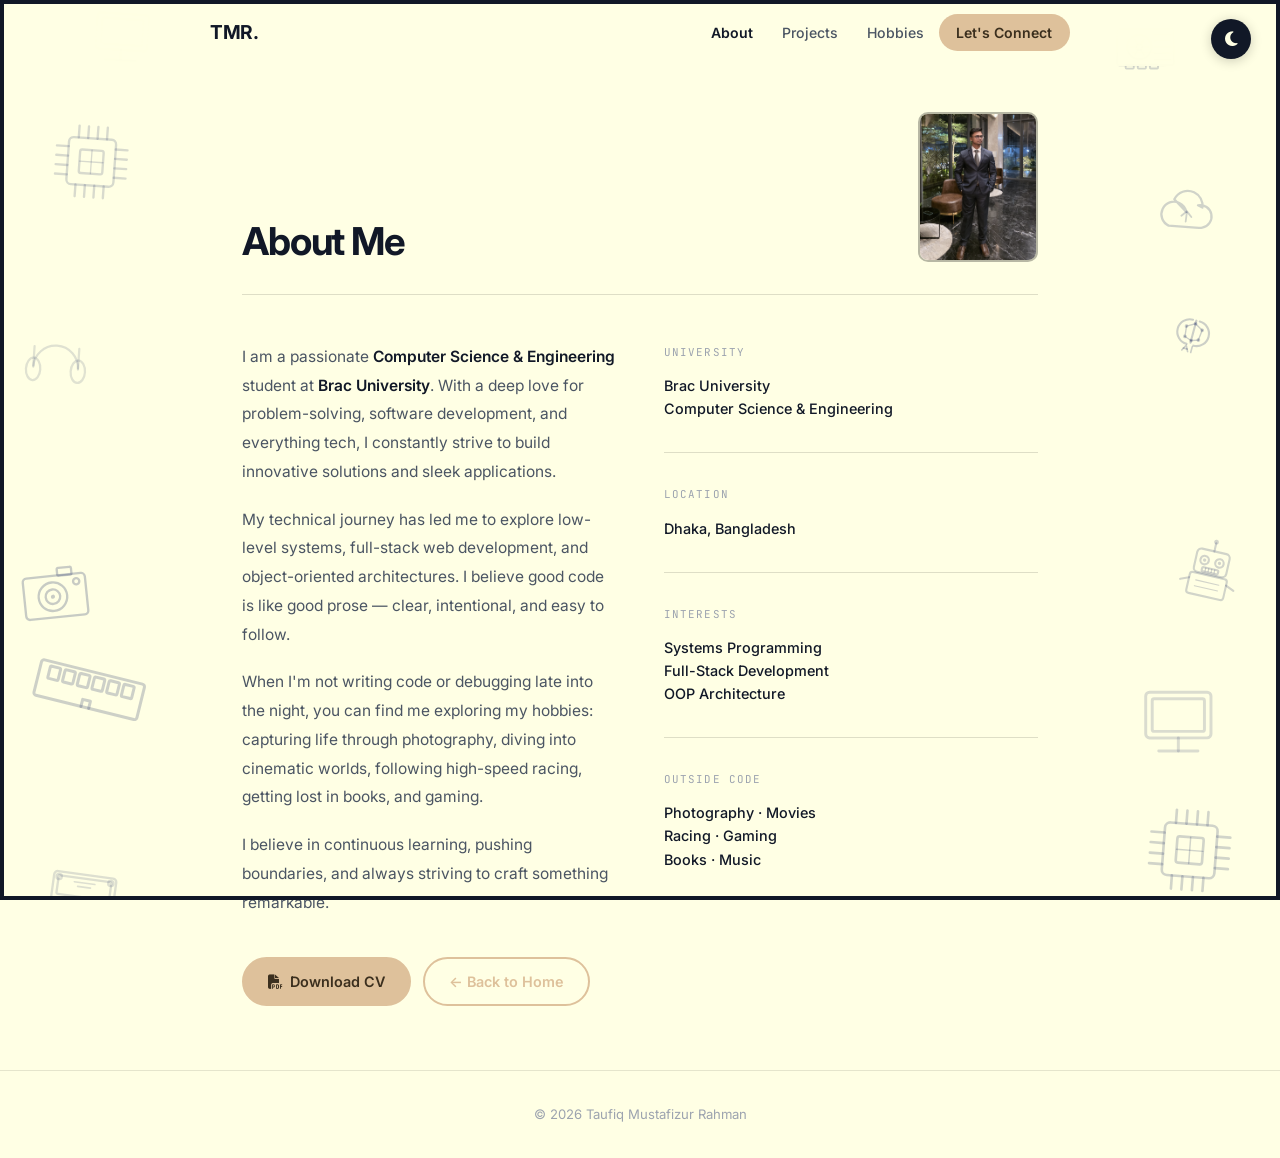
==== commit a88c70af: "Update about.html" ====
--- a/about.html
+++ b/about.html
@@ -45,7 +45,6 @@
 
         <div class="about-header fade-in">
             <div class="about-header-text">
-                <p class="about-pretitle">// taufiq.mustafizur.rahman</p>
                 <h1 class="about-title">About Me</h1>
             </div>
             <img src="profile.jpg" alt="Taufiq Mustafizur Rahman" class="about-img">
--- a/style.css
+++ b/style.css
@@ -1126,6 +1126,8 @@
         top: 1rem;
     }
 
+    .page-border { display: none; }
+
     .hamburger { display: flex; z-index: 1001; }
 
     .nav-links {
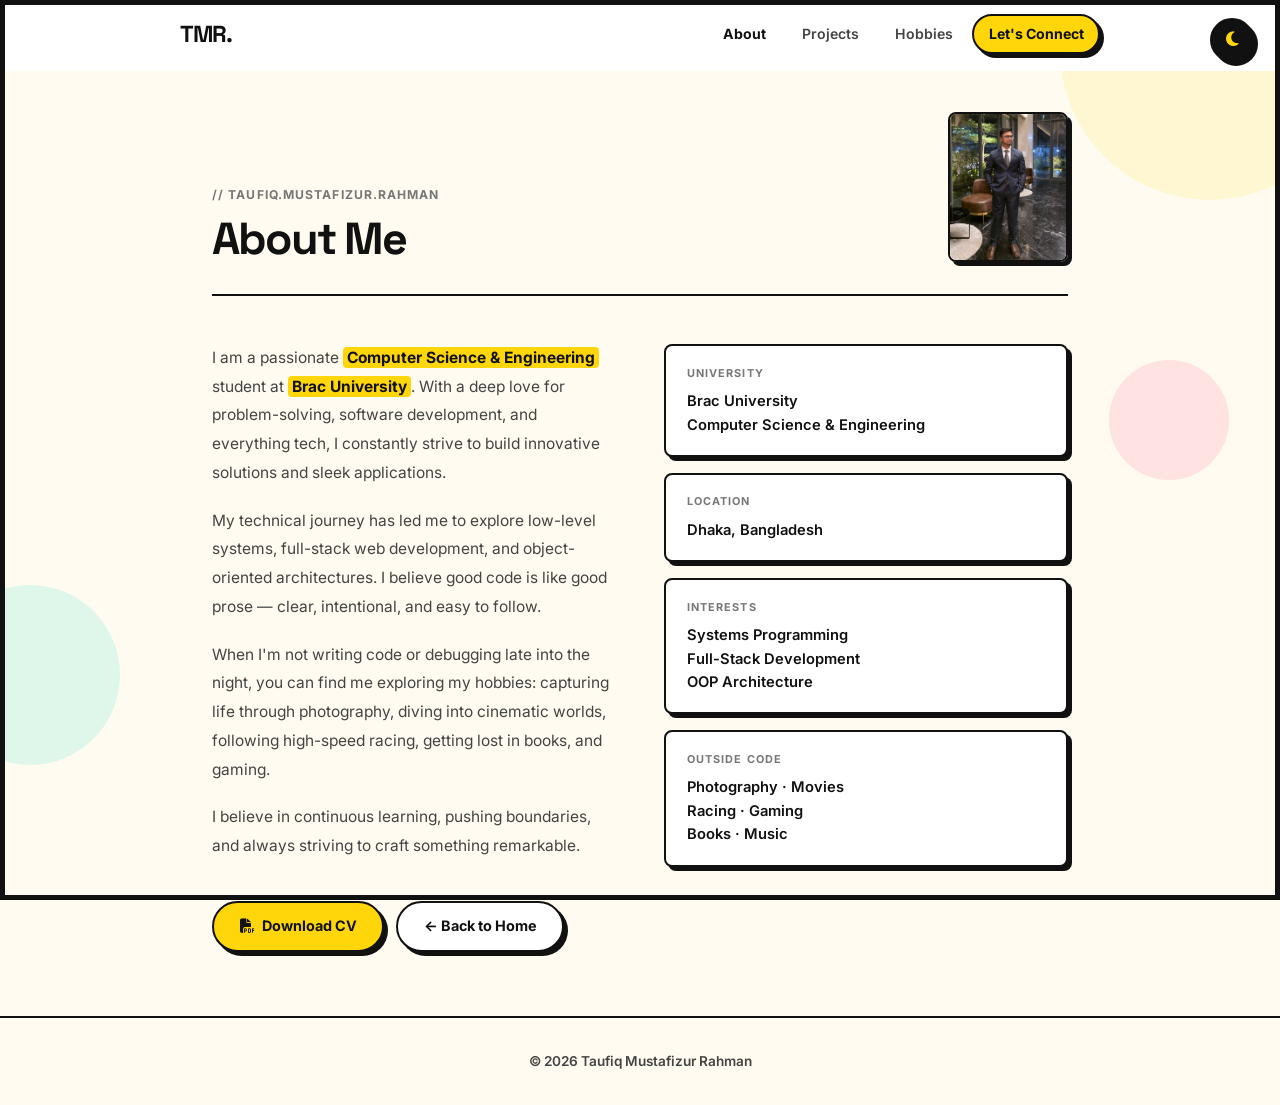
==== commit 1247986b: "Update UI" ====
--- a/about.html
+++ b/about.html
@@ -9,7 +9,7 @@
     <script>(function(){var t=localStorage.getItem('tmr-theme')||'light';document.documentElement.setAttribute('data-theme',t);document.documentElement.classList.add('no-transition');window.addEventListener('DOMContentLoaded',function(){setTimeout(function(){document.documentElement.classList.remove('no-transition');},50);});}());</script>
     <link rel="preconnect" href="https://fonts.googleapis.com">
     <link rel="preconnect" href="https://fonts.gstatic.com" crossorigin>
-    <link href="https://fonts.googleapis.com/css2?family=Inter:wght@300;400;500;600;700;800&family=JetBrains+Mono:wght@400;500&display=swap" rel="stylesheet">
+    <link href="https://fonts.googleapis.com/css2?family=Space+Grotesk:wght@400;500;600;700;800&family=Inter:wght@400;500;600;700&display=swap" rel="stylesheet">
     <link rel="stylesheet" href="https://cdnjs.cloudflare.com/ajax/libs/font-awesome/6.4.0/css/all.min.css">
     <link rel="stylesheet" href="style.css">
 </head>
@@ -19,6 +19,13 @@
     <div class="page-border page-border-bottom"></div>
     <div class="page-border page-border-left"></div>
     <div class="page-border page-border-right"></div>
+
+    <!-- Decorative background blobs -->
+    <div class="deco-blobs">
+        <span style="width:300px;height:300px;background:#FFD60A;top:-100px;right:-80px;"></span>
+        <span style="width:180px;height:180px;background:#0FD5C8;bottom:15%;left:-60px;"></span>
+        <span style="width:120px;height:120px;background:#FF3D81;top:40%;right:4%;"></span>
+    </div>
 
     <button class="theme-toggle" id="themeToggle" aria-label="Toggle dark mode">
         <i class="fa-solid fa-moon"></i>
@@ -45,6 +52,7 @@
 
         <div class="about-header fade-in">
             <div class="about-header-text">
+                <p class="about-pretitle">// taufiq.mustafizur.rahman</p>
                 <h1 class="about-title">About Me</h1>
             </div>
             <img src="profile.jpg" alt="Taufiq Mustafizur Rahman" class="about-img">
--- a/style.css
+++ b/style.css
@@ -1,68 +1,75 @@
 /* ============================================================
-   TMR PORTFOLIO — gkoberger.com inspired redesign
-   Light mode: #FFFFE4 (warm cream)
-   Dark mode:  #1c2a62 (deep navy blue)
-   Font: Inter (professional, clean)
+   TMR PORTFOLIO — NeoBrutalism Redesign
+   Style: Bold borders · offset shadows · bright accent colours
+   Fonts: Space Grotesk (headings) · Inter (body)
    ============================================================ */
 
-@import url('https://fonts.googleapis.com/css2?family=Inter:wght@300;400;500;600;700;800&family=JetBrains+Mono:wght@400;500&display=swap');
+@import url('https://fonts.googleapis.com/css2?family=Space+Grotesk:wght@400;500;600;700;800&family=Inter:wght@400;500;600;700&display=swap');
 
 /* ===== CSS VARIABLES ===== */
 :root {
-    /* Light mode (default) */
-    --bg:            #FFFFE4;
-    --bg-card:       rgba(255, 255, 228, 0.85);
-    --bg-hover:      rgba(0, 0, 0, 0.04);
-    --border:        rgba(0, 0, 0, 0.13);
-    --border-accent: rgba(0, 0, 0, 0.28);
-    --text-primary:  #111827;
-    --text-secondary:#4b5563;
-    --text-muted:    #9ca3af;
-    --accent:        #1d4ed8;
-    --accent-light:  #3b82f6;
-    --link:          #111827;
-    --link-hover:    #1d4ed8;
-    --nav-bg:        rgba(255, 255, 228, 0.94);
-    --tag-bg:        rgba(0, 0, 0, 0.06);
-    --tag-text:      #374151;
-    --input-bg:      rgba(0, 0, 0, 0.04);
-    --card-shadow:   0 2px 12px rgba(0,0,0,0.08);
-    --card-shadow-hover: 0 8px 32px rgba(0,0,0,0.14);
-    --footer-border: rgba(0, 0, 0, 0.1);
-    --toggle-bg:     #111827;
-    --toggle-icon:   #FFFFE4;
-
-    --font-body:   'Inter', -apple-system, BlinkMacSystemFont, 'Segoe UI', sans-serif;
-    --font-mono:   'JetBrains Mono', 'Fira Code', monospace;
-    --radius-sm:   6px;
-    --radius-md:   10px;
-    --radius-lg:   14px;
-    --transition:  all 0.25s cubic-bezier(0.4, 0, 0.2, 1);
-}
-
-/* Dark Mode — #1c2a62 deep navy, muted tones */
+    /* Light mode — NeoBrutalism */
+    --bg:             #FFFBF0;
+    --bg-card:        #FFFFFF;
+    --bg-hover:       #FFFDE0;
+    --border-color:   #111111;
+    --shadow:         4px 4px 0px #111111;
+    --shadow-lg:      6px 6px 0px #111111;
+    --text-primary:   #111111;
+    --text-secondary: #444444;
+    --text-muted:     #777777;
+    --accent:         #FFD60A;
+    --accent-pink:    #FF3D81;
+    --accent-teal:    #0FD5C8;
+    --accent-purple:  #A855F7;
+    --accent-green:   #4ADE80;
+    --accent-orange:  #FB923C;
+    --nav-bg:         #FFFFFF;
+    --tag-bg:         #FFD60A;
+    --tag-text:       #111111;
+    --input-bg:       #FFFFFF;
+    --footer-border:  #111111;
+    --toggle-bg:      #111111;
+    --toggle-icon:    #FFD60A;
+
+    --font-heading: 'Space Grotesk', -apple-system, BlinkMacSystemFont, sans-serif;
+    --font-body:    'Inter', -apple-system, BlinkMacSystemFont, sans-serif;
+    --radius:       8px;
+    --radius-lg:    12px;
+    --transition:   all 0.15s ease;
+}
+
+/* Dark Mode — Dark Brutalism (softer, less contrasty) */
 [data-theme="dark"] {
-    --bg:            #1c2a62;
-    --bg-card:       #202e68;
-    --bg-hover:      rgba(123, 154, 204, 0.06);
-    --border:        rgba(123, 154, 204, 0.13);
-    --border-accent: rgba(123, 154, 204, 0.25);
-    --text-primary:  #B8C4D8;
-    --text-secondary:#7E8CA3;
-    --text-muted:    #566178;
-    --accent:        #7B9ACC;
-    --accent-light:  #96B0D8;
-    --link:          #B8C4D8;
-    --link-hover:    #96B0D8;
-    --nav-bg:        rgba(28, 42, 98, 0.96);
-    --tag-bg:        rgba(123, 154, 204, 0.1);
-    --tag-text:      #96B0D8;
-    --input-bg:      rgba(123, 154, 204, 0.06);
-    --card-shadow:   0 2px 12px rgba(0,0,0,0.4);
-    --card-shadow-hover: 0 8px 32px rgba(0,0,0,0.5);
-    --footer-border: rgba(123, 154, 204, 0.1);
-    --toggle-bg:     #B8C4D8;
-    --toggle-icon:   #1c2a62;
+    --bg:             #18181B;
+    --bg-card:        #242428;
+    --bg-hover:       #2E2E35;
+    --border-color:   #4A4A55;
+    --shadow:         3px 3px 0px #4A4A55;
+    --shadow-lg:      5px 5px 0px #4A4A55;
+    --text-primary:   #F0F0F0;
+    --text-secondary: #AAAAAA;
+    --text-muted:     #666666;
+    --nav-bg:         #1E1E22;
+    --tag-bg:         #FFD60A;
+    --tag-text:       #111111;
+    --input-bg:       #242428;
+    --footer-border:  #4A4A55;
+    --toggle-bg:      #D4A200;
+    --toggle-icon:    #111111;
+    --accent:         #D4A200;
+    --tag-bg:         #D4A200;
+}
+
+/* Dark mode blobs: subtle colour glows against the dark background */
+[data-theme="dark"] .deco-blobs span {
+    opacity: 0.07;
+}
+
+/* Photo background block: yellow accent in dark mode instead of pink */
+[data-theme="dark"] .photo-bg-block {
+    background: var(--accent);
+    border-color: #4A4A55;
 }
 
 /* Prevent FOUC on theme load */
@@ -93,16 +100,25 @@
     position: relative;
 }
 
-/* ===== BACKGROUND DOODLE CANVAS ===== */
-#bgDoodles {
+/* ===== DECORATIVE BLOBS ===== */
+.deco-blobs {
     position: fixed;
     top: 0; left: 0;
     width: 100vw; height: 100vh;
+    pointer-events: none;
     z-index: 0;
-    pointer-events: none;
-}
-
-/* Ensure all page content layers sit above the doodle canvas */
+    overflow: hidden;
+}
+.deco-blobs span {
+    position: absolute;
+    border-radius: 50%;
+    opacity: 0.13;
+}
+[data-theme="dark"] .deco-blobs span {
+    opacity: 0.06;
+}
+
+/* Make sure page content sits above blobs */
 .navbar, .hero, .explore-section, .page-wrapper,
 .about-page, .connect-page, .subpage-wrap,
 footer, .theme-toggle, .page-border {
@@ -110,52 +126,30 @@
     z-index: 1;
 }
 
-/* ===== BORDER FRAME (gkoberger-inspired) ===== */
+/* ===== BORDER FRAME ===== */
 .page-border {
     position: fixed;
-    z-index: 9998;  /* Override the z-index:1 from content layer rule */
+    z-index: 9998;
     pointer-events: none;
-}
-
-.page-border-top {
-    top: 0; left: 0; right: 0;
-    height: 4px;
-    background: var(--text-primary);
+    background: var(--border-color);
     transition: background 0.3s ease;
 }
-
-.page-border-bottom {
-    bottom: 0; left: 0; right: 0;
-    height: 4px;
-    background: var(--text-primary);
-    transition: background 0.3s ease;
-}
-
-.page-border-left {
-    top: 0; left: 0; bottom: 0;
-    width: 4px;
-    background: var(--text-primary);
-    transition: background 0.3s ease;
-}
-
-.page-border-right {
-    top: 0; right: 0; bottom: 0;
-    width: 4px;
-    background: var(--text-primary);
-    transition: background 0.3s ease;
-}
+.page-border-top    { top: 0; left: 0; right: 0; height: 5px; }
+.page-border-bottom { bottom: 0; left: 0; right: 0; height: 5px; }
+.page-border-left   { top: 0; left: 0; bottom: 0; width: 5px; }
+.page-border-right  { top: 0; right: 0; bottom: 0; width: 5px; }
 
 /* ===== THEME TOGGLE ===== */
 .theme-toggle {
     position: fixed;
-    top: 1.2rem;
-    right: 1.8rem;
+    top: 1.1rem;
+    right: 1.6rem;
     z-index: 9999;
     background: var(--toggle-bg);
     color: var(--toggle-icon);
-    border: none;
-    width: 40px;
-    height: 40px;
+    border: 2px solid var(--border-color);
+    width: 44px;
+    height: 44px;
     border-radius: 50%;
     cursor: pointer;
     display: flex;
@@ -163,12 +157,15 @@
     justify-content: center;
     font-size: 1.05rem;
     transition: var(--transition);
-    box-shadow: 0 2px 12px rgba(0,0,0,0.2);
-}
-
+    box-shadow: var(--shadow);
+}
 .theme-toggle:hover {
-    transform: scale(1.1) rotate(15deg);
-    box-shadow: 0 4px 20px rgba(0,0,0,0.3);
+    transform: translate(-2px, -2px);
+    box-shadow: var(--shadow-lg);
+}
+.theme-toggle:active {
+    transform: translate(2px, 2px);
+    box-shadow: none;
 }
 
 /* ===== NAVBAR ===== */
@@ -180,19 +177,16 @@
     z-index: 1000;
     padding: 0.9rem 2.5rem;
     background: var(--nav-bg);
-    backdrop-filter: blur(20px);
-    -webkit-backdrop-filter: blur(20px);
-    border-bottom: 1px solid transparent;
-    transition: border-color 0.3s ease, background 0.3s ease;
-}
-
+    border-bottom: 2px solid transparent;
+    transition: border-color 0.3s ease, background 0.3s ease, box-shadow 0.3s ease;
+}
 .navbar.scrolled {
-    border-bottom-color: var(--border);
-    box-shadow: 0 2px 20px rgba(0,0,0,0.06);
+    border-bottom-color: var(--border-color);
+    box-shadow: 0 3px 0 var(--border-color);
 }
 
 .nav-container {
-    max-width: 860px;
+    max-width: 920px;
     margin: 0 auto;
     display: flex;
     justify-content: space-between;
@@ -200,59 +194,59 @@
 }
 
 .logo {
-    font-family: var(--font-body);
-    font-size: 1.2rem;
-    font-weight: 700;
-    font-style: normal;
+    font-family: var(--font-heading);
+    font-size: 1.45rem;
+    font-weight: 800;
     color: var(--text-primary);
     text-decoration: none;
-    letter-spacing: -0.02em;
-    transition: color 0.2s;
-}
-
-.logo:hover { color: var(--accent); }
+    letter-spacing: -0.04em;
+    transition: color 0.15s;
+}
+.logo:hover { color: var(--accent-pink); }
 
 .nav-links {
     display: flex;
     list-style: none;
-    gap: 0.1rem;
+    gap: 0.2rem;
     align-items: center;
 }
-
 .nav-links a {
     color: var(--text-secondary);
     text-decoration: none;
     font-size: 0.88rem;
-    font-weight: 500;
-    transition: var(--transition);
-    padding: 0.4rem 0.85rem;
+    font-weight: 600;
+    transition: var(--transition);
+    padding: 0.38rem 0.9rem;
     border-radius: 100px;
+    border: 2px solid transparent;
     display: block;
 }
-
 .nav-links a:hover {
     color: var(--text-primary);
+    border-color: var(--border-color);
     background: var(--bg-hover);
 }
-
 .nav-links a.active-link {
     color: var(--text-primary);
-    font-weight: 600;
+    font-weight: 700;
 }
 
 .btn-nav {
-    background: #DEC19B !important;
-    color: #3b2f1e !important;
-    font-weight: 600 !important;
-    padding: 0.4rem 1.1rem !important;
+    background: var(--accent) !important;
+    color: var(--text-primary) !important;
+    font-weight: 700 !important;
+    border: 2px solid var(--border-color) !important;
+    box-shadow: var(--shadow) !important;
     border-radius: 100px !important;
-    transition: opacity 0.2s !important;
-}
-
+}
 .btn-nav:hover {
-    opacity: 0.85 !important;
-    background: #d4b288 !important;
-    color: #3b2f1e !important;
+    transform: translate(-2px, -2px) !important;
+    box-shadow: var(--shadow-lg) !important;
+    background: var(--accent) !important;
+}
+.btn-nav:active {
+    transform: translate(2px, 2px) !important;
+    box-shadow: none !important;
 }
 
 .hamburger {
@@ -262,9 +256,8 @@
     cursor: pointer;
     padding: 4px;
 }
-
 .hamburger span {
-    width: 22px; height: 2px;
+    width: 24px; height: 2.5px;
     background: var(--text-primary);
     transition: var(--transition);
     border-radius: 2px;
@@ -273,12 +266,10 @@
 
 /* ===== PAGE LAYOUT ===== */
 .page-wrapper {
-    max-width: 860px;
+    max-width: 920px;
     margin: 0 auto;
     padding: 0 2rem;
 }
-
-/* First section inside page-wrapper needs top breathing room for fixed navbar */
 .page-wrapper .section {
     padding-top: 7rem;
 }
@@ -289,36 +280,77 @@
     display: flex;
     align-items: center;
     padding: 7rem 2rem 4rem;
-    max-width: 860px;
+    max-width: 920px;
     margin: 0 auto;
 }
 
 .hero-inner {
     display: flex;
     align-items: flex-start;
-    gap: 3.5rem;
+    gap: 4rem;
     width: 100%;
 }
 
+/* Photo block — coloured square sits behind the photo */
 .hero-image-wrap {
     flex-shrink: 0;
     position: relative;
-}
-
+    /* extra space for the offset colour block */
+    padding-bottom: 12px;
+    padding-right: 12px;
+}
+.photo-bg-block {
+    position: absolute;
+    bottom: 0;
+    right: 0;
+    width: 160px;
+    height: 200px;
+    background: var(--accent-pink);
+    border-radius: var(--radius);
+    border: 2px solid var(--border-color);
+    z-index: 0;
+}
 .hero-image-wrap img {
     width: 160px;
     height: 200px;
     object-fit: cover;
     object-position: center top;
-    border-radius: var(--radius-md);
-    border: 2px solid var(--border-accent);
+    border-radius: var(--radius);
+    border: 2px solid var(--border-color);
+    box-shadow: var(--shadow-lg);
     display: block;
-    filter: grayscale(15%);
-    transition: filter 0.3s ease;
-}
-
-.hero-image-wrap img:hover {
-    filter: grayscale(0%);
+    position: relative;
+    z-index: 1;
+}
+
+/* Status badge */
+.status-badge {
+    display: inline-flex;
+    align-items: center;
+    gap: 0.45rem;
+    background: var(--bg-card);
+    border: 2px solid var(--border-color);
+    border-radius: 100px;
+    padding: 0.32rem 0.9rem;
+    font-size: 0.76rem;
+    font-weight: 700;
+    color: var(--text-primary);
+    box-shadow: var(--shadow);
+    white-space: nowrap;
+    margin-bottom: 1.1rem;
+    font-family: var(--font-body);
+    letter-spacing: 0.01em;
+}
+.status-badge .dot {
+    width: 8px; height: 8px;
+    border-radius: 50%;
+    background: var(--accent-green);
+    flex-shrink: 0;
+    animation: pulse-dot 2s ease-in-out infinite;
+}
+@keyframes pulse-dot {
+    0%, 100% { opacity: 1;   transform: scale(1); }
+    50%       { opacity: 0.5; transform: scale(0.8); }
 }
 
 .hero-text-block {
@@ -327,63 +359,51 @@
 }
 
 .hero-label {
-    font-family: var(--font-mono);
-    font-size: 0.75rem;
-    font-weight: 400;
+    font-family: var(--font-body);
+    font-size: 0.78rem;
+    font-weight: 700;
     color: var(--text-muted);
     letter-spacing: 0.08em;
     text-transform: uppercase;
+    margin-bottom: 0.55rem;
+}
+
+.greeting-name {
+    font-family: var(--font-heading);
+    font-size: 3.3rem;
+    font-weight: 800;
+    line-height: 1.05;
+    color: var(--text-primary);
     margin-bottom: 1rem;
-    display: flex;
-    align-items: center;
-    gap: 0.6rem;
-}
-
-.hero-label::before {
-    content: '';
-    display: inline-block;
-    width: 24px; height: 1px;
-    background: var(--text-muted);
-    flex-shrink: 0;
-}
-
-.greeting-name {
-    font-family: var(--font-body);
-    font-size: 3.4rem;
-    font-weight: 800;
-    font-style: normal;
-    line-height: 1.1;
-    color: #DEC19B;
-    margin-bottom: 0.8rem;
-    letter-spacing: -0.03em;
-}
-
+    letter-spacing: -0.04em;
+}
 .greeting-name .name-first {
     display: block;
-    font-style: normal;
-    font-weight: 500;
-    font-size: 0.85rem;
-    font-family: var(--font-mono);
-    color: var(--text-muted);
-    letter-spacing: 0.1em;
+    font-size: 0.82rem;
+    font-weight: 700;
+    font-family: var(--font-body);
+    color: var(--text-muted);
+    letter-spacing: 0.09em;
     text-transform: uppercase;
-    margin-bottom: 0.4rem;
+    margin-bottom: 0.3rem;
 }
 
 .hero-tagline {
-    font-size: 1.05rem;
+    font-size: 1rem;
     color: var(--text-secondary);
-    line-height: 1.75;
+    line-height: 1.78;
     margin-bottom: 2rem;
-    max-width: 440px;
-}
-
+    max-width: 420px;
+}
 .hero-tagline strong {
     color: var(--text-primary);
-    font-weight: 600;
-}
-
-/* ===== HERO BUTTONS ===== */
+    font-weight: 700;
+    background: var(--accent);
+    padding: 1px 4px;
+    border-radius: 4px;
+}
+
+/* ===== BUTTONS ===== */
 .hero-buttons {
     display: flex;
     gap: 0.75rem;
@@ -395,152 +415,155 @@
     display: inline-flex;
     align-items: center;
     gap: 0.5rem;
-    padding: 0.65rem 1.5rem;
+    padding: 0.7rem 1.6rem;
     border-radius: 100px;
     text-decoration: none;
     font-family: var(--font-body);
     font-size: 0.9rem;
-    font-weight: 600;
-    background: #DEC19B;
-    color: #3b2f1e;
-    transition: var(--transition);
-    border: 2px solid #DEC19B;
+    font-weight: 700;
+    background: var(--accent);
+    color: var(--text-primary);
+    border: 2px solid var(--border-color);
+    box-shadow: var(--shadow);
+    transition: var(--transition);
     cursor: pointer;
-}
-
+    position: relative;
+    overflow: hidden;
+}
 .btn-primary:hover {
-    opacity: 0.85;
-    background: #d4b288;
-    border-color: #d4b288;
-    transform: translateY(-2px);
-    box-shadow: var(--card-shadow-hover);
+    transform: translate(-2px, -2px);
+    box-shadow: var(--shadow-lg);
+}
+.btn-primary:active {
+    transform: translate(2px, 2px);
+    box-shadow: none;
 }
 
 .btn-secondary {
     display: inline-flex;
     align-items: center;
     gap: 0.5rem;
-    padding: 0.65rem 1.5rem;
+    padding: 0.7rem 1.6rem;
     border-radius: 100px;
     text-decoration: none;
     font-family: var(--font-body);
     font-size: 0.9rem;
-    font-weight: 600;
-    background: transparent;
-    color: #DEC19B;
-    border: 2px solid #DEC19B;
+    font-weight: 700;
+    background: var(--bg-card);
+    color: var(--text-primary);
+    border: 2px solid var(--border-color);
+    box-shadow: var(--shadow);
     transition: var(--transition);
     cursor: pointer;
-}
-
+    position: relative;
+    overflow: hidden;
+}
 .btn-secondary:hover {
-    background: rgba(222, 193, 155, 0.12);
-    border-color: #d4b288;
-    transform: translateY(-2px);
-    box-shadow: var(--card-shadow);
-}
-
-/* ===== SOCIAL ICONS (hero) ===== */
+    transform: translate(-2px, -2px);
+    box-shadow: var(--shadow-lg);
+}
+.btn-secondary:active {
+    transform: translate(2px, 2px);
+    box-shadow: none;
+}
+
+/* ===== SOCIAL ICONS ===== */
 .hero-socials {
     display: flex;
     align-items: center;
-    gap: 0.6rem;
+    gap: 0.5rem;
     flex-wrap: wrap;
 }
-
 .hero-socials a {
     display: flex;
     align-items: center;
     justify-content: center;
-    width: 34px; height: 34px;
+    width: 40px; height: 40px;
     border-radius: 50%;
-    background: transparent;
-    border: 1.5px solid var(--border);
-    color: var(--text-muted);
-    font-size: 0.85rem;
+    background: var(--bg-card);
+    border: 2px solid var(--border-color);
+    color: var(--text-primary);
+    font-size: 0.9rem;
     text-decoration: none;
     transition: var(--transition);
-}
-
+    box-shadow: var(--shadow);
+}
 .hero-socials a:hover {
-    border-color: var(--border-accent);
-    color: var(--text-primary);
-    transform: translateY(-2px);
-    box-shadow: var(--card-shadow);
+    background: var(--accent);
+    transform: translate(-2px, -2px);
+    box-shadow: var(--shadow-lg);
+}
+.hero-socials a:active {
+    transform: translate(2px, 2px);
+    box-shadow: none;
 }
 
 /* ===== EXPLORE SECTION ===== */
 .explore-section {
-    padding: 2rem 2rem 5rem;
-    max-width: 860px;
+    padding: 2rem 2rem 6rem;
+    max-width: 920px;
     margin: 0 auto;
 }
 
 .explore-grid {
     display: grid;
     grid-template-columns: repeat(3, 1fr);
-    gap: 0;
-    border: 1.5px solid var(--border-accent);
+    gap: 1rem;
+}
+
+.explore-item {
+    display: flex;
+    flex-direction: column;
+    padding: 1.8rem 1.6rem;
+    text-decoration: none;
+    color: var(--text-primary);
+    background: var(--bg-card);
+    border: 2px solid var(--border-color);
     border-radius: var(--radius-lg);
-    overflow: hidden;
-}
-
-.explore-item {
-    display: flex;
-    flex-direction: column;
-    padding: 1.8rem 1.5rem;
-    text-decoration: none;
-    color: var(--text-primary);
-    border-right: 1.5px solid var(--border);
+    box-shadow: var(--shadow);
     transition: var(--transition);
     position: relative;
-    background: transparent;
-}
-
-.explore-item:last-child {
-    border-right: none;
-}
-
+}
 .explore-item:hover {
-    background: var(--bg-hover);
-}
+    transform: translate(-2px, -2px);
+    box-shadow: var(--shadow-lg);
+}
+.explore-item:active {
+    transform: translate(2px, 2px);
+    box-shadow: none;
+}
+
+/* Accent top stripe per card */
+#exploreProjects { border-top: 5px solid var(--accent); }
+#exploreHobbies  { border-top: 5px solid var(--accent-pink); }
+#exploreConnect  { border-top: 5px solid var(--accent-teal); }
 
 .explore-item-icon {
-    font-size: 1.4rem;
-    margin-bottom: 0.8rem;
+    font-size: 1.7rem;
+    margin-bottom: 0.9rem;
     display: block;
 }
-
 .explore-item-title {
-    font-family: var(--font-body);
-    font-size: 1rem;
-    font-weight: 600;
-    font-style: normal;
+    font-family: var(--font-heading);
+    font-size: 1.05rem;
+    font-weight: 700;
     margin-bottom: 0.3rem;
-    transition: color 0.2s;
-}
-
-.explore-item:hover .explore-item-title {
-    color: var(--accent);
-}
-
+}
 .explore-item-desc {
     font-size: 0.82rem;
     color: var(--text-muted);
     line-height: 1.5;
 }
-
 .explore-item-arrow {
     position: absolute;
-    top: 1.3rem;
+    top: 1.2rem;
     right: 1.3rem;
-    font-size: 0.85rem;
+    font-size: 1rem;
     color: var(--text-muted);
     opacity: 0;
     transform: translate(-4px, 4px);
     transition: var(--transition);
 }
-
 .explore-item:hover .explore-item-arrow {
     opacity: 1;
     transform: translate(0, 0);
@@ -550,42 +573,37 @@
 .section {
     padding: 2rem 0 4rem;
 }
-
 .section-header {
     margin-bottom: 2.5rem;
-    padding-bottom: 1rem;
-    border-bottom: 1.5px solid var(--border);
-}
-
+    padding-bottom: 1.2rem;
+    border-bottom: 2px solid var(--border-color);
+}
 .section-title {
-    font-family: var(--font-body);
-    font-size: 1.9rem;
-    font-weight: 700;
-    font-style: normal;
-    color: var(--text-primary);
-    letter-spacing: -0.03em;
-}
-
+    font-family: var(--font-heading);
+    font-size: 2.2rem;
+    font-weight: 800;
+    color: var(--text-primary);
+    letter-spacing: -0.04em;
+}
 .section-subtitle {
     font-size: 0.85rem;
     color: var(--text-muted);
     margin-top: 0.4rem;
-    font-family: var(--font-mono);
+    font-weight: 600;
 }
 
 /* ===== PROJECT CARDS ===== */
 .projects-list {
     display: flex;
     flex-direction: column;
-    gap: 0;
-    border: 1.5px solid var(--border-accent);
+    gap: 1rem;
+}
+.project-card {
+    padding: 1.8rem 2rem;
+    background: var(--bg-card);
+    border: 2px solid var(--border-color);
     border-radius: var(--radius-lg);
-    overflow: hidden;
-}
-
-.project-card {
-    padding: 2rem 2.2rem;
-    border-bottom: 1.5px solid var(--border);
+    box-shadow: var(--shadow);
     transition: var(--transition);
     display: flex;
     justify-content: space-between;
@@ -593,59 +611,41 @@
     gap: 2rem;
     text-decoration: none;
     color: inherit;
-    background: transparent;
     position: relative;
 }
-
-.project-card:last-child {
-    border-bottom: none;
-}
-
-.project-card::before {
-    content: '';
-    position: absolute;
-    left: 0; top: 0; bottom: 0;
-    width: 3px;
-    background: var(--accent);
-    opacity: 0;
-    transition: opacity 0.2s ease;
-}
-
 .project-card:hover {
-    background: var(--bg-hover);
-}
-
-.project-card:hover::before {
-    opacity: 1;
-}
-
-.project-info {
-    flex: 1;
-    min-width: 0;
-}
-
+    transform: translate(-2px, -2px);
+    box-shadow: var(--shadow-lg);
+}
+.project-card:active {
+    transform: translate(2px, 2px);
+    box-shadow: none;
+}
+
+/* Colour-coded left accent border */
+.project-card:nth-child(1) { border-left: 5px solid var(--accent); }
+.project-card:nth-child(2) { border-left: 5px solid var(--accent-pink); }
+.project-card:nth-child(3) { border-left: 5px solid var(--accent-teal); }
+.project-card:nth-child(4) { border-left: 5px solid var(--accent-purple); }
+.project-card:nth-child(5) { border-left: 5px solid var(--accent-green); }
+.project-card:nth-child(6) { border-left: 5px solid var(--accent-orange); }
+
+.project-info { flex: 1; min-width: 0; }
 .project-number {
-    font-family: var(--font-mono);
-    font-size: 0.68rem;
+    font-size: 0.7rem;
+    font-weight: 700;
     color: var(--text-muted);
     letter-spacing: 0.08em;
+    text-transform: uppercase;
     margin-bottom: 0.5rem;
 }
-
 .project-card h3 {
-    font-family: var(--font-body);
-    font-size: 1.1rem;
-    font-weight: 600;
-    font-style: normal;
+    font-family: var(--font-heading);
+    font-size: 1.15rem;
+    font-weight: 700;
     margin-bottom: 0.5rem;
     color: var(--text-primary);
-    transition: color 0.2s;
-}
-
-.project-card:hover h3 {
-    color: var(--accent);
-}
-
+}
 .project-card p {
     font-size: 0.88rem;
     color: var(--text-secondary);
@@ -658,28 +658,26 @@
     gap: 0.4rem;
     flex-wrap: wrap;
 }
-
 .tags span {
-    font-family: var(--font-mono);
-    font-size: 0.68rem;
-    padding: 0.22rem 0.7rem;
+    font-size: 0.7rem;
+    font-weight: 700;
+    padding: 0.22rem 0.75rem;
     background: var(--tag-bg);
     color: var(--tag-text);
     border-radius: 100px;
-    border: 1px solid var(--border);
+    border: 2px solid var(--border-color);
     letter-spacing: 0.02em;
 }
 
 .project-arrow {
     flex-shrink: 0;
-    font-size: 1.2rem;
-    color: var(--text-muted);
+    font-size: 1.4rem;
+    color: var(--text-primary);
     opacity: 0;
     transform: translateX(-8px);
     transition: var(--transition);
     align-self: center;
 }
-
 .project-card:hover .project-arrow {
     opacity: 1;
     transform: translateX(0);
@@ -689,73 +687,64 @@
 .hobbies-grid {
     display: grid;
     grid-template-columns: repeat(3, 1fr);
-    gap: 0;
-    border: 1.5px solid var(--border-accent);
-    border-radius: var(--radius-lg);
-    overflow: hidden;
-}
-
+    gap: 1rem;
+}
 .hobby-card {
     padding: 2rem 1.8rem;
     text-decoration: none;
     color: var(--text-primary);
-    border-right: 1.5px solid var(--border);
-    border-bottom: 1.5px solid var(--border);
+    background: var(--bg-card);
+    border: 2px solid var(--border-color);
+    border-radius: var(--radius-lg);
+    box-shadow: var(--shadow);
     display: block;
     transition: var(--transition);
-    background: transparent;
     position: relative;
 }
-
-.hobby-card:nth-child(3n) {
-    border-right: none;
-}
-
-.hobby-card:nth-child(n+4) {
-    border-bottom: none;
-}
-
 .hobby-card:hover {
-    background: var(--bg-hover);
-}
+    transform: translate(-2px, -2px);
+    box-shadow: var(--shadow-lg);
+}
+.hobby-card:active {
+    transform: translate(2px, 2px);
+    box-shadow: none;
+}
+
+/* Colour-coded top stripe */
+#hobbyPhotography { border-top: 5px solid var(--accent); }
+#hobbyMovies      { border-top: 5px solid var(--accent-pink); }
+#hobbyRacing      { border-top: 5px solid var(--accent-teal); }
+#hobbyGaming      { border-top: 5px solid var(--accent-purple); }
+#hobbyReading     { border-top: 5px solid var(--accent-green); }
+#hobbyMusic       { border-top: 5px solid var(--accent-orange); }
 
 .hobby-icon {
-    font-size: 1.8rem;
-    margin-bottom: 0.8rem;
+    font-size: 2rem;
+    margin-bottom: 0.9rem;
     display: block;
 }
-
 .hobby-card h3 {
-    font-family: var(--font-body);
-    font-size: 0.95rem;
-    font-weight: 600;
-    font-style: normal;
+    font-family: var(--font-heading);
+    font-size: 1rem;
+    font-weight: 700;
     margin-bottom: 0.3rem;
     color: var(--text-primary);
-    transition: color 0.2s;
-}
-
-.hobby-card:hover h3 {
-    color: var(--accent);
-}
-
+}
 .hobby-card p {
-    font-size: 0.8rem;
+    font-size: 0.82rem;
     color: var(--text-muted);
     line-height: 1.5;
 }
-
 .hobby-arrow {
     position: absolute;
     top: 1.2rem;
     right: 1.2rem;
-    font-size: 0.78rem;
+    font-size: 0.85rem;
     color: var(--text-muted);
     opacity: 0;
     transform: translate(-3px, 3px);
     transition: var(--transition);
 }
-
 .hobby-card:hover .hobby-arrow {
     opacity: 1;
     transform: translate(0, 0);
@@ -765,106 +754,89 @@
 .about-page {
     min-height: 100vh;
     padding: 7rem 2rem 4rem;
-    max-width: 860px;
+    max-width: 920px;
     margin: 0 auto;
 }
-
 .about-header {
     margin-bottom: 3rem;
     padding-bottom: 2rem;
-    border-bottom: 1.5px solid var(--border);
+    border-bottom: 2px solid var(--border-color);
     display: flex;
     align-items: flex-end;
     justify-content: space-between;
     gap: 2rem;
 }
-
 .about-header-text {}
-
 .about-pretitle {
-    font-family: var(--font-mono);
-    font-size: 0.73rem;
-    color: var(--text-muted);
-    letter-spacing: 0.1em;
+    font-size: 0.76rem;
+    font-weight: 700;
+    color: var(--text-muted);
+    letter-spacing: 0.09em;
     text-transform: uppercase;
     margin-bottom: 0.6rem;
 }
-
 .about-title {
-    font-family: var(--font-body);
-    font-size: 2.4rem;
-    font-weight: 700;
-    font-style: normal;
-    color: var(--text-primary);
-    letter-spacing: -0.03em;
-    line-height: 1.1;
-}
-
+    font-family: var(--font-heading);
+    font-size: 2.8rem;
+    font-weight: 800;
+    color: var(--text-primary);
+    letter-spacing: -0.04em;
+    line-height: 1.05;
+}
 .about-img {
     flex-shrink: 0;
     width: 120px;
     height: 150px;
     object-fit: cover;
     object-position: center top;
-    border-radius: var(--radius-md);
-    border: 2px solid var(--border-accent);
-    filter: grayscale(20%);
-    transition: filter 0.3s;
-}
-
-.about-img:hover { filter: grayscale(0%); }
-
+    border-radius: var(--radius);
+    border: 2px solid var(--border-color);
+    box-shadow: var(--shadow);
+}
 .about-body {
     display: grid;
     grid-template-columns: 1fr 1fr;
     gap: 3rem;
     align-items: start;
 }
-
 .about-text p {
     font-size: 0.97rem;
     color: var(--text-secondary);
     line-height: 1.85;
     margin-bottom: 1.2rem;
 }
-
 .about-text p:last-child { margin-bottom: 0; }
 
 .about-highlight {
     color: var(--text-primary);
-    font-weight: 600;
-}
-
+    font-weight: 700;
+    background: var(--accent);
+    padding: 1px 4px;
+    border-radius: 4px;
+}
 .about-sidebar {}
-
 .sidebar-block {
-    margin-bottom: 2rem;
-    padding-bottom: 2rem;
-    border-bottom: 1px solid var(--border);
-}
-
-.sidebar-block:last-child {
-    border-bottom: none;
-    margin-bottom: 0;
-    padding-bottom: 0;
-}
-
+    margin-bottom: 1rem;
+    padding: 1.1rem 1.3rem;
+    background: var(--bg-card);
+    border: 2px solid var(--border-color);
+    border-radius: var(--radius);
+    box-shadow: var(--shadow);
+}
 .sidebar-label {
-    font-family: var(--font-mono);
     font-size: 0.68rem;
+    font-weight: 700;
     color: var(--text-muted);
     letter-spacing: 0.1em;
     text-transform: uppercase;
-    margin-bottom: 0.8rem;
-}
-
+    margin-bottom: 0.5rem;
+}
 .sidebar-value {
-    font-size: 0.9rem;
-    color: var(--text-primary);
-    font-weight: 500;
+    font-size: 0.92rem;
+    color: var(--text-primary);
+    font-weight: 600;
     line-height: 1.6;
 }
-
 .btn-row {
     display: flex;
     gap: 0.75rem;
@@ -876,86 +848,75 @@
 .connect-page {
     min-height: 100vh;
     padding: 7rem 2rem 4rem;
-    max-width: 860px;
+    max-width: 920px;
     margin: 0 auto;
 }
-
 .connect-header {
     margin-bottom: 3rem;
     padding-bottom: 2rem;
-    border-bottom: 1.5px solid var(--border);
-}
-
+    border-bottom: 2px solid var(--border-color);
+}
 .connect-pretitle {
-    font-family: var(--font-mono);
-    font-size: 0.73rem;
-    color: var(--text-muted);
-    letter-spacing: 0.1em;
+    font-size: 0.76rem;
+    font-weight: 700;
+    color: var(--text-muted);
+    letter-spacing: 0.09em;
     text-transform: uppercase;
     margin-bottom: 0.6rem;
 }
-
 .connect-title {
-    font-family: var(--font-body);
-    font-size: 2.4rem;
-    font-weight: 700;
-    font-style: normal;
-    color: var(--text-primary);
-    letter-spacing: -0.03em;
-    line-height: 1.1;
-}
-
+    font-family: var(--font-heading);
+    font-size: 2.8rem;
+    font-weight: 800;
+    color: var(--text-primary);
+    letter-spacing: -0.04em;
+    line-height: 1.05;
+}
 .connect-body {
     display: grid;
     grid-template-columns: 1fr 1fr;
     gap: 3rem;
     align-items: start;
 }
-
 .connect-info p {
     font-size: 0.97rem;
     color: var(--text-secondary);
     line-height: 1.85;
     margin-bottom: 1.8rem;
 }
-
 .social-links {
     display: flex;
     flex-direction: column;
-    gap: 0.5rem;
-}
-
+    gap: 0.6rem;
+}
 .social-icon {
     display: inline-flex;
     align-items: center;
-    gap: 0.7rem;
-    padding: 0.7rem 0;
+    gap: 0.8rem;
+    padding: 0.75rem 1.2rem;
     color: var(--text-primary);
     text-decoration: none;
     font-size: 0.9rem;
-    font-weight: 500;
-    border-bottom: 1px solid var(--border);
-    transition: var(--transition);
-}
-
-.social-icon:last-child {
-    border-bottom: none;
-}
-
+    font-weight: 700;
+    background: var(--bg-card);
+    border: 2px solid var(--border-color);
+    border-radius: var(--radius);
+    box-shadow: var(--shadow);
+    transition: var(--transition);
+}
+.social-icon:hover {
+    transform: translate(-2px, -2px);
+    box-shadow: var(--shadow-lg);
+    background: var(--accent);
+}
+.social-icon:active {
+    transform: translate(2px, 2px);
+    box-shadow: none;
+}
 .social-icon i {
     width: 20px;
-    color: var(--text-muted);
-    transition: color 0.2s;
     text-align: center;
-}
-
-.social-icon:hover {
-    color: var(--accent);
-    padding-left: 6px;
-}
-
-.social-icon:hover i {
-    color: var(--accent);
+    flex-shrink: 0;
 }
 
 /* ===== CONTACT FORM ===== */
@@ -964,124 +925,73 @@
     flex-direction: column;
     gap: 1rem;
 }
-
 .contact-form-title {
-    font-family: var(--font-body);
-    font-size: 1rem;
-    font-weight: 600;
-    font-style: normal;
+    font-family: var(--font-heading);
+    font-size: 1.1rem;
+    font-weight: 700;
     color: var(--text-primary);
     margin-bottom: 0.5rem;
     padding-bottom: 0.8rem;
-    border-bottom: 1px solid var(--border);
-}
-
+    border-bottom: 2px solid var(--border-color);
+}
 .form-group input,
 .form-group textarea {
     width: 100%;
     padding: 0.8rem 1rem;
     background: var(--input-bg);
-    border: 1.5px solid var(--border);
-    border-radius: var(--radius-sm);
+    border: 2px solid var(--border-color);
+    border-radius: var(--radius);
     color: var(--text-primary);
     font-family: var(--font-body);
     font-size: 0.92rem;
+    font-weight: 500;
     transition: var(--transition);
     outline: none;
-}
-
+    box-shadow: var(--shadow);
+}
 .form-group input::placeholder,
 .form-group textarea::placeholder {
     color: var(--text-muted);
-    font-style: normal;
-}
-
+}
 .form-group input:focus,
 .form-group textarea:focus {
-    border-color: var(--border-accent);
-    box-shadow: 0 0 0 3px rgba(0,0,0,0.05);
-}
-
-[data-theme="dark"] .form-group input:focus,
-[data-theme="dark"] .form-group textarea:focus {
-    box-shadow: 0 0 0 3px rgba(255,255,255,0.05);
-}
-
-/* Dark mode: override hardcoded gold colours */
-[data-theme="dark"] .greeting-name {
-    color: #96B0D8;
-}
-
-[data-theme="dark"] .btn-nav {
-    background: #7B9ACC !important;
-    color: #111c3a !important;
-}
-
-[data-theme="dark"] .btn-nav:hover {
-    background: #96B0D8 !important;
-    color: #111c3a !important;
-}
-
-[data-theme="dark"] .btn-primary {
-    background: #7B9ACC;
-    color: #111c3a;
-    border-color: #7B9ACC;
-}
-
-[data-theme="dark"] .btn-primary:hover {
-    background: #96B0D8;
-    border-color: #96B0D8;
-}
-
-[data-theme="dark"] .btn-secondary {
-    color: #7B9ACC;
-    border-color: #7B9ACC;
-}
-
-[data-theme="dark"] .btn-secondary:hover {
-    background: rgba(123, 154, 204, 0.12);
-    border-color: #96B0D8;
+    box-shadow: var(--shadow-lg);
+    transform: translate(-1px, -1px);
 }
 
 /* ===== SUBPAGE (hobby sub-pages) ===== */
 .subpage-wrap {
     min-height: 100vh;
     padding: 8rem 2rem 4rem;
-    max-width: 680px;
+    max-width: 700px;
     margin: 0 auto;
 }
-
 .subpage-header {
     margin-bottom: 2.5rem;
     padding-bottom: 1.5rem;
-    border-bottom: 1.5px solid var(--border);
-}
-
+    border-bottom: 2px solid var(--border-color);
+}
 .subpage-pretitle {
-    font-family: var(--font-mono);
-    font-size: 0.73rem;
-    color: var(--text-muted);
-    letter-spacing: 0.1em;
+    font-size: 0.76rem;
+    font-weight: 700;
+    color: var(--text-muted);
+    letter-spacing: 0.09em;
     text-transform: uppercase;
     margin-bottom: 0.5rem;
 }
-
 .subpage-title {
-    font-family: var(--font-body);
-    font-size: 2rem;
-    font-weight: 700;
-    font-style: normal;
-    color: var(--text-primary);
-    letter-spacing: -0.03em;
-}
-
+    font-family: var(--font-heading);
+    font-size: 2.2rem;
+    font-weight: 800;
+    color: var(--text-primary);
+    letter-spacing: -0.04em;
+}
 .subpage-body {
     font-size: 0.97rem;
     color: var(--text-secondary);
     line-height: 1.85;
     margin-bottom: 2rem;
 }
-
 .subpage-actions {
     display: flex;
     gap: 0.75rem;
@@ -1090,26 +1000,23 @@
 
 /* ===== FOOTER ===== */
 footer {
-    border-top: 1.5px solid var(--footer-border);
+    border-top: 2px solid var(--footer-border);
     padding: 2rem;
     text-align: center;
-    font-size: 0.82rem;
-    color: var(--text-muted);
+    font-size: 0.85rem;
+    font-weight: 600;
+    color: var(--text-secondary);
     font-family: var(--font-body);
     transition: border-color 0.3s ease;
 }
-
-footer .heart {
-    color: var(--accent);
-}
+footer .heart { color: var(--accent-pink); }
 
 /* ===== SCROLL ANIMATIONS ===== */
 .fade-in {
     opacity: 0;
-    transform: translateY(20px);
-    transition: opacity 0.6s ease, transform 0.6s ease;
-}
-
+    transform: translateY(16px);
+    transition: opacity 0.5s ease, transform 0.5s ease;
+}
 .fade-in.visible {
     opacity: 1;
     transform: translateY(0);
@@ -1117,34 +1024,25 @@
 
 /* ===== MOBILE ===== */
 @media (max-width: 768px) {
-    .navbar {
-        padding: 0.8rem 1.2rem;
-    }
-
-    .theme-toggle {
-        right: 1rem;
-        top: 1rem;
-    }
-
+    .navbar { padding: 0.8rem 1.2rem; }
+    .theme-toggle { right: 1rem; top: 1rem; }
     .page-border { display: none; }
-
     .hamburger { display: flex; z-index: 1001; }
 
     .nav-links {
         position: fixed;
         top: 0; right: -100%;
-        width: 72%; height: 100vh;
+        width: 76%; height: 100vh;
         background: var(--nav-bg);
-        backdrop-filter: blur(30px);
         flex-direction: column;
         justify-content: center;
         align-items: flex-start;
         padding: 2rem;
-        transition: right 0.4s cubic-bezier(0.4, 0, 0.2, 1);
-        border-left: 1.5px solid var(--border);
+        transition: right 0.35s cubic-bezier(0.4, 0, 0.2, 1);
+        border-left: 2px solid var(--border-color);
+        box-shadow: 4px 0 0 var(--border-color);
         gap: 0.4rem;
     }
-
     .nav-links.active { right: 0; }
     .nav-links li { margin: 0; width: 100%; }
     .nav-links a { font-size: 1rem; padding: 0.6rem 1rem; display: block; }
@@ -1154,51 +1052,46 @@
     .hamburger.active span:nth-child(3) { transform: translateY(-7px) rotate(-45deg); }
 
     .hero { padding: 6rem 1.2rem 3rem; }
-    .hero-inner { flex-direction: column; gap: 2rem; align-items: center; text-align: center; }
-
-    .hero-image-wrap img { width: 130px; height: 165px; }
-
-    .hero-label { justify-content: center; }
-    .hero-label::before { display: none; }
-
-    .greeting-name { font-size: 2.8rem; }
-
+    .hero-inner {
+        flex-direction: column;
+        gap: 2rem;
+        align-items: center;
+        text-align: center;
+    }
+    .hero-image-wrap { margin-bottom: 0.5rem; }
+    .greeting-name { font-size: 2.6rem; }
+    .status-badge { margin: 0 auto 1.1rem; }
     .hero-buttons { justify-content: center; }
-    .hero-socials { justify-content: center; }
+    .hero-socials  { justify-content: center; }
 
     .explore-section { padding: 1rem 1.2rem 4rem; }
     .explore-grid { grid-template-columns: 1fr; }
-    .explore-item { border-right: none; border-bottom: 1.5px solid var(--border); }
-    .explore-item:last-child { border-bottom: none; }
 
     .page-wrapper { padding: 0 1.2rem; }
-
     .hobbies-grid { grid-template-columns: repeat(2, 1fr); }
 
-    .hobby-card:nth-child(3n) { border-right: inherit; }
-    .hobby-card:nth-child(2n) { border-right: none; }
-    .hobby-card:nth-child(n+4) { border-bottom: inherit; }
-    .hobby-card:nth-last-child(-n+2):nth-child(odd),
-    .hobby-card:last-child { border-bottom: none; }
-
-    .projects-list { border-radius: var(--radius-md); }
-    .project-card { flex-direction: column; gap: 1rem; padding: 1.5rem; }
+    .projects-list { gap: 0.8rem; }
+    .project-card {
+        flex-direction: column;
+        gap: 1rem;
+        padding: 1.4rem 1.5rem;
+    }
     .project-arrow { display: none; }
 
     .about-body { grid-template-columns: 1fr; }
     .about-header { flex-direction: column; align-items: flex-start; gap: 1.5rem; }
+    .about-title { font-size: 2.2rem; }
 
     .connect-body { grid-template-columns: 1fr; }
-
-    .about-title, .connect-title { font-size: 2.2rem; }
+    .connect-title { font-size: 2.2rem; }
 
     footer { padding: 1.5rem 1.2rem; }
 }
 
 @media (max-width: 480px) {
-    .greeting-name { font-size: 2.2rem; }
-    .explore-grid { border-radius: var(--radius-md); }
-    .hobbies-grid { grid-template-columns: 1fr 1fr; }
+    .greeting-name { font-size: 2.1rem; }
+    .hobbies-grid  { grid-template-columns: 1fr 1fr; }
     .about-title, .connect-title { font-size: 1.9rem; }
     .subpage-title { font-size: 1.8rem; }
-}
+    .explore-grid  { gap: 0.8rem; }
+}
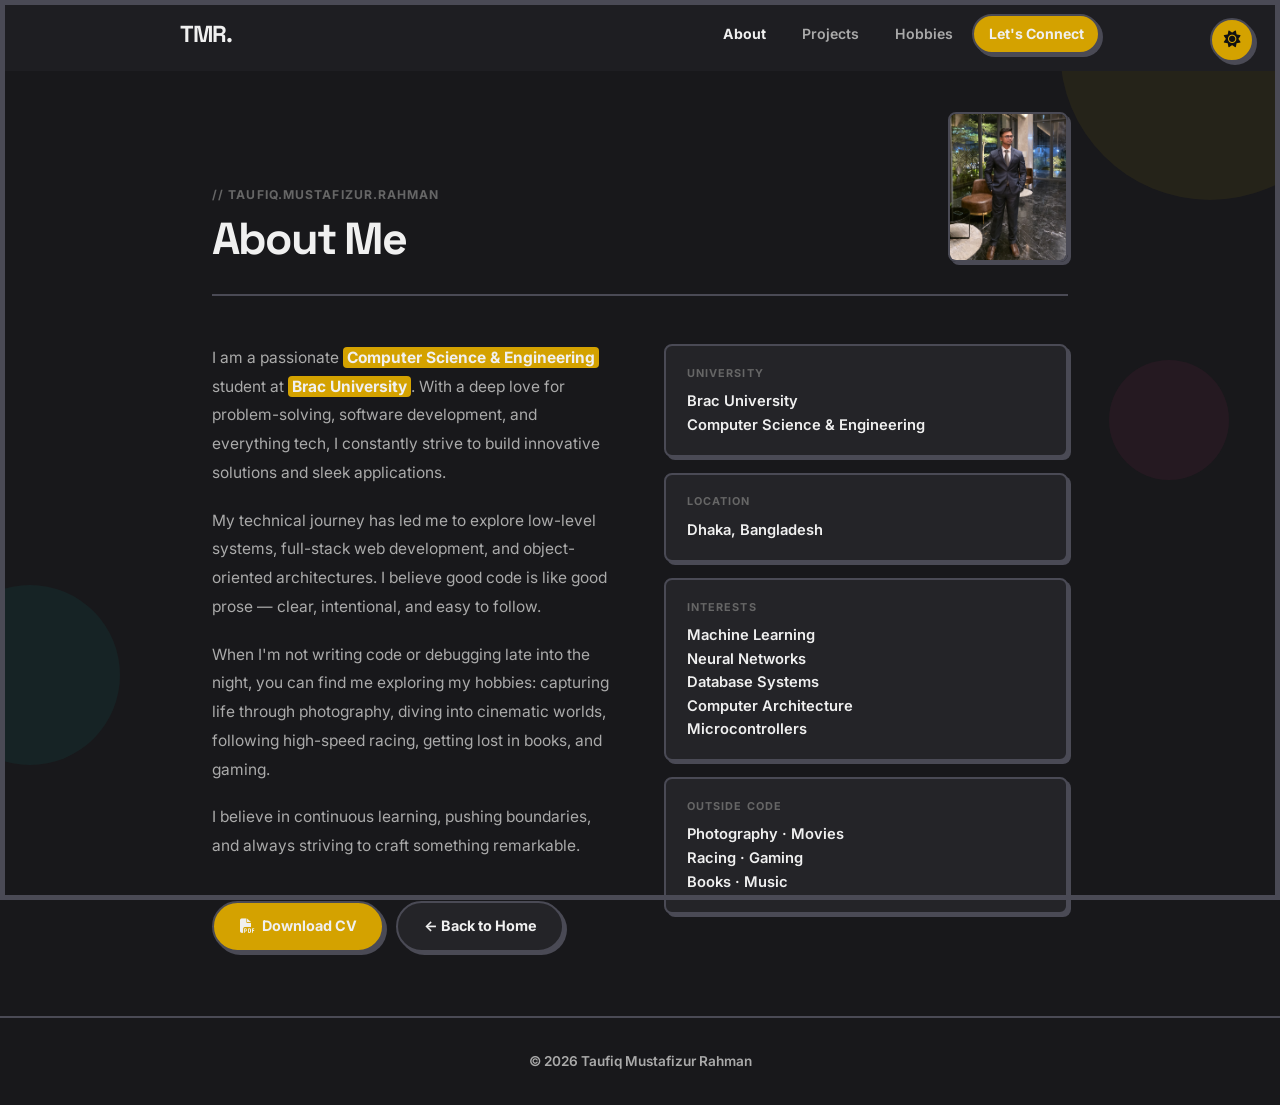
==== commit abf44c41: "Update" ====
--- a/about.html
+++ b/about.html
@@ -90,7 +90,7 @@
                 </div>
                 <div class="sidebar-block">
                     <div class="sidebar-label">Interests</div>
-                    <div class="sidebar-value">Systems Programming<br>Full-Stack Development<br>OOP Architecture</div>
+                    <div class="sidebar-value">Machine Learning<br>Neural Networks<br>Database Systems<br>Computer Architecture<br>Microcontrollers</div>
                 </div>
                 <div class="sidebar-block">
                     <div class="sidebar-label">Outside Code</div>
